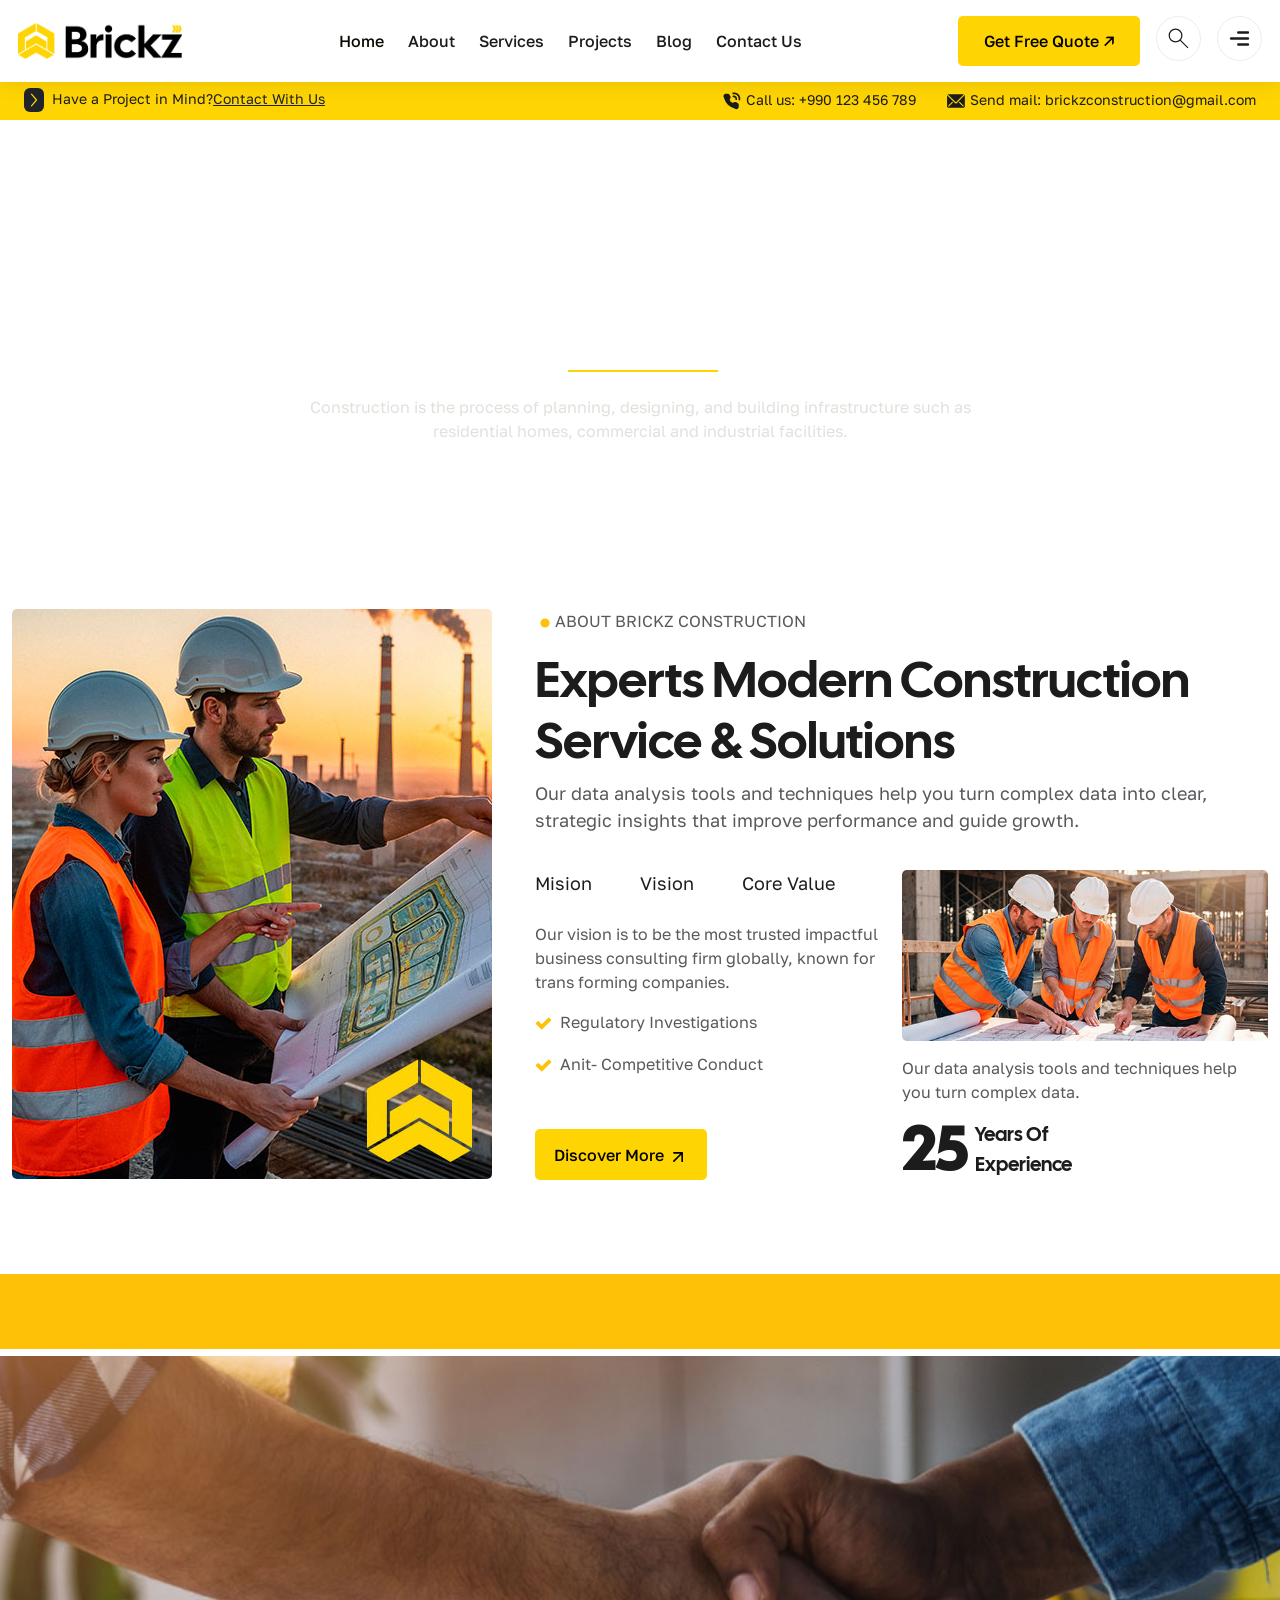
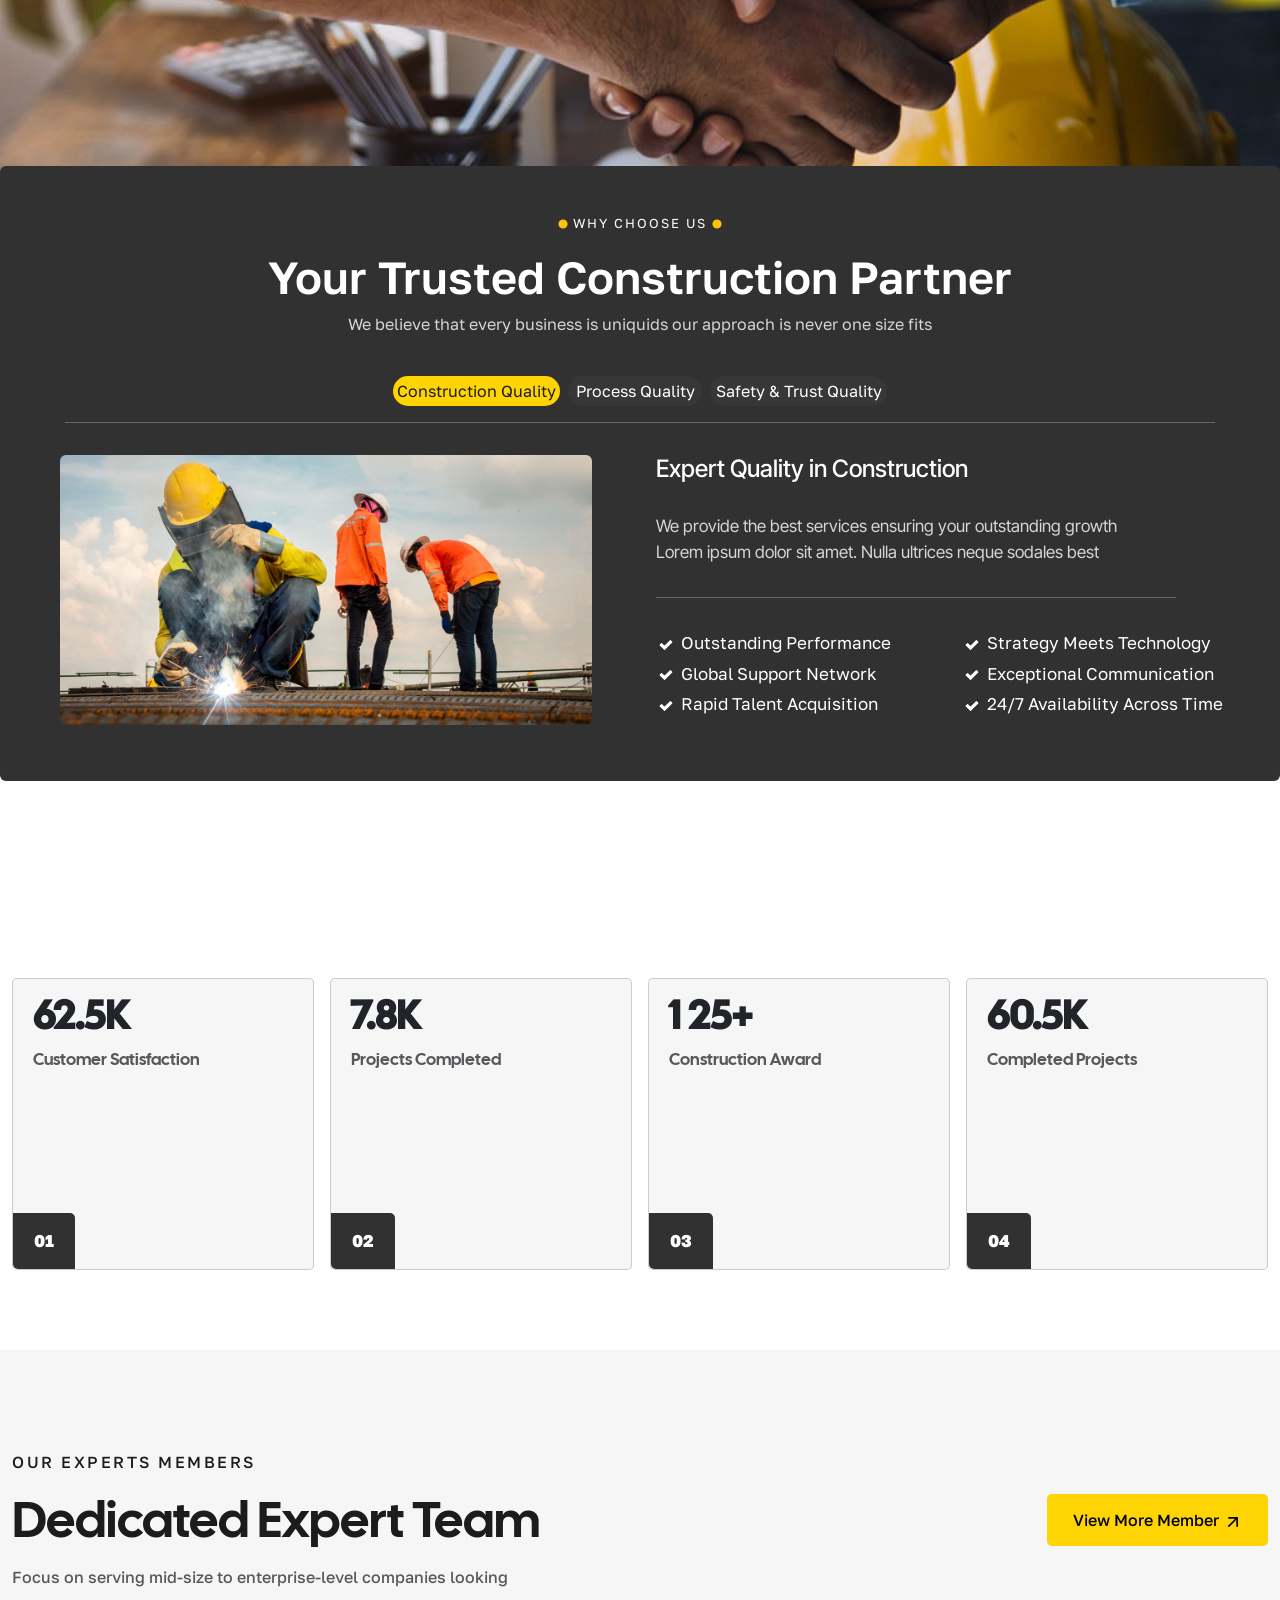
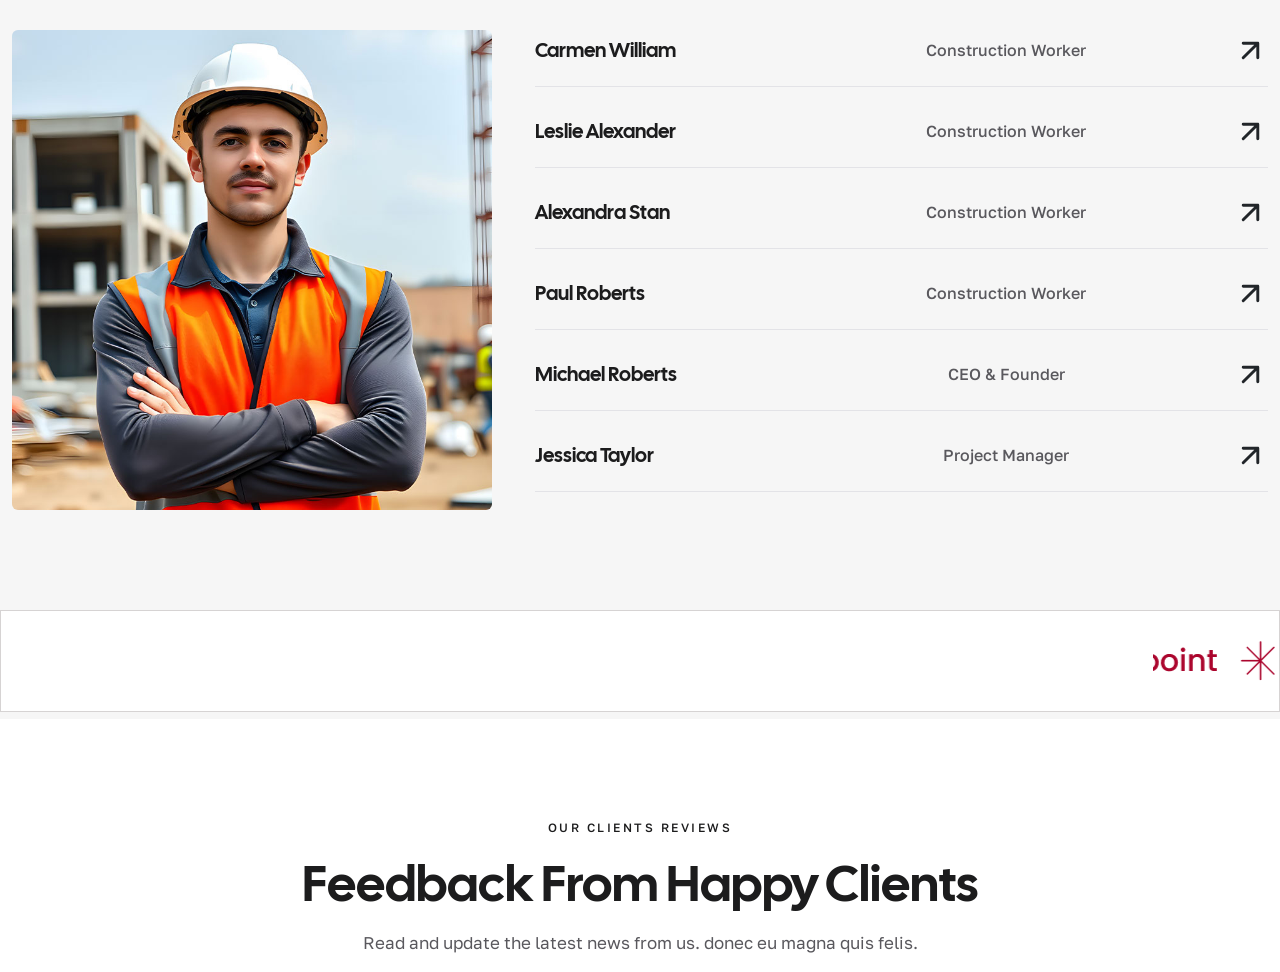
==== about.html @ 8d63d621 "vertion03" ====
<!DOCTYPE html>
<html lang="en">

<head>
    <meta charset="UTF-8">
    <meta name="viewport" content="width=device-width, initial-scale=1.0">
    <link rel="icon" type="image/webp" href="./images/icon_head.png">
    <title>About Us 02 - Brickz Construction WordPress Theme</title>
    <link rel="stylesheet" href="./about.css">
    <script src="./about.js"></script>
    <!-- Fonts -->
    <link rel="preconnect" href="https://fonts.googleapis.com">
    <link rel="preconnect" href="https://fonts.gstatic.com" crossorigin>
    <link href="https://fonts.googleapis.com/css2?family=Space+Grotesk:wght@300..700&display=swap" rel="stylesheet">
    <link rel="preconnect" href="https://fonts.googleapis.com">
    <link rel="preconnect" href="https://fonts.gstatic.com" crossorigin>
    <link
        href="https://fonts.googleapis.com/css2?family=Cal+Sans&family=Golos+Text:wght@400..900&family=Inter+Tight:ital,wght@0,100..900;1,100..900&display=swap"
        rel="stylesheet">
    <!-- bootstrap -->
    <link href="https://cdn.jsdelivr.net/npm/bootstrap@5.3.8/dist/css/bootstrap.min.css" rel="stylesheet"
        integrity="sha384-sRIl4kxILFvY47J16cr9ZwB07vP4J8+LH7qKQnuqkuIAvNWLzeN8tE5YBujZqJLB" crossorigin="anonymous">
    <script src="https://cdn.jsdelivr.net/npm/bootstrap@5.3.8/dist/js/bootstrap.bundle.min.js"
        integrity="sha384-FKyoEForCGlyvwx9Hj09JcYn3nv7wiPVlz7YYwJrWVcXK/BmnVDxM+D2scQbITxI"
        crossorigin="anonymous"></script>
    <!-- animate && wow -->
    <link rel="stylesheet" href="https://cdnjs.cloudflare.com/ajax/libs/animate.css/4.1.1/animate.min.css" />
    <script src="https://cdnjs.cloudflare.com/ajax/libs/wow/1.1.2/wow.min.js"
        integrity="sha512-Eak/29OTpb36LLo2r47IpVzPBLXnAMPAVypbSZiZ4Qkf8p/7S/XRG5xp7OKWPPYfJT6metI+IORkR5G8F900+g=="
        crossorigin="anonymous" referrerpolicy="no-referrer">
        </script>
    <script>
        new WOW().init();
    </script>
</head>

<body>
    <div style="padding-bottom: 80px;">
    </div>
    <div class="gg d-flex justify-content-between align-items-center px-4 py-2">
        <div class="gg1 col-6 d-flex d-none d-md-none d-lg-flex">
            <div class="bg-dark text-warning d-flex   justify-content-center align-items-center rounded">
                <svg xmlns="http://www.w3.org/2000/svg" width="24" height="24" viewBox="0 0 24 24">
                    <path fill="currentColor" fill-rule="evenodd"
                        d="M8.512 4.43a.75.75 0 0 1 1.057.082l6 7a.75.75 0 0 1 0 .976l-6 7a.75.75 0 0 1-1.138-.976L14.012 12L8.431 5.488a.75.75 0 0 1 .08-1.057"
                        clip-rule="evenodd" />
                </svg>
            </div>
            <p class="ps-2 mb-0">Have a Project in Mind?</p>
            <a class="text-dark" href="">Contact With Us</a>
        </div>
        <div
            class="gg2 col-12 col-md-12 col-lg-6 justify-content-center align-items-center justify-content-md-center align-items-md-center justify-content-lg-end align-items-lg-end d-flex flex-wrap  gap-4">
            <p class="mb-0 col-12 col-md-12 col-lg-4 text-center"><svg xmlns="http://www.w3.org/2000/svg" width="20"
                    height="20" viewBox="0 0 48 48">
                    <g fill="none" stroke="currentColor" stroke-linejoin="round" stroke-width="4">
                        <path stroke-linecap="round"
                            d="M41.78 20.607a13.1 13.1 0 0 0-.25-5.102a12.94 12.94 0 0 0-3.415-6.018a12.94 12.94 0 0 0-6.018-3.416a13.1 13.1 0 0 0-5.102-.249m7.195 13.982a5.99 5.99 0 0 0-1.692-5.132a5.99 5.99 0 0 0-5.132-1.692" />
                        <path fill="currentColor"
                            d="M14.376 8.794a2 2 0 0 1 1.748 1.03l2.447 4.406a2 2 0 0 1 .04 1.866l-2.357 4.713s.683 3.512 3.541 6.37c2.859 2.858 6.359 3.53 6.359 3.53l4.712-2.357a2 2 0 0 1 1.867.041l4.42 2.457a2 2 0 0 1 1.027 1.748v5.074c0 2.583-2.4 4.45-4.848 3.623c-5.028-1.696-12.832-4.927-17.78-9.873c-4.946-4.947-8.176-12.752-9.873-17.78c-.826-2.448 1.04-4.848 3.624-4.848z" />
                    </g>
                </svg> Call us: +990 123 456 789</p>
            <p class="mb-0"><svg xmlns="http://www.w3.org/2000/svg" width="20" height="20" viewBox="0 0 36 36">
                    <path fill="currentColor" d="M32.33 6a2 2 0 0 0-.41 0h-28a2 2 0 0 0-.53.08l14.45 14.39Z"
                        class="clr-i-solid clr-i-solid-path-1" />
                    <path fill="currentColor"
                        d="m33.81 7.39l-14.56 14.5a2 2 0 0 1-2.82 0L2 7.5a2 2 0 0 0-.07.5v20a2 2 0 0 0 2 2h28a2 2 0 0 0 2-2V8a2 2 0 0 0-.12-.61M5.3 28H3.91v-1.43l7.27-7.21l1.41 1.41Zm26.61 0h-1.4l-7.29-7.23l1.41-1.41l7.27 7.21Z"
                        class="clr-i-solid clr-i-solid-path-2" />
                    <path fill="none" d="M0 0h36v36H0z" />
                </svg> Send mail: brickzconstruction@gmail.com</p>
        </div>
    </div>
    <header class="fixed-top d-flex justify-content-center flex-wrap w-100">
        <div class="container">
            <div class="head d-flex justify-content-between align-items-center py-3 z-3">
                <img class="ps-3" src="./images/head.png" width="180px" alt="">
                <nav class="d-sm-none d-md-none d-lg-flex gap-4 ">
                    <a class="yell text-decoration-none " href="./index.html">Home</a>
                    <a class="text-decoration-none" href="./about.html">About</a>
                    <a class="text-decoration-none" href="">Services</a>
                    <a class="text-decoration-none" href="">Projects</a>
                    <a class="text-decoration-none" href="">Blog</a>
                    <a class="text-decoration-none" href="">Contact Us</a>
                </nav>
                <div class="d-flex gap-3 pe-3 overflow-hidden">
                    <button class="d-sm-none d-md-none d-lg-flex text-center border-0 justify-content-center
                    align-items-center">Get
                        Free Quote &#8599;</button>
                    <svg class="d-flex d-none d-md-flex d-lg-flex" xmlns="http://www.w3.org/2000/svg" width="45"
                        height="45" viewBox="0 0 24 24">
                        <path fill="currentColor"
                            d="m19.485 20.154l-6.262-6.262q-.75.639-1.725.989t-1.96.35q-2.398 0-4.064-1.666Q3.808 11.898 3.808 9.5t1.666-4.064t4.064-1.667t4.065 1.667T15.269 9.5q0 1.042-.369 2.017t-.97 1.668l6.262 6.261zM9.539 14.23q1.99 0 3.36-1.37t1.37-3.361t-1.37-3.36t-3.36-1.37t-3.361 1.37t-1.37 3.36t1.37 3.36t3.36 1.37" />
                    </svg>
                    <svg data-bs-toggle="offcanvas" data-bs-target="#offcanvasExample" aria-controls="offcanvasExample"
                        xmlns="http://www.w3.org/2000/svg" width="45" height="45" viewBox="0 0 24 24">
                        <path fill="none" stroke="currentColor" stroke-linecap="round" stroke-linejoin="round"
                            stroke-width="2" d="M11 17h8M5 12h14m-8-5h8" />
                    </svg>
                </div>
                <div class="off1 offcanvas offcanvas-end" tabindex="-1" id="offcanvasExample"
                    aria-labelledby="offcanvasExampleLabel">
                    <div class="off2 offcanvas-header d-flex col-12">
                        <h5 class="offcanvas-title" id="offcanvasExampleLabel"> <img class="ps-3 pt-5 col-10"
                                src="./images/logo_002.png" width="180px" alt=""></h5>
                        <button class="btn-close" data-bs-dismiss="offcanvas" aria-label="Close"></button>
                    </div>
                    <div class="offcanvas-body">
                        <div>
                            <div class="off3 d-flex flex-column ps-3">
                                <a class="yell text-decoration-none " href="./index.html">Home</a>
                                <a class="text-decoration-none" href="./about.html">About</a>
                                <a class="text-decoration-none" href="">Services</a>
                                <a class="text-decoration-none" href="">Projects</a>
                                <a class="text-decoration-none" href="">Blog</a>
                                <a class="text-decoration-none" href="">Contact Us</a>
                            </div>
                        </div>

                    </div>
                </div>
            </div>
        </div>
    </header>
    <!-- section '1' -->
    <section id="bg">
        <div class="container d-flex flex-column justify-content-center align-items-center text-center">
            <div class="back d-flex justify-content-center align-items-center gap-3">
                <a class="text text-decoration-none" href="./index.html">Home</a>
                <p class="p1">>></p>
                <p class="p2">About Us 02</p>
            </div>
            <h3>About Us 02</h3>
            <h2 class="title col-12"></h2>
            <p class="p3">Construction is the process of planning, designing, and building infrastructure such as
                residential
                homes, commercial and industrial facilities.</p>
        </div>
    </section>
    <section id="sec-2">
        <div class="container d-flex flex-wrap col-12">
            <!-- Left -->
            <div
                class="Left_img d-flex justify-content-center align-items-center justify-content-md-start align-items-md-start justify-content-lg-start align-items-lg-start col-12 col-md-12 col-lg-5 ">
                <img class="animate__animated animate__fadeInLeft wow" src="./images/hm_00002.jpg" alt="">
            </div>
            <!-- right -->
            <div class="all-right col-12 col-md-12 col-lg-7">
                <!-- top -->
                <div class="text-top col-12">
                    <p class="p1"><svg class="text-warning" xmlns="http://www.w3.org/2000/svg" width="20" height="20"
                            viewBox="0 0 48 48">
                            <path fill="currentColor" stroke="currentColor" stroke-width="4"
                                d="M24 33a9 9 0 1 0 0-18a9 9 0 0 0 0 18Z" />
                        </svg><span>About Brickz Construction</span></p>
                    <h2 class="animate__animated animate__zoomIn wow">Experts Modern Construction Service & Solutions
                    </h2>
                    <p class="p2">Our data analysis tools and techniques help you turn complex data into clear,
                        strategic insights
                        that improve performance and guide growth.</p>
                </div>
                <!-- bottom -->
                <div class="all-bottom d-flex flex-wrap col-12">
                    <!-- b left -->
                    <div class="b-left col-12 col-md-12 col-lg-6">
                        <!-- top -->
                        <div
                            class="text-3 d-flex flex-column flex-md-column flex-lg-row flex-wrap gap-3 gap-md-3 gap-lg-5">
                            <span>Mision</span>
                            <span>Vision</span>
                            <span>Core Value</span>
                        </div>
                        <div class="text-and-button">
                            <p class="d-none d-md-none d-lg-flex">Our vision is to be the most trusted impactful
                                business consulting firm globally, known
                                for trans forming companies.</p>
                            <p class="d-none d-md-none d-lg-flex"><span><svg class="text-warning pe-2"
                                        xmlns="http://www.w3.org/2000/svg" width="25" height="25" viewBox="0 0 48 48">
                                        <path fill="currentColor" fill-rule="evenodd" stroke="currentColor"
                                            stroke-linecap="round" stroke-linejoin="round" stroke-width="4"
                                            d="m4 24l5-5l10 10L39 9l5 5l-25 25z" clip-rule="evenodd" />
                                    </svg></span> Regulatory Investigations</p>
                            <p class="d-none d-md-none d-lg-flex"><span><svg class="text-warning pe-2"
                                        xmlns="http://www.w3.org/2000/svg" width="25" height="25" viewBox="0 0 48 48">
                                        <path fill="currentColor" fill-rule="evenodd" stroke="currentColor"
                                            stroke-linecap="round" stroke-linejoin="round" stroke-width="4"
                                            d="m4 24l5-5l10 10L39 9l5 5l-25 25z" clip-rule="evenodd" />
                                    </svg></span> Anit- Competitive Conduct</p>
                            <div class="bt"><button>Discover More <svg xmlns="http://www.w3.org/2000/svg" width="20"
                                        height="20" viewBox="0 0 24 24">
                                        <path fill="currentColor"
                                            d="M17.92 6.62a1 1 0 0 0-.54-.54A1 1 0 0 0 17 6H7a1 1 0 0 0 0 2h7.59l-8.3 8.29a1 1 0 0 0 0 1.42a1 1 0 0 0 1.42 0L16 9.41V17a1 1 0 0 0 2 0V7a1 1 0 0 0-.08-.38" />
                                    </svg></button></div>
                        </div>
                    </div>
                    <!-- b right -->
                    <div class="b-right col-12 col-md-12 col-lg-6 overflow-hidden">
                        <div
                            class="imgg d-flex justify-content-center align-items-center justify-content-md-start align-items-md-start justify-content-lg-start align-items-lg-start col-12 col-md-9 col-lg-12">
                            <img src="./images/about_tab00001.jpg" alt="">
                        </div>
                        <p>Our data analysis tools and techniques help you turn complex data.</p>
                        <!-- b right img -->
                        <div class="experience d-flex justify-content-start align-items-center gap-2">
                            <span class="sp1">25</span>
                            <span class="sp2">Years Of Experience</span>
                        </div>
                    </div>
                </div>
            </div>
        </div>
    </section>
    <section id="sec-3">
        <marquee class="bg-warning" direction="right">
            <div class="inimation d-flex justify-content-center align-items-center gap-4 py-1">
                <p>Construction</p>
                <img src="./images/astrek.png" width="25px" height="25px" alt="">
                <p>Building</p>
                <img src="./images/astrek.png" width="25px" height="25px" alt="">
                <p>Renovation</p>
                <img src="./images/astrek.png" width="25px" height="25px" alt="">
                <p>Construction</p>
                <img src="./images/astrek.png" width="25px" height="25px" alt="">
                <p>Building</p>
                <img src="./images/astrek.png" width="25px" height="25px" alt="">
                <p>Renovation</p>
                <img src="./images/astrek.png" width="25px" height="25px" alt="">
                <p>Construction</p>
                <img src="./images/astrek.png" width="25px" height="25px" alt="">
                <p>Building</p>
                <img src="./images/astrek.png" width="25px" height="25px" alt="">
                <p>Renovation</p>
                <img src="./images/astrek.png" width="25px" height="25px" alt="">
            </div>
        </marquee>
        <div class="position-relative">
            <img class="imgg d-none d-md-none d-lg-flex" src="./images/bg_sec_7.jpg" alt="">
            <div class="div_absol container pb-5 rounded position-absolute">
                <div class="text_top text-center d-flex flex-column justify-content-center align-items-center">
                    <p class="p1 pt-5 col-12"><svg class="text-warning" xmlns="http://www.w3.org/2000/svg" width="20"
                            height="20" viewBox="0 0 48 48">
                            <path fill="currentColor" stroke="currentColor" stroke-width="4"
                                d="M24 33a9 9 0 1 0 0-18a9 9 0 0 0 0 18Z" />
                        </svg><span>Why choose us</span><svg class="text-warning" xmlns="http://www.w3.org/2000/svg"
                            width="20" height="20" viewBox="0 0 48 48">
                            <path fill="currentColor" stroke="currentColor" stroke-width="4"
                                d="M24 33a9 9 0 1 0 0-18a9 9 0 0 0 0 18Z" />
                        </svg>
                    </p>
                    <h2 class="h2_1 h1 animate__animated animate__fadeIn wow">Your Trusted Construction Partner</h2>
                    <p class="p2">We believe that every business is uniquids our approach is never one size fits</p>
                </div>
                <div class="butt d-flex justify-content-center align-items-center pt-4 gap-2">
                    <button class="but1 justify-content-center align-items-center border-0">Construction
                        Quality</button>
                    <button
                        class="but2 d-none d-md-none d-lg-flex justify-content-center align-items-center border-0">Process
                        Quality</button>
                    <button
                        class="but3 d-none d-md-none d-lg-flex justify-content-center align-items-center border-0">Safety
                        &
                        Trust Quality</button>
                </div>
                <span class="d-none d-md-none d-lg-flex justify-content-center align-items-center pb-3">
                    <hr>
                </span>
                <div class="div_bottom d-flex flex-column flex-md-column flex-lg-row col-12 pb-2">
                    <div class="div_imgg col-12 col-md-12 col-lg-6 d-flex align-items-center justify-content-center">
                        <img class="rounded" src="./images/img_absolute.jpg" alt="">
                    </div>
                    <div class="div_text col-12 col-md-12 col-lg-6 ps-lg-3">
                        <h5>Expert Quality in Construction</h5>
                        <p class="p_parent">We provide the best services ensuring your outstanding growth Lorem ipsum
                            dolor
                            sit amet. Nulla
                            ultrices neque sodales best</p>
                        <span class="d-flex pb-3">
                            <hr>
                        </span>
                        <div class="d-flex flex-wrap col-12">
                            <p class="col-12 col-md-4 col-lg-6"><svg xmlns="http://www.w3.org/2000/svg" width="48"
                                    height="48" viewBox="0 0 48 48">
                                    <path fill="currentColor" fill-rule="evenodd" stroke="currentColor"
                                        stroke-linecap="round" stroke-linejoin="round" stroke-width="4"
                                        d="m4 24l5-5l10 10L39 9l5 5l-25 25z" clip-rule="evenodd" />
                                </svg><span>Outstanding Performance</span></p>
                            <p class="col-12 col-md-4 col-lg-6"><svg xmlns="http://www.w3.org/2000/svg" width="48"
                                    height="48" viewBox="0 0 48 48">
                                    <path fill="currentColor" fill-rule="evenodd" stroke="currentColor"
                                        stroke-linecap="round" stroke-linejoin="round" stroke-width="4"
                                        d="m4 24l5-5l10 10L39 9l5 5l-25 25z" clip-rule="evenodd" />
                                </svg><span>Strategy Meets Technology</span></p>
                            <p class="col-12 col-md-4 col-lg-6"><svg xmlns="http://www.w3.org/2000/svg" width="48"
                                    height="48" viewBox="0 0 48 48">
                                    <path fill="currentColor" fill-rule="evenodd" stroke="currentColor"
                                        stroke-linecap="round" stroke-linejoin="round" stroke-width="4"
                                        d="m4 24l5-5l10 10L39 9l5 5l-25 25z" clip-rule="evenodd" />
                                </svg><span>Global Support Network</span></p>
                            <p class="col-12 col-md-4 col-lg-6"><svg xmlns="http://www.w3.org/2000/svg" width="48"
                                    height="48" viewBox="0 0 48 48">
                                    <path fill="currentColor" fill-rule="evenodd" stroke="currentColor"
                                        stroke-linecap="round" stroke-linejoin="round" stroke-width="4"
                                        d="m4 24l5-5l10 10L39 9l5 5l-25 25z" clip-rule="evenodd" />
                                </svg><span>Exceptional Communication</span></p>
                            <p class="col-12 col-md-4 col-lg-6"><svg xmlns="http://www.w3.org/2000/svg" width="48"
                                    height="48" viewBox="0 0 48 48">
                                    <path fill="currentColor" fill-rule="evenodd" stroke="currentColor"
                                        stroke-linecap="round" stroke-linejoin="round" stroke-width="4"
                                        d="m4 24l5-5l10 10L39 9l5 5l-25 25z" clip-rule="evenodd" />
                                </svg><span>Rapid Talent Acquisition</span></p>
                            <p class="col-12 col-md-4 col-lg-6"><svg xmlns="http://www.w3.org/2000/svg" width="48"
                                    height="48" viewBox="0 0 48 48">
                                    <path fill="currentColor" fill-rule="evenodd" stroke="currentColor"
                                        stroke-linecap="round" stroke-linejoin="round" stroke-width="4"
                                        d="m4 24l5-5l10 10L39 9l5 5l-25 25z" clip-rule="evenodd" />
                                </svg><span>24/7 Availability Across Time</span></p>
                        </div>
                        <div class="butt d-flex d-md-flex d-lg-none flex-column gap-3">
                            <button class="justify-content-center align-items-center border-0">Process Quality</button>
                            <button class="justify-content-center align-items-center border-0">Safety & Trust
                                Quality</button>
                        </div>
                    </div>
                </div>
            </div>
        </div>
    </section>
    <section id="sec-4">
        <div class="container">
            <div class="row g-3">
                <div class="col-12 col-md-6 col-lg-3">
                    <div class="card position-relative">
                        <h3>62.5K</h3>
                        <p>Customer Satisfaction</p>
                        <div class="position-absolute">
                            <p>01</p>
                        </div>
                    </div>
                </div>
                <div class="col-12 col-md-6 col-lg-3">
                    <div class="card position-relative">
                        <h3>7.8K</h3>
                        <p>Projects Completed</p>
                        <div class="position-absolute">
                            <p>02</p>
                        </div>
                    </div>
                </div>
                <div class="col-12 col-md-6 col-lg-3">
                    <div class="card position-relative">
                        <h3>1 25+</h3>
                        <p>Construction Award</p>
                        <div class="position-absolute">
                            <p>03</p>
                        </div>
                    </div>
                </div>
                <div class="col-12 col-md-6 col-lg-3">
                    <div class="card position-relative">
                        <h3>60.5K</h3>
                        <p>Completed Projects</p>
                        <div class="position-absolute">
                            <p>04</p>
                        </div>
                    </div>
                </div>
            </div>
        </div>
    </section>
    <section id="sec-5">
        <div class="container">
            <header class="d-flex flex-wrap col-12 justify-content-between align-items-center">
                <div
                    class="div1 col-12 col-md-6 col-lg-6 d-flex flex-column align-items-center align-items-md-start align-items-lg-start">
                    <span>Our Experts Members</span>
                    <h2 class="text-center text-md-start text-lg-start">Dedicated Expert Team</h2>
                    <p class="text-center text-md-start text-lg-start">Focus on serving mid-size to enterprise-level
                        companies looking</p>
                </div>
                <div
                    class="div2 col-12 col-md-6 col-lg-6 d-flex justify-content-center justify-content-md-end justify-content-lg-end">
                    <button>View More Member <svg xmlns="http://www.w3.org/2000/svg" width="20" height="20"
                            viewBox="0 0 24 24">
                            <path fill="currentColor"
                                d="M17.92 6.62a1 1 0 0 0-.54-.54A1 1 0 0 0 17 6H7a1 1 0 0 0 0 2h7.59l-8.3 8.29a1 1 0 0 0 0 1.42a1 1 0 0 0 1.42 0L16 9.41V17a1 1 0 0 0 2 0V7a1 1 0 0 0-.08-.38" />
                        </svg></button>
                </div>
            </header>
            <main class="col-12 d-flex flex-wrap">
                <div class="imgg col-12 col-md-12 col-lg-5">
                    <img class="col-12 col-md-12 col-lg-11 rounded" src="./images/sec-5.jpg" alt="">
                </div>
                <div class="text col-12 col-md-12 col-lg-7 d-flex flex-column gap-2">
                    <div class="gridd d-flex flex-column flex-wrap">
                        <div class="col-12 d-flex flex-wrap justify-content-between align-items-center">
                            <h3 class="col-12 col-md-4 col-lg-4 pt-2">Carmen William</h3>
                            <p class="m-0">Construction Worker</p>
                            <svg xmlns="http://www.w3.org/2000/svg" width="35" height="35" viewBox="0 0 24 24">
                                <path fill="currentColor"
                                    d="M17.92 6.62a1 1 0 0 0-.54-.54A1 1 0 0 0 17 6H7a1 1 0 0 0 0 2h7.59l-8.3 8.29a1 1 0 0 0 0 1.42a1 1 0 0 0 1.42 0L16 9.41V17a1 1 0 0 0 2 0V7a1 1 0 0 0-.08-.38" />
                            </svg>
                        </div>
                        <span>
                            <hr>
                        </span>
                    </div>
                    <div class="gridd d-flex flex-column flex-wrap">
                        <div class="col-12 d-flex flex-wrap justify-content-between align-items-center">
                            <h3 class="col-12 col-md-4 col-lg-4 pt-2">Leslie Alexander</h3>
                            <p class="m-0">Construction Worker</p>
                            <svg xmlns="http://www.w3.org/2000/svg" width="35" height="35" viewBox="0 0 24 24">
                                <path fill="currentColor"
                                    d="M17.92 6.62a1 1 0 0 0-.54-.54A1 1 0 0 0 17 6H7a1 1 0 0 0 0 2h7.59l-8.3 8.29a1 1 0 0 0 0 1.42a1 1 0 0 0 1.42 0L16 9.41V17a1 1 0 0 0 2 0V7a1 1 0 0 0-.08-.38" />
                            </svg>
                        </div>
                        <span>
                            <hr>
                        </span>
                    </div>
                    <div class="gridd d-flex flex-column flex-wrap">
                        <div class="col-12 d-flex flex-wrap justify-content-between align-items-center">
                            <h3 class="col-12 col-md-4 col-lg-4 pt-2">Alexandra Stan</h3>
                            <p class="m-0">Construction Worker</p>
                            <svg xmlns="http://www.w3.org/2000/svg" width="35" height="35" viewBox="0 0 24 24">
                                <path fill="currentColor"
                                    d="M17.92 6.62a1 1 0 0 0-.54-.54A1 1 0 0 0 17 6H7a1 1 0 0 0 0 2h7.59l-8.3 8.29a1 1 0 0 0 0 1.42a1 1 0 0 0 1.42 0L16 9.41V17a1 1 0 0 0 2 0V7a1 1 0 0 0-.08-.38" />
                            </svg>
                        </div>
                        <span>
                            <hr>
                        </span>
                    </div>
                    <div class="gridd d-flex flex-column flex-wrap">
                        <div class="col-12 d-flex flex-wrap justify-content-between align-items-center">
                            <h3 class="col-12 col-md-4 col-lg-4 pt-2">Paul Roberts</h3>
                            <p class="m-0">Construction Worker</p>
                            <svg xmlns="http://www.w3.org/2000/svg" width="35" height="35" viewBox="0 0 24 24">
                                <path fill="currentColor"
                                    d="M17.92 6.62a1 1 0 0 0-.54-.54A1 1 0 0 0 17 6H7a1 1 0 0 0 0 2h7.59l-8.3 8.29a1 1 0 0 0 0 1.42a1 1 0 0 0 1.42 0L16 9.41V17a1 1 0 0 0 2 0V7a1 1 0 0 0-.08-.38" />
                            </svg>
                        </div>
                        <span>
                            <hr>
                        </span>
                    </div>
                    <div class="gridd d-flex flex-column flex-wrap">
                        <div class="col-12 d-flex flex-wrap justify-content-between align-items-center">
                            <h3 class="col-12 col-md-4 col-lg-4 pt-2">Michael Roberts</h3>
                            <p class="m-0">CEO & Founder</p>
                            <svg xmlns="http://www.w3.org/2000/svg" width="35" height="35" viewBox="0 0 24 24">
                                <path fill="currentColor"
                                    d="M17.92 6.62a1 1 0 0 0-.54-.54A1 1 0 0 0 17 6H7a1 1 0 0 0 0 2h7.59l-8.3 8.29a1 1 0 0 0 0 1.42a1 1 0 0 0 1.42 0L16 9.41V17a1 1 0 0 0 2 0V7a1 1 0 0 0-.08-.38" />
                            </svg>
                        </div>
                        <span>
                            <hr>
                        </span>
                    </div>
                    <div class="gridd d-flex flex-column flex-wrap">
                        <div class="col-12 d-flex flex-wrap justify-content-between align-items-center">
                            <h3 class="col-12 col-md-4 col-lg-4 pt-2">Jessica Taylor</h3>
                            <p class="m-0">Project Manager</p>
                            <svg xmlns="http://www.w3.org/2000/svg" width="35" height="35" viewBox="0 0 24 24">
                                <path fill="currentColor"
                                    d="M17.92 6.62a1 1 0 0 0-.54-.54A1 1 0 0 0 17 6H7a1 1 0 0 0 0 2h7.59l-8.3 8.29a1 1 0 0 0 0 1.42a1 1 0 0 0 1.42 0L16 9.41V17a1 1 0 0 0 2 0V7a1 1 0 0 0-.08-.38" />
                            </svg>
                        </div>
                        <span>
                            <hr>
                        </span>
                    </div>
                </div>
            </main>
        </div>
        <footer>
            <marquee direction="left">
                <div class="inimation d-flex overflow-auto justify-content-center align-items-center gap-4 py-1">
                    <img src="./images/ptnr-b-icons1 (1).png" alt="">
                    <img src="./images/ptnr-b-icons1.png" alt="">
                    <img src="./images/ptnr-b-icons10.png" alt="">
                    <img src="./images/ptnr-b-icons11.png" alt="">
                    <img src="./images/ptnr-b-icons12.png" alt="">
                    <img src="./images/ptnr-b-icons2.png" alt="">
                    <img src="/images/ptnr-b-icons3.png" alt="">
                    <img src="./images/ptnr-b-icons4.png" alt="">
                    <img src="./images/ptnr-b-icons4.png" alt="">
                    <img src="./images/ptnr-b-icons6.png" alt="">
                    <img src="./images/ptnr-b-icons7.png" alt="">
                    <img src="./images/ptnr-b-icons9.png" alt="">
                </div>
            </marquee>
        </footer>
    </section>
    <section id="sec-6">
        <div class="container">
        <header class="text-center d-flex flex-column gap-3">
            <span>Our Clients Reviews</span>
            <h2 class="m-0">Feedback From Happy Clients</h2>
            <p>Read and update the latest news from us. donec eu magna quis felis.</p>
        </header>
        <aside></aside>
        </div>
    </section>
</body>

</html>
---- about.css ----
/*   font-family: "Golos Text", sans-serif; */
/*   font-family: "Inter Tight", sans-serif; */
/*   font-family: "Cal Sans", sans-serif; */
/*   font-family: "Space Grotesk", sans-serif; */
* {
  padding: 0%;
  margin: 0%;
  box-sizing: border-box;
}
.gg {
  background-color: #fed403;
  .gg1 {
    div {
      width: 20px;
      height: 24px;
      svg {
        color: #fed403;
      }
    }
    p {
      font-size: 14px;
      font-family: "Golos Text", sans-serif;
      font-weight: 400;
      color: rgb(28 28 29);
    }
    a {
      font-size: 14px;
      font-family: "Golos Text", sans-serif;
      font-weight: 400;
      color: rgb(28 28 29);
    }
  }
  .gg2 {
    p {
      cursor: pointer;
      font-size: 14px;
      font-family: "Golos Text", sans-serif;
      font-weight: 400;
      color: rgb(28 28 29);
    }
  }
}
header {
  transition: all 0.4s ease-in-out;
  padding: 0;
  border-radius: 0;
  .container {
    padding: 0 !important;
    max-width: 2560px !important;

    .head {
      width: 100%;
      box-shadow: 0px 0px 20px rgba(0, 0, 0, 0.1);
      background-color: #ffffff;
      transition: all 0.4s ease-in-out;
      padding: 0 2px;
      border-radius: 0;
      nav {
        font-family: "Golos Text", sans-serif;
        .yell {
          color: #0b0900;
        }
        a {
          color: #1c1c1d;
          font-weight: 500;
          font-size: 16px;
          transition: 400ms;
          &:hover {
            color: #fed403;
            transform: scale(1.2);
          }
        }
        @media (max-width: 1024px) {
          display: none !important;
        }
      }
      svg {
        color: #1c1c1d;
        cursor: pointer;
        border-radius: 100%;
        padding: 7px;
        border: 1px solid #ebebeb;
        &:hover {
          color: #fed403 !important;
        }
      }
      button {
        width: 182px;
        height: 50px;
        font-size: 16px;
        font-weight: 500;
        font-family: "Golos Text", sans-serif;
        background-color: #fed403;
        border-radius: 5px;
        transition: 300ms;
        &:hover {
          color: #ffffff;
          transform: scale(1.05);
        }
        @media (max-width: 1024px) {
          display: none !important;
        }
      }
      .off1 {
        width: 300px;
        background-color: #313131;
        .off3 {
          a {
            padding-bottom: 15px;
            padding-top: 15px;
            color: #ffffff;
            font-size: 17px;
            font-family: "Golos Text", sans-serif;
            font-weight: 400;
            border-bottom: 1px solid #3c3e3f;
            transition: 300ms;
            &:hover {
              color: #fed403;
              transform: translateX(10px);
            }
          }
        }
      }
    }
  }
}
#bg {
  @media (min-width: 1025px) {
    padding: 70px 0px;
  }
  background-image:
    linear-gradient(rgba(26, 23, 23, 0.712)), url(./images/bg-about.jpg);
  background-position: center;
  background-size: cover;
  background-repeat: no-repeat;
  width: 100%;
  .container {
    .back {
      padding-top: 60px;
      a {
        font-size: 15px;
        font-family: "Golos Text", sans-serif;
        font-weight: 500;
        color: #ffffff;
        transition: 300ms;
        &:hover {
          color: #fed403;
        }
      }
      .p1 {
        font-size: 25px;
        font-family: "Golos Text", sans-serif;
        font-weight: 500;
        color: #ffffff;
        margin: 0;
      }
      .p2 {
        font-size: 15px;
        font-family: "Golos Text", sans-serif;
        font-weight: 500;
        color: #ffffff90;
        margin: 0;
      }
    }
    h3 {
      font-size: clamp(34px, 4vw, 54px);
      font-family: "Cal Sans", sans-serif;
      font-weight: 400;
      color: #ffffff;
    }
    .title {
        color: white;
        position: relative;
        padding-bottom: 15px;
      }
      .title::after {
        content: "";
        position: absolute;
        bottom: 0;
        /* left: 50%; */
        right: 43%;
        width: 150px;
        height: 2px;
        background-color: #fed403;
        @media (min-width: 768px) and (max-width: 1024px) {
          right: 40%;
        }
      }
    .p3 {
      @media (min-width: 1024px) {
        width: 60%;
      }
      padding-top: 15px;
      font-size: 16px;
      font-family: "Golos Text", sans-serif;
      font-weight: 400;
      color: rgb(227 224 220);
    }
  }
}
#sec-2 {
  padding: 80px 0px;
  .container {
    @media (min-width: 1025px) {
      max-width: 1300px !important;
    }
    @media (min-width: 768px) and (max-width: 1024px) {
      max-width: 800px;
    }
    /* Left */
    .Left_img {
      overflow: hidden;
      @media (max-width: 1024px) {
        padding-bottom: 20px;
        width: 100%;
      }
      img {
        animation-duration: 2s;
        border-radius: 5px;
        @media (max-width: 767px) {
          width: 95%;
        }
      }
    }
    /* Right */
    .all-right {
      /* Top */
      @media (min-width: 768px) and (max-width: 1024px) {
        width: 100%;
      }
      .text-top {
        .p1 {
          font-size: clamp(14px, 3vw, 16px);
          text-transform: uppercase;
          font-family: "Golos Text", sans-serif;
          font-weight: 400;
          color: #59585d;
          @media (max-width: 1024px) {
            padding-top: 10px;
          }
        }
        h2 {
          font-size: clamp(32px, 4vw, 52px);
          font-family: "Cal Sans", sans-serif;
          font-weight: 500;
          color: rgb(28 28 29);
          animation-duration: 2s;
        }
        .p2 {
          font-size: clamp(16px, 2vw, 18px);
          font-family: "Golos Text", sans-serif;
          font-weight: 200;
          color: #59585d;
          @media (max-width: 767px) {
            padding-top: 15px;
            width: 75%;
          }
          @media (min-width: 767px) and (max-width: 1024px) {
            padding-top: 15px;
            width: 80%;
          }
        }
      }
      /* bottom */
      .all-bottom {
        @media (min-width: 1025px) {
          padding-top: 20px;
        }
        /* Left */
        .b-left {
          @media (max-width: 1024px) {
            padding-bottom: 20px;
            width: 100%;
          }
          .text-3 {
            @media (max-width: 1024px) {
              padding-bottom: 30px;
            }
            @media (min-width: 1025px) {
              padding-bottom: 25px;
            }
            span {
              @media (max-width: 1024px) {
                padding-bottom: 20px;
                width: 100%;
              }
              font-size: clamp(16px, 3vw, 18px);
              font-family: "Golos Text", sans-serif;
              font-weight: 400;
              color: rgb(28 28 29);
              cursor: pointer;
              transition: 300ms;
              &:hover {
                color: #fed403;
              }
            }
          }
          .text-and-button {
            p {
              font-size: 16px;
              color: #59585d;
              font-family: "Golos Text", sans-serif;
              font-weight: 400;
            }
            .bt {
              @media (min-width: 1025px) {
                padding-top: 35px;
              }
              button {
                width: 172px;
                height: 51px;
                font-size: 16px;
                font-weight: 500;
                font-family: "Golos Text", sans-serif;
                background-color: #fed403;
                border-radius: 5px;
                border: 0;
                transition: 400ms;
                &:hover {
                  background-color: #333335;
                  color: #ffffff;
                }
              }
            }
          }
        }
        .b-right {
          @media (min-width: 768px) and (max-width: 1024px) {
            width: 70%;
          }
          .imgg {
            @media (max-width: 1024px) {
              padding-top: 30px;
            }
            img {
              width: 100%;
              object-fit: cover;
              border-radius: 5px;
            }
          }
          p {
            @media (min-width: 1025px) {
              padding-top: 15px;
              margin: 0;
            }
            font-size: 16px;
            color: #59585d;
            font-family: "Golos Text", sans-serif;
            font-weight: 400;
          }
          .experience {
            width: 65%;
            .sp1 {
              font-size: 60px;
              color: rgb(28 28 29);
              font-family: "Cal Sans", sans-serif;
              font-weight: 700;
            }
            .sp2 {
              font-size: 20px;
              color: rgb(28 28 29);
              font-family: "Cal Sans", sans-serif;
              font-weight: 400;
            }
          }
        }
      }
    }
  }
}
#sec-3 {
  button {
    transition: 300ms;
    &:hover {
      background-color: rgb(254 212 3) !important;
      color: rgb(28 28 29) !important;
    }
  }
  .inimation {
    p {
      color: #0b0900;
      padding-top: 15px;
      font-size: 24px;
      font-family: "Cal Sans", sans-serif;
      font-weight: 500;
    }
  }
  div {
    .imgg {
      width: 100%;
      height: 70vh;
      object-fit: cover;
    }
  }
  .div_absol {
    right: 0;
    left: 0;
    top: 65%;
    background-color: rgb(49 49 49);
    @media (max-width: 767px) {
      max-width: 95%;
    }
    @media (min-width: 1025px) {
      max-width: 1300px !important;
    }
    .text_top {
      .p1 {
        font-size: 13px;
        font-family: "Golos Text", sans-serif;
        font-weight: 400;
        letter-spacing: 0.15em;
        text-transform: uppercase;
        color: #ffffff;
      }
      .h2_1 {
        font-size: 45px;
        font-family: "Golos Text", sans-serif;
        font-weight: 600;
        color: #ffffff;
        animation-duration: 3s;
        @media (min-width: 768px) and (max-width: 1024px) {
          font-size: 30px;
        }
      }
      .p2 {
        font-size: 16px;
        font-family: "Golos Text", sans-serif;
        font-weight: 400;
        color: rgb(214 214 214);
      }
    }
    .butt {
      .but1 {
        width: 167px;
        height: 30px;
        border-radius: 15px;
        font-family: "Golos Text", sans-serif;
        font-weight: 400;
        background-color: rgb(254 212 3);
        color: rgb(28 28 29);
        @media (max-width: 767px) {
          width: 100%;
          height: auto;
          font-size: 17px;
          padding: 10px 0;
          border-radius: 30px;
          font-weight: 500;
        }
        @media (min-width: 768px) and (max-width: 992px) {
          width: 100%;
          height: auto;
          font-size: 17px;
          text-align: start;
          padding-left: 30px !important;
          padding: 10px 0;
          border-radius: 30px;
          font-weight: 500;
        }
      }
      .but2 {
        width: 134px;
        height: 30px;
        border-radius: 15px;
        font-family: "Golos Text", sans-serif;
        font-weight: 400;
        background-color: rgb(55 55 55);
        color: rgb(255 255 255);
      }
      .but3 {
        width: 177px;
        height: 30px;
        border-radius: 15px;
        font-family: "Golos Text", sans-serif;
        font-weight: 400;
        background-color: rgb(55 55 55);
        color: rgb(255 255 255);
      }
    }
    hr {
      width: 1150px;
      max-width: 100%;
      color: #ffffff;
    }
    .div_bottom {
      .div_imgg {
        img {
          width: 532px;
          height: 270px;
          @media (max-width: 1024px) {
            width: 100%;
            height: auto;
            padding: 20px 0;
          }
        }
      }
      .div_text {
        h5 {
          padding-bottom: 22px;
          font-size: 24px;
          font-family: "Inter Tight", sans-serif;
          font-weight: 500;
          color: #ffffff;
        }
        .p_parent {
          width: 500px;
          font-size: 17px;
          font-family: "Inter Tight", sans-serif;
          font-weight: 400;
          color: rgb(214 214 214);
          @media (max-width: 767px) {
            width: 250px;
          }
          @media (min-width: 768px) and (max-width: 992px) {
            width: 650px;
          }
        }
        hr {
          width: 520px;
        }
        div {
          p {
            margin: 0;
            padding-bottom: 5px;
            font-size: 17px;
            font-family: "Golos Text", sans-serif;
            font-weight: 200;
            color: #ffffff;
            @media (min-width: 768px) and (max-width: 992px) {
              font-size: 14px;
            }
            span {
              padding: 5px;
            }
            svg {
              padding: 3px;
              width: 20px;
              height: 20px;
              color: white;
              @media (max-width: 992px) {
                border: 1px solid #d6d3d2;
                border-radius: 50%;
              }
            }
          }
        }
        .butt {
          padding-top: 20px;
          button {
            width: 167px;
            height: 30px;
            border-radius: 15px;
            font-family: "Golos Text", sans-serif;
            font-weight: 400;
            background-color: rgb(55 55 55);
            color: rgb(255 255 255);
            @media (max-width: 992px) {
              width: 100%;
              height: auto;
              font-size: 17px;
              text-align: start;
              padding-left: 30px !important;
              padding: 10px 0;
              border-radius: 30px;
              font-weight: 500;
            }
          }
        }
      }
    }
  }
  @media (max-width: 767px) {
    padding-bottom: 82rem;
  }
  @media (min-width: 768px) and (max-width: 992px) {
    padding-bottom: 70rem;
  }
  @media (min-width: 993px) {
    padding-bottom: 32rem;
  }
}
#sec-4 {
  padding: 80px 0px;
  .container {
    @media (min-width: 1025px) {
      max-width: 1300px !important;
    }

    .card {
      background-color: #f6f6f6;
      border-radius: 5px;
      padding: 12px 15px 180px 20px;
      transition: 300ms;
      h3 {
        font-size: 40px;
        font-family: "Cal Sans", sans-serif;
        font-weight: 800;
      }
      p {
        font-size: 17px;
        font-family: "Cal Sans", sans-serif;
        font-weight: 400;
        color: rgb(89 88 93);
      }
      div {
        margin: 0;
        bottom: 0;
        left: 0;
        p {
          margin: 0;
          padding: 15px 21px;
          border-radius: 0 5px 0 5px;
          background-color: rgb(49 49 49);
          color: rgb(255 255 255);
          font-family: "Golos Text", sans-serif;
          font-weight: 800;
        }
      }
      &:hover {
        background-color: #fed403 !important;
      }
    }
  }
}
#sec-5 {
  background-color: #f6f6f6;
  .container {
    @media (min-width: 1025px) {
      max-width: 1300px !important;
    }
    header {
      padding-top: 100px;
      padding-bottom: 25px;
      .div1 {
        span {
          font-size: clamp(12px, 2vw, 16px);
          font-family: "Golos Text", sans-serif;
          font-weight: 500;
          text-transform: uppercase;
          letter-spacing: 2.5px;
          color: rgb(28 28 29);
        }
        h2 {
          padding: 15px 0px;
          margin: 0;
          font-size: clamp(30px, 4vw, 52px);
          font-family: "Cal Sans", sans-serif;
          font-weight: 400;
          color: rgb(28 28 29);
        }
        p {
          font-size: 16px;
          font-family: "Golos Text", sans-serif;
          font-weight: 500;
          color: #59585d;
        }
      }
      .div2 {
        padding-bottom: 15px;
        button {
          width: 221px;
          height: 52px;
          font-size: 16px;
          font-weight: 500;
          font-family: "Golos Text", sans-serif;
          background-color: #fed403;
          border-radius: 5px;
          border: 0;
          transition: 300ms;
          &:hover {
            color: #ffffff;
            background-color: #1c1c1d;
          }
        }
      }
    }
    main {
      padding-bottom: 100px;
      .text {
        @media (max-width: 992px) {
          padding-top: 30px;
        }
        .gridd {
          div {
            h3 {
              cursor: pointer;
              font-size: 20px;
              font-family: "Cal Sans", sans-serif;
              font-weight: 400;
              color: #1c1c1d;

              transition: 300ms;
              &:hover {
                color: #fed403;
                svg {
                  color: #fed403;
                }
              }
            }
            p {
              font-size: 16px;
              font-family: "Golos Text", sans-serif;
              font-weight: 500;
              color: #59585d;
            }
            svg {
              transition: 300ms;
              &:hover {
                color: #fed403;
              }
            }
          }
          span {
            hr {
              color: #a6a6b6;
            }
          }
        }
      }
    }
  }
  footer {
    marquee {
      cursor: pointer;
      background-color: white;
      border: 1px solid rgb(214, 211, 211);
      .inimation {
        scrollbar-width: none;
        height: 100px;
      }
    }
  }
}
#sec-6{
  padding-top: 100px;
  .container{
    header{
      span{
         font-size: 12px;
          font-family: "Golos Text", sans-serif;
          font-weight: 500;
          text-transform: uppercase;
          letter-spacing: 2.5px;
          color: rgb(28 28 29);
      }
      h2{
        font-size: clamp(30px, 4vw, 52px);
          font-family: "Cal Sans", sans-serif;
          font-weight: 400;
          color: rgb(28 28 29);
      }
      p{
        font-size: 17px;
          font-family: "Golos Text", sans-serif;
          font-weight: 300;
          color: #59585d;
      }
    }
  }
}
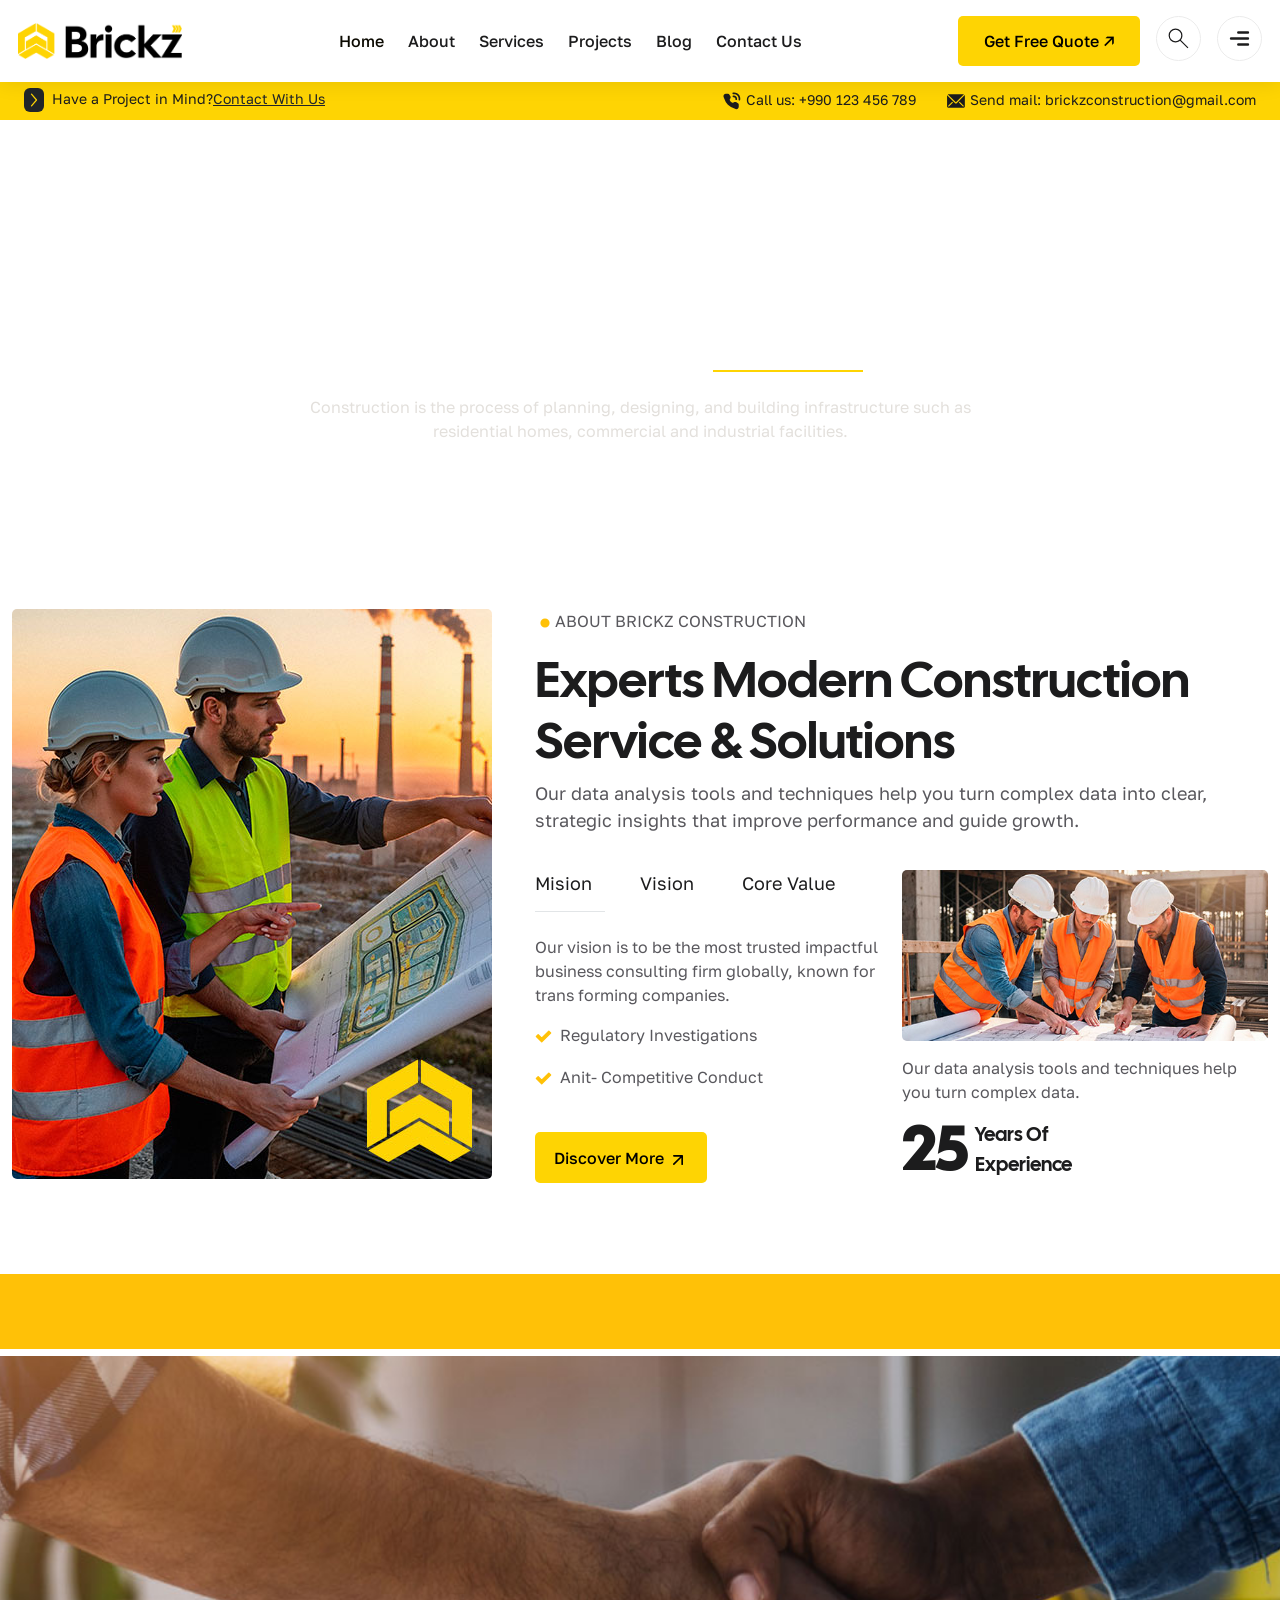
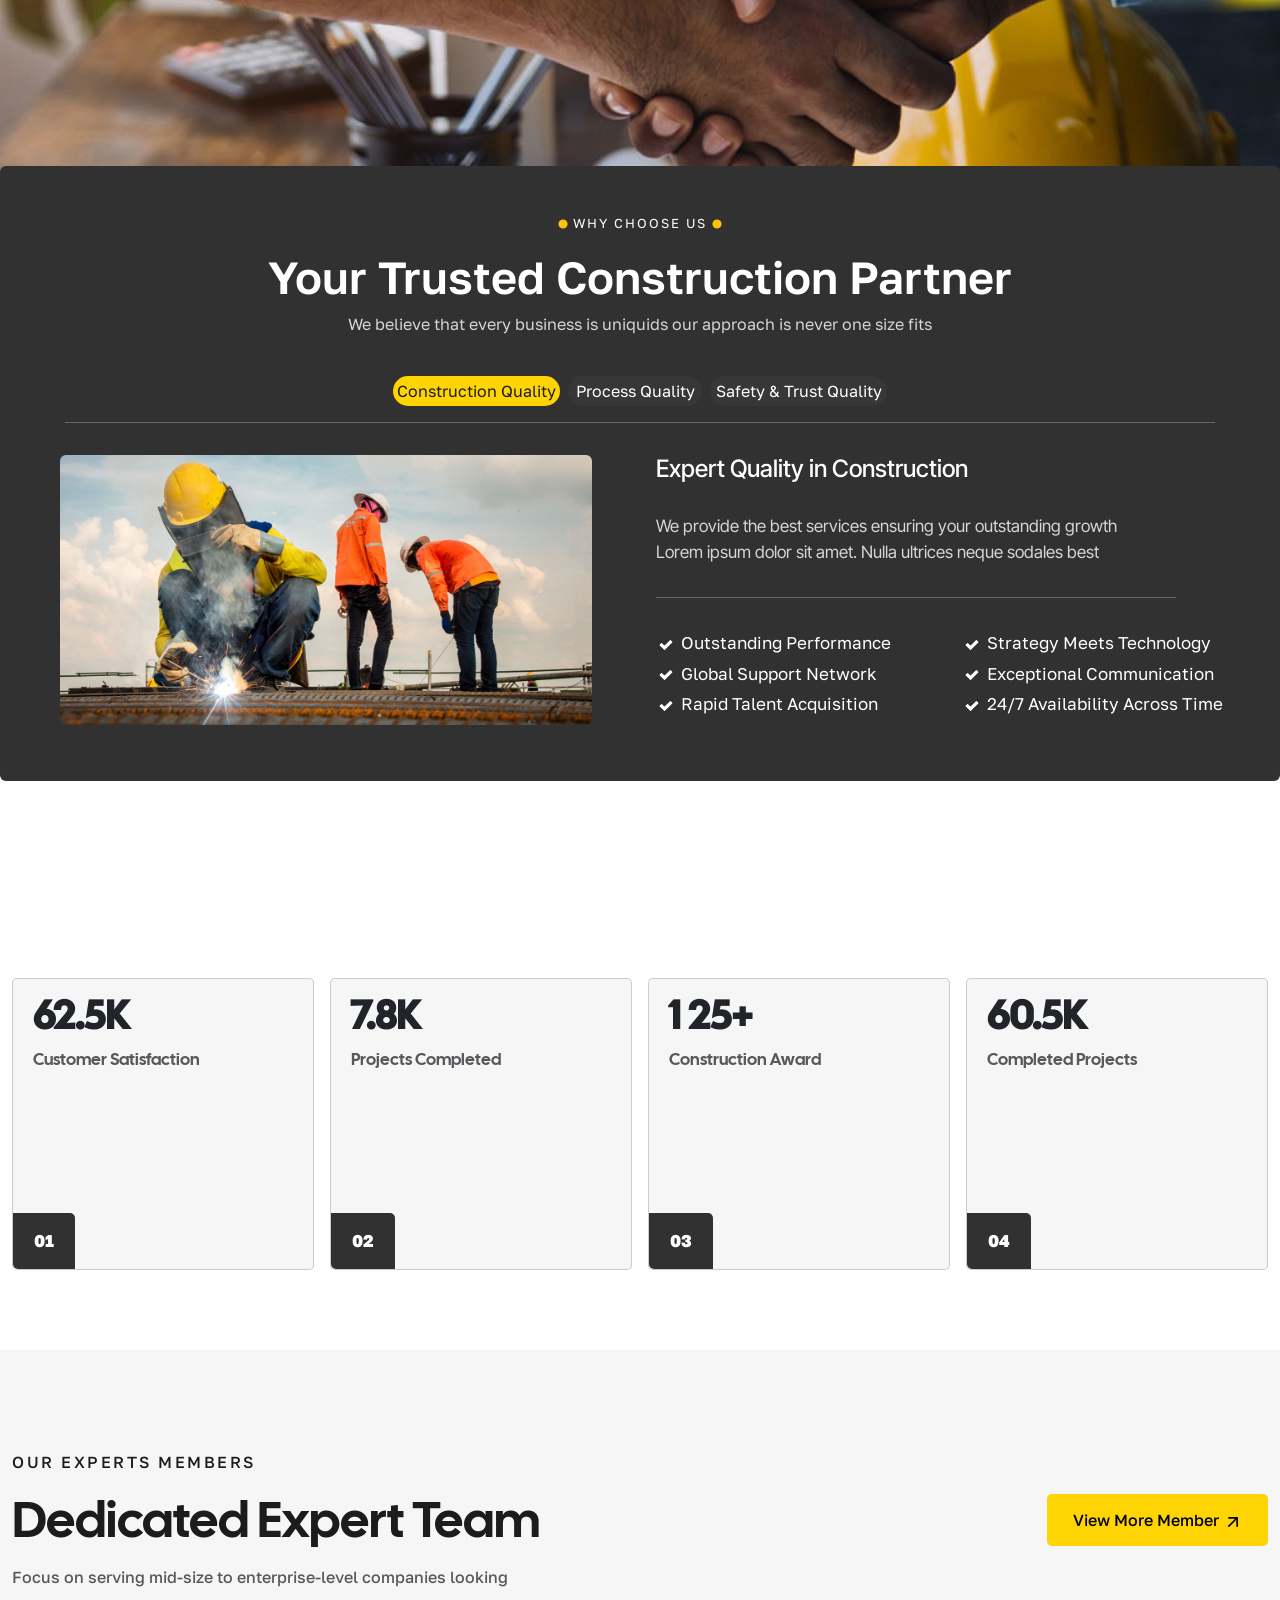
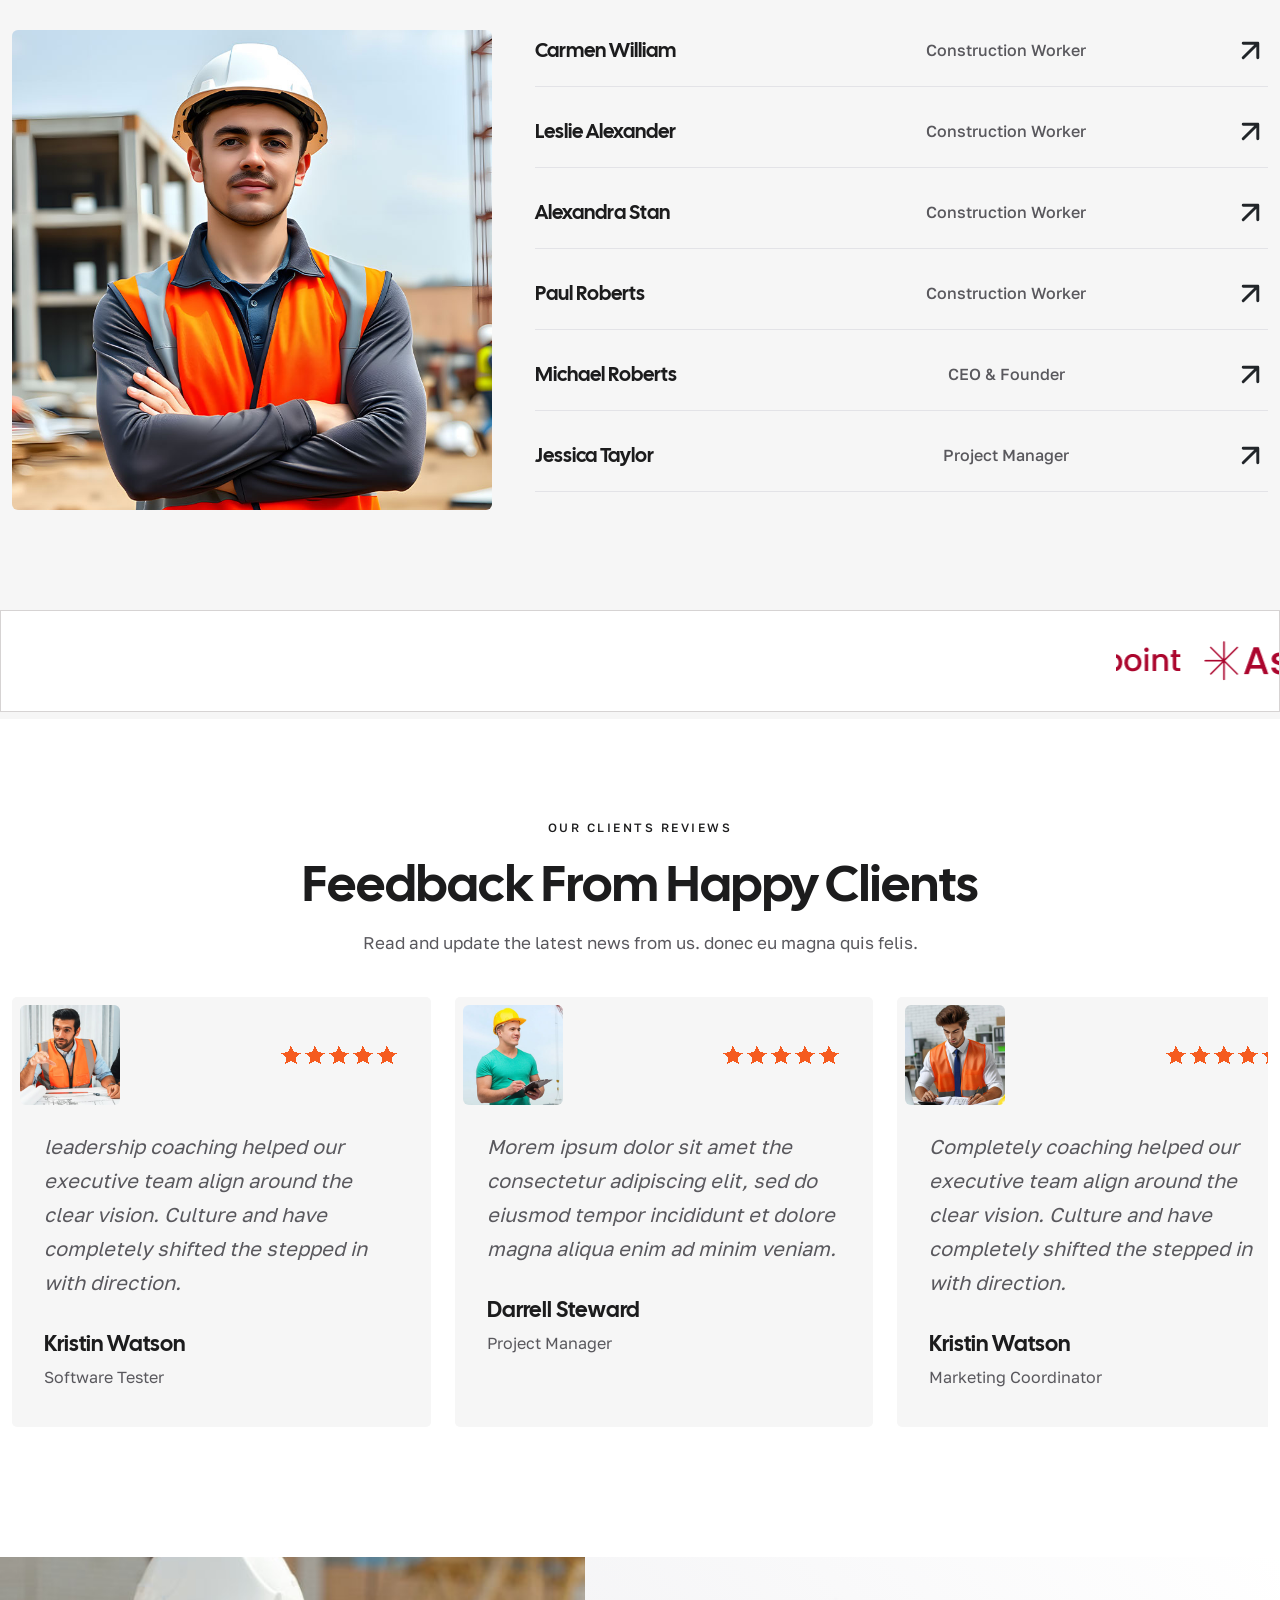
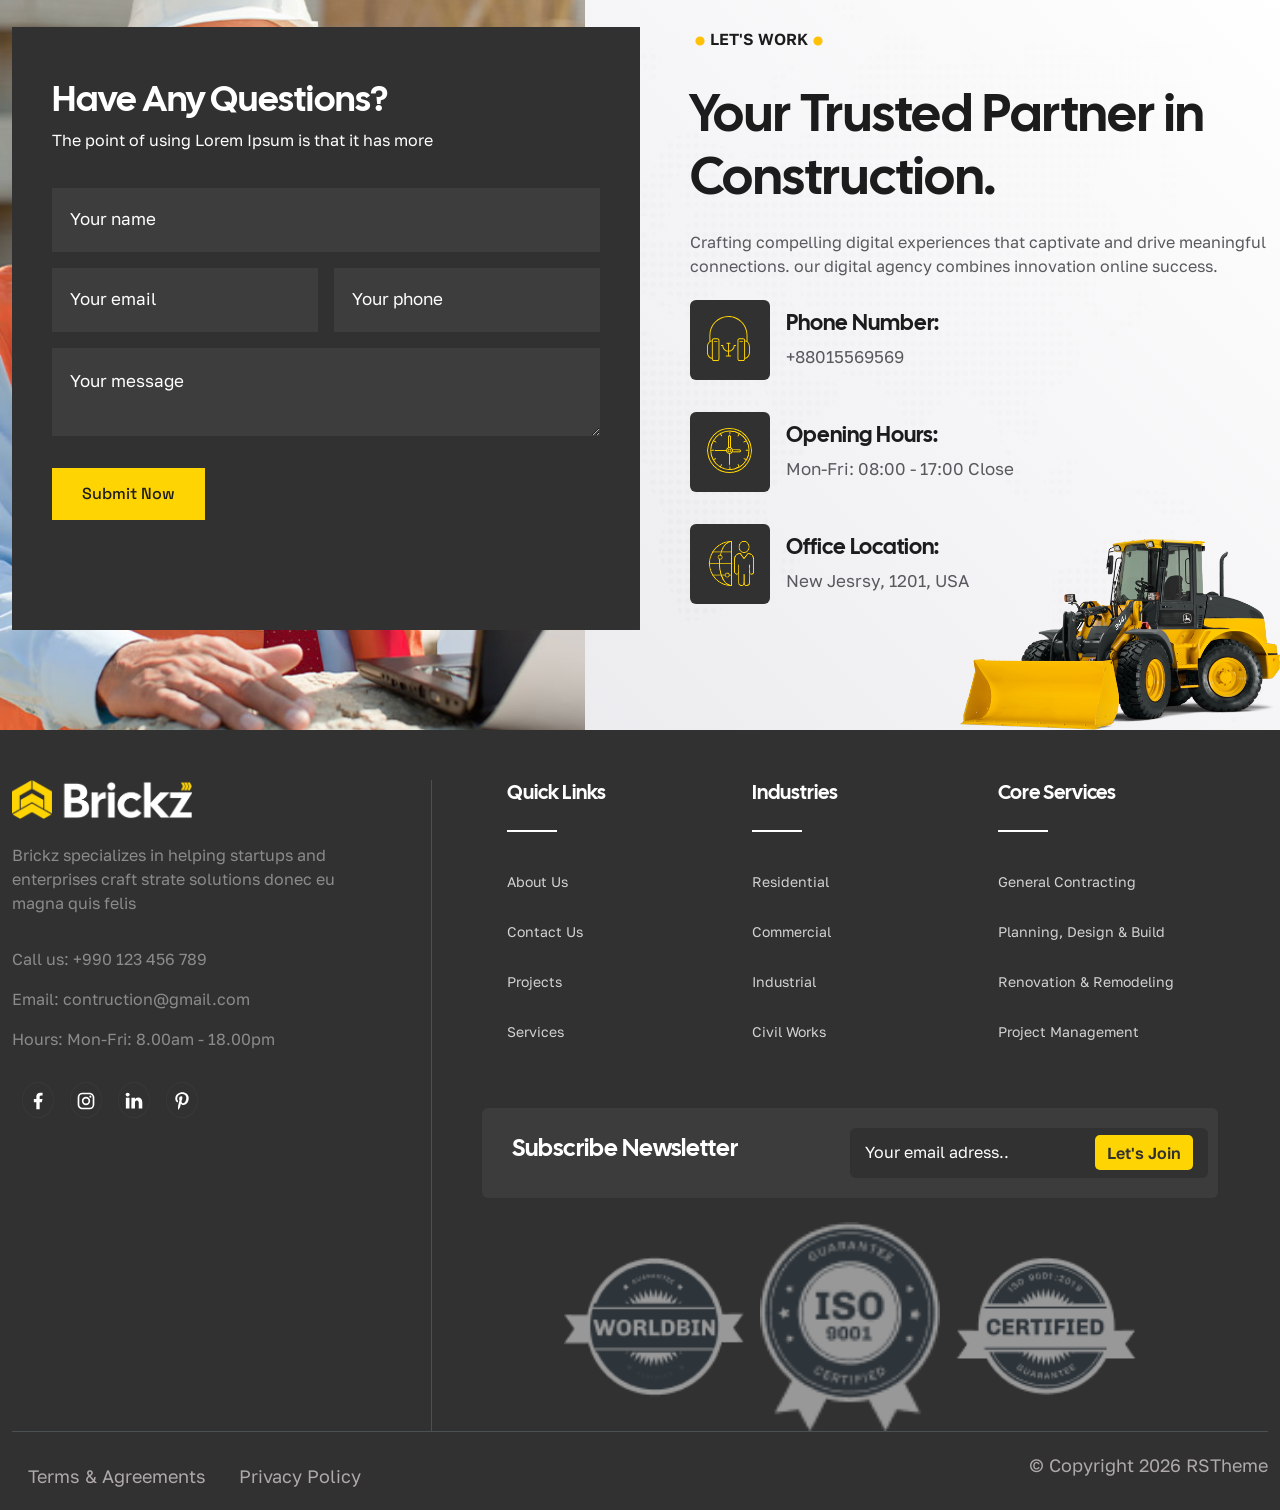
==== commit fb59434f: "vertion04" ====
--- a/about.html
+++ b/about.html
@@ -164,11 +164,15 @@
                     <div class="b-left col-12 col-md-12 col-lg-6">
                         <!-- top -->
                         <div
-                            class="text-3 d-flex flex-column flex-md-column flex-lg-row flex-wrap gap-3 gap-md-3 gap-lg-5">
+                            class="text-3 d-flex flex-column flex-md-column flex-lg-row flex-wrap gap-0 gap-md-0 gap-lg-5">
                             <span>Mision</span>
+                            <h2 class="title col-12 d-flex d-md-flex d-lg-none"></h2>
                             <span>Vision</span>
+                            <h2 class="title col-12 d-flex d-md-flex d-lg-none"></h2>
                             <span>Core Value</span>
-                        </div>
+                            <h2 class="title col-12 d-flex d-md-flex d-lg-none"></h2>
+                        </div>
+                        <h2 class="title col-12 d-none d-md-none d-lg-flex"></h2>
                         <div class="text-and-button">
                             <p class="d-none d-md-none d-lg-flex">Our vision is to be the most trusted impactful
                                 business consulting firm globally, known
@@ -492,14 +496,261 @@
     </section>
     <section id="sec-6">
         <div class="container">
-        <header class="text-center d-flex flex-column gap-3">
-            <span>Our Clients Reviews</span>
-            <h2 class="m-0">Feedback From Happy Clients</h2>
-            <p>Read and update the latest news from us. donec eu magna quis felis.</p>
-        </header>
-        <aside></aside>
+            <header class="text-center d-flex flex-column gap-3">
+                <span>Our Clients Reviews</span>
+                <h2 class="m-0">Feedback From Happy Clients</h2>
+                <p>Read and update the latest news from us. donec eu magna quis felis.</p>
+            </header>
+            <aside>
+                <div class="parent col-12 d-flex overflow-auto">
+                    <div class="card col-12 col-md-6 col-lg-4 p-2 me-4">
+                        <div class="d-flex justify-content-between align-items-center pb-4 pe-4">
+                            <img class="rounded" src="./images/client_01.jpg" width="100px" alt="">
+                            <img src="./images/stars.png" alt="">
+                        </div>
+                        <p class="px-4">leadership coaching helped our executive team align around the clear vision.
+                            Culture and have completely shifted the stepped in with direction.</p>
+                        <h5 class="ps-4">Kristin Watson</h5>
+                        <span class="ps-4">Software Tester</span>
+                    </div>
+                    <div class="card col-12 col-md-6 col-lg-4 p-2 me-4">
+                        <div class="d-flex justify-content-between align-items-center pb-4 pe-4">
+                            <img class="rounded" src="./images/client_02.jpg" width="100px" alt="">
+                            <img src="./images/stars.png" alt="">
+                        </div>
+                        <p class="px-4">Morem ipsum dolor sit amet the consectetur adipiscing elit, sed do eiusmod
+                            tempor incididunt
+                            et dolore magna aliqua enim ad minim veniam. </p>
+                        <h5 class="ps-4">Darrell Steward</h5>
+                        <span class="ps-4">Project Manager</span>
+                    </div>
+                    <div class="card col-12 col-md-6 col-lg-4 p-2 me-4">
+                        <div class="d-flex justify-content-between align-items-center pb-4 pe-4">
+                            <img class="rounded" src="./images/client_03.jpg" width="100px" alt="">
+                            <img src="./images/stars.png" alt="">
+                        </div>
+                        <p class="px-4">Completely coaching helped our executive team align around the clear vision.
+                            Culture and have completely shifted the stepped in with direction.</p>
+                        <h5 class="ps-4">Kristin Watson</h5>
+                        <span class="ps-4">Marketing Coordinator</span>
+                    </div>
+                    <div class="card col-12 col-md-6 col-lg-4 p-2 me-4">
+                        <div class="d-flex justify-content-between align-items-center pb-4 pe-4">
+                            <img class="rounded" src="./images/client_04.jpg" width="100px" alt="">
+                            <img src="./images/stars.png" alt="">
+                        </div>
+                        <p class="px-4">leadership coaching helped our executive team align around the clear vision.
+                            Culture and have completely shifted the stepped in with direction.</p>
+                        <h5 class="ps-4">Abdur Rashid</h5>
+                        <span class="ps-4">Founder & CEO</span>
+                    </div>
+                    <div class="card col-12 col-md-6 col-lg-4 p-2 me-4">
+                        <div class="d-flex justify-content-between align-items-center pb-4 pe-4">
+                            <img class="rounded" src="./images/client_05.jpg" width="100px" alt="">
+                            <img src="./images/stars.png" alt="">
+                        </div>
+                        <p class="px-4">leadership coaching helped our executive team align around the clear vision.
+                            Culture and have completely shifted the stepped in with direction.</p>
+                        <h5 class="ps-4">Brish Jhonson</h5>
+                        <span class="ps-4">Web Developer</span>
+                    </div>
+                    <div class="card col-12 col-md-6 col-lg-4 p-2 me-4">
+                        <div class="d-flex justify-content-between align-items-center pb-4 pe-4">
+                            <img class="rounded" src="./images/client_06.jpg" width="100px" alt="">
+                            <img src="./images/stars.png" alt="">
+                        </div>
+                        <p class="px-4">Morem ipsum dolor sit amet the consectetur adipiscing elit, sed do eiusmod
+                            tempor incididunt
+                            et dolore magna aliqua enim ad minim veniam. </p>
+                        <h5 class="ps-4">Marry Jaen</h5>
+                        <span class="ps-4">Web Designer</span>
+                    </div>
+                    <div class="card col-12 col-md-6 col-lg-4 p-2">
+                        <div class="d-flex justify-content-between align-items-center pb-4 pe-4">
+                            <img class="rounded" src="./images/client_07.jpg" width="100px" alt="">
+                            <img src="./images/stars.png" alt="">
+                        </div>
+                        <p class="px-4">leadership coaching helped our executive team align around the clear vision.
+                            Culture and have completely shifted the stepped in with direction.</p>
+                        <h5 class="ps-4">Alen Walker</h5>
+                        <span class="ps-4">Manager</span>
+                    </div>
+                </div>
+            </aside>
         </div>
     </section>
+    <footer id="sec_7">
+        <div class="position-relative z-3">
+            <div class="container">
+                <div class="parent d-flex flex-wrap">
+                    <div class="data col-12 col-md-12 col-lg-6">
+                        <h3>Have Any Questions?</h3>
+                        <p>The point of using Lorem Ipsum is that it has more</p>
+                        <div class="input-up col-12 d-flex flex-wrap">
+                            <div class="row g-3">
+                                <div class="col-12">
+                                    <input class="col-12" placeholder="Your name" type="name" />
+                                </div>
+                                <div class="col-12 col-md-6 col-6">
+                                    <input class="col-12" placeholder="Your email" type="email">
+                                </div>
+                                <div class="col-12 col-md-6 col-6">
+                                    <input class="col-12" placeholder="Your phone" type="number">
+                                </div>
+                                <div class="col-12">
+                                    <textarea class="col-12" placeholder="Your message" name="" id=""></textarea>
+                                </div>
+                            </div>
+                        </div>
+                        <button>Submit Now</button>
+                    </div>
+                    <div class="communication-1 col-12 col-md-12 col-lg-6">
+                        <p class="p1"><svg class="text-warning" xmlns="http://www.w3.org/2000/svg" width="20"
+                                height="20" viewBox="0 0 48 48">
+                                <path fill="currentColor" stroke="currentColor" stroke-width="4"
+                                    d="M24 33a9 9 0 1 0 0-18a9 9 0 0 0 0 18Z" />
+                            </svg><span>Let's Work</span><svg class="text-warning" xmlns="http://www.w3.org/2000/svg"
+                                width="20" height="20" viewBox="0 0 48 48">
+                                <path fill="currentColor" stroke="currentColor" stroke-width="4"
+                                    d="M24 33a9 9 0 1 0 0-18a9 9 0 0 0 0 18Z" />
+                            </svg>
+                        </p>
+                        <h2 class="animate__animated animate__fadeIn wow">Your Trusted Partner in Construction.</h2>
+                        <p class="p2">Crafting compelling digital experiences that captivate and drive meaningful
+                            connections. our
+                            digital agency combines innovation online success.</p>
+
+                        <div class="communication-2 col-12 d-flex align-items-center gap-3">
+                            <div class="img-up d-flex justify-content-center align-items-center rounded"><img
+                                    class="animate__animated animate__rubberBand" src="./images/con_11.png" alt="">
+                            </div>
+                            <div class="contact d-flex flex-column pt-3">
+                                <h4>Phone Number:</h4>
+                                <p>+88015569569</p>
+                            </div>
+                        </div>
+                        <div class="communication-2 col-12 d-flex align-items-center gap-3">
+                            <div class="img-up d-flex justify-content-center align-items-center rounded"><img
+                                    class="animate__animated animate__rubberBand" src="./images/con22.png" alt=""></div>
+                            <div class="contact d-flex flex-column pt-3">
+                                <h4>Opening Hours:</h4>
+                                <p>Mon-Fri: 08:00 - 17:00 Close</p>
+                            </div>
+                        </div>
+                        <div class="communication-2 col-12 d-flex align-items-center gap-3">
+                            <div class="img-up d-flex justify-content-center align-items-center rounded"><img
+                                    class="animate__animated animate__rubberBand" src="./images/con_33.png" alt="">
+                            </div>
+                            <div class="contact d-flex flex-column pt-3">
+                                <h4>Office Location:</h4>
+                                <p>New Jesrsy, 1201, USA</p>
+                            </div>
+                        </div>
+                    </div>
+                </div>
+            </div>
+            <div class="icon-grar position-absolute bottom-0 end-0 z-3">
+                <img class="" src="./images/grar.png" alt="">
+            </div>
+            <div class="bgb position-absolute bottom-0 start-0 d-none d-md-none d-lg-flex">
+            </div>
+        </div>
+    </footer>
+    <footer id="sec_8">
+        <div class="container_1 container d-flex align-items-center flex-wrap col-12">
+            <div class="contac d-flex flex-wrap pt-0 col-12">
+                <div class="cv col-12 col-md-12 col-lg-4 pe-5">
+                    <img class="col-12" src="./images/logo_002.png" alt="">
+                    <p class="p1 pb-3 pt-4">Brickz specializes in helping startups and enterprises craft strate
+                        solutions donec eu magna quis felis</p>
+                    <p class="p2">Call us: +990 123 456 789</p>
+                    <p class="p3">Email: contruction@gmail.com</p>
+                    <p class="p4">Hours: Mon-Fri: 8.00am - 18.00pm</p>
+                    <div class="social col-12 col-md-6 col-lg-6 d-flex  gap-3 pb-3">
+                        <a target="_blank" href="https://facebook.com"><svg xmlns="http://www.w3.org/2000/svg"
+                                width="24" height="24" viewBox="0 0 24 24">
+                                <path fill="currentColor"
+                                    d="M14 13.5h2.5l1-4H14v-2c0-1.03 0-2 2-2h1.5V2.14c-.326-.043-1.557-.14-2.857-.14C11.928 2 10 3.657 10 6.7v2.8H7v4h3V22h4z" />
+                            </svg></a>
+                        <a target="_blank" href="https://instagram.com"><svg xmlns="http://www.w3.org/2000/svg"
+                                width="24" height="24" viewBox="0 0 24 24">
+                                <path fill="currentColor"
+                                    d="M7.8 2h8.4C19.4 2 22 4.6 22 7.8v8.4a5.8 5.8 0 0 1-5.8 5.8H7.8C4.6 22 2 19.4 2 16.2V7.8A5.8 5.8 0 0 1 7.8 2m-.2 2A3.6 3.6 0 0 0 4 7.6v8.8C4 18.39 5.61 20 7.6 20h8.8a3.6 3.6 0 0 0 3.6-3.6V7.6C20 5.61 18.39 4 16.4 4zm9.65 1.5a1.25 1.25 0 0 1 1.25 1.25A1.25 1.25 0 0 1 17.25 8A1.25 1.25 0 0 1 16 6.75a1.25 1.25 0 0 1 1.25-1.25M12 7a5 5 0 0 1 5 5a5 5 0 0 1-5 5a5 5 0 0 1-5-5a5 5 0 0 1 5-5m0 2a3 3 0 0 0-3 3a3 3 0 0 0 3 3a3 3 0 0 0 3-3a3 3 0 0 0-3-3" />
+                            </svg></a>
+                        <a target="_blank" href="https://linkedin.com"><svg xmlns="http://www.w3.org/2000/svg"
+                                width="24" height="24" viewBox="-2 -2 24 24">
+                                <path fill="currentColor"
+                                    d="M19.959 11.719v7.379h-4.278v-6.885c0-1.73-.619-2.91-2.167-2.91c-1.182 0-1.886.796-2.195 1.565c-.113.275-.142.658-.142 1.043v7.187h-4.28s.058-11.66 0-12.869h4.28v1.824l-.028.042h.028v-.042c.568-.875 1.583-2.126 3.856-2.126c2.815 0 4.926 1.84 4.926 5.792M2.421.026C.958.026 0 .986 0 2.249c0 1.235.93 2.224 2.365 2.224h.028c1.493 0 2.42-.989 2.42-2.224C4.787.986 3.887.026 2.422.026zM.254 19.098h4.278V6.229H.254z" />
+                            </svg></a>
+                        <a target="_blank" href="https://twitter.com"><svg xmlns="http://www.w3.org/2000/svg" width="16"
+                                height="16" viewBox="0 0 16 16">
+                                <path fill="currentColor"
+                                    d="M8.34 1C5.46 1 2.62 2.92 2.62 6.02c0 1.97 1.11 3.1 1.78 3.1c.28 0 .44-.77.44-.99c0-.26-.66-.82-.66-1.9c0-2.26 1.72-3.85 3.94-3.85c1.91 0 3.32 1.09 3.32 3.08c0 1.49-.6 4.28-2.53 4.28c-.7 0-1.3-.5-1.3-1.23c0-1.06.74-2.09.74-3.18c0-1.86-2.63-1.52-2.63.72c0 .47.06.99.27 1.42c-.39 1.67-1.18 4.15-1.18 5.87c0 .53.08 1.05.13 1.58c.1.11.05.1.19.04c1.41-1.94 1.36-2.31 2-4.85c.35.66 1.24 1.01 1.94 1.01c2.98 0 4.32-2.9 4.32-5.52c0-2.79-2.41-4.6-5.05-4.6" />
+                            </svg></a>
+                    </div>
+                </div>
+                <div class="vc d-flex flex-wrap col-12 col-md-12 col-lg-8">
+                    <div class="cv1 col-12 col-md-4 col-lg-4">
+                        <h4>Quick Links</h4>
+                        <h2 class="title"></h2>
+                        <a class="text-decoration-none" href="./about.html">
+                            <p class="p1 pb-1 pt-4"><span>>></span> About Us</p>
+                        </a>
+                        <p class="p2 pb-1"><span>>></span> Contact Us</p>
+                        <p class="p3 pb-1"><span>>></span> Projects</p>
+                        <p class="p4 pb-1"><span>>></span> Services</p>
+                    </div>
+                    <div class="cv1 col-12 col-md-4 col-lg-4">
+                        <h4>Industries</h4>
+                        <h2 class="title"></h2>
+                        <p class="p1 pb-1 pt-4"><span>>></span> Residential</p>
+                        <p class="p2 pb-1"><span>>></span> Commercial</p>
+                        <p class="p3 pb-1"><span>>></span> Industrial</p>
+                        <p class="p4 pb-1"><span>>></span> Civil Works</p>
+                    </div>
+                    <div class="cv1 col-12 col-md-4 col-lg-4">
+                        <h4>Core Services</h4>
+                        <h2 class="title"></h2>
+                        <p class="p1 pb-1 pt-4"><span>>></span> General Contracting</p>
+                        <p class="p2 pb-1"><span>>></span> Planning, Design & Build</p>
+                        <p class="p3 pb-1"><span>>></span> Renovation & Remodeling</p>
+                        <p class="p4 pb-1 pb-5"><span>>></span> Project Management</p>
+                    </div>
+                    <div class="parent rounded col-12 d-flex flex-wrap align-items-center">
+                        <h3 class="col-12 col-md-12 col-lg-6">Subscribe Newsletter</h3>
+                        <div class="inbut col-12 col-md-12 col-lg-6 d-flex align-items-center rounded">
+                            <input placeholder="Your email adress.." type="text">
+                            <button class="d-none d-md-flex d-lg-flex justify-content-center align-items-center">Let's
+                                Join</button>
+                        </div>
+                        <div class="pt-4 pt-md-0 pt-lg-0 col-12">
+                            <button class="d-flex d-md-none d-lg-none justify-content-center align-items-center">Let's
+                                Join</button>
+                        </div>
+                    </div>
+                    <div
+                        class="imgg col-12 d-flex justify-content-center align-items-center gap-3 overflow-hidden  pt-4">
+                        <img src="./images/footer-logo.png" alt="">
+                        <img src="./images/brand-logo1-1.png" alt="">
+                        <img src="./images/brand-logo1-2.png" alt="">
+                    </div>
+                </div>
+            </div>
+        </div>
+        <div class="container_2 container d-flex flex-wrap align-items-center justify-content-center">
+            <div
+                class="text d-flex justify-content-center justify-content-md-start justify-content-lg-start col-12 col-md-6 col-lg-6">
+                <div class="d-flex flex-wrap gap-0 g-md-4 g-lg-4 col-12 text-center">
+                    <p class="col-12 col-md-6 col-lg-4 m-0 pb-2">Terms & Agreements</p>
+                    <p class="col-12 col-md-6 col-lg-3  m-0 pb-2">Privacy Policy</p>
+                </div>
+            </div>
+            <div
+                class="text col-12 col-md-6 col-lg-6 d-flex justify-content-center justify-content-md-end justify-content-lg-end align-items-end ">
+                <p>© Copyright 2026 RSTheme</p>
+            </div>
+        </div>
+    </footer>
 </body>
 
 </html>
--- a/about.css
+++ b/about.css
@@ -6,6 +6,17 @@
   padding: 0%;
   margin: 0%;
   box-sizing: border-box;
+}
+@keyframes inmy {
+  0% {
+    transform: translateX(20px);
+  }
+  50% {
+    transform: translateX(-10px);
+  }
+  100% {
+    transform: translateX(20px);
+  }
 }
 .gg {
   background-color: #fed403;
@@ -169,23 +180,26 @@
       color: #ffffff;
     }
     .title {
-        color: white;
-        position: relative;
-        padding-bottom: 15px;
-      }
-      .title::after {
-        content: "";
-        position: absolute;
-        bottom: 0;
-        /* left: 50%; */
+      color: white;
+      position: relative;
+      padding-bottom: 15px;
+    }
+    .title::after {
+      content: "";
+      position: absolute;
+      bottom: 0;
+      /* left: 50%; */
+      right: 30%;
+      width: 150px;
+      height: 2px;
+      background-color: #fed403;
+      @media (min-width: 768px) and (max-width: 1024px) {
+        right: 40%;
+      }
+      @media (min-width: 1025px) {
         right: 43%;
-        width: 150px;
-        height: 2px;
-        background-color: #fed403;
-        @media (min-width: 768px) and (max-width: 1024px) {
-          right: 40%;
-        }
-      }
+      }
+    }
     .p3 {
       @media (min-width: 1024px) {
         width: 60%;
@@ -276,12 +290,9 @@
             @media (max-width: 1024px) {
               padding-bottom: 30px;
             }
-            @media (min-width: 1025px) {
-              padding-bottom: 25px;
-            }
             span {
               @media (max-width: 1024px) {
-                padding-bottom: 20px;
+                /* padding-bottom: 20px; */
                 width: 100%;
               }
               font-size: clamp(16px, 3vw, 18px);
@@ -295,7 +306,27 @@
               }
             }
           }
+          .title {
+            color: white;
+            position: relative;
+            padding-bottom: 15px;
+          }
+          .title::after {
+            content: "";
+            position: absolute;
+            bottom: 0;
+            width: 70px;
+            height: 1px;
+            background-color: #e2e5e7;
+            @media (min-width: 993px) {
+              height: 2px;
+              background-color: #fed403;
+            }
+          }
           .text-and-button {
+            @media (min-width: 1025px) {
+              padding-top: 15px;
+            }
             p {
               font-size: 16px;
               color: #59585d;
@@ -304,7 +335,7 @@
             }
             .bt {
               @media (min-width: 1025px) {
-                padding-top: 35px;
+                padding-top: 25px;
               }
               button {
                 width: 172px;
@@ -730,30 +761,476 @@
     }
   }
 }
-#sec-6{
+#sec-6 {
   padding-top: 100px;
-  .container{
-    header{
-      span{
-         font-size: 12px;
-          font-family: "Golos Text", sans-serif;
-          font-weight: 500;
-          text-transform: uppercase;
-          letter-spacing: 2.5px;
-          color: rgb(28 28 29);
-      }
-      h2{
+  .container {
+    @media (min-width: 1025px) {
+      max-width: 1300px !important;
+    }
+    header {
+      span {
+        font-size: 12px;
+        font-family: "Golos Text", sans-serif;
+        font-weight: 500;
+        text-transform: uppercase;
+        letter-spacing: 2.5px;
+        color: rgb(28 28 29);
+      }
+      h2 {
         font-size: clamp(30px, 4vw, 52px);
+        font-family: "Cal Sans", sans-serif;
+        font-weight: 400;
+        color: rgb(28 28 29);
+      }
+      p {
+        font-size: 17px;
+        font-family: "Golos Text", sans-serif;
+        font-weight: 300;
+        color: #59585d;
+      }
+    }
+    aside {
+      padding: 25px 0px 130px 0px;
+      .parent {
+        scrollbar-width: none;
+        .card {
+          border-radius: 5px;
+          background-color: #f6f6f6;
+          border: 0;
+          p {
+            font-size: clamp(16px, 3vw, 20px);
+            line-height: 34px;
+            font-family: "Golos Text", sans-serif;
+            font-weight: 400;
+            font-style: italic;
+            color: #59585d;
+            padding-bottom: 16px;
+          }
+          h5 {
+            font-size: 22px;
+            font-family: "Cal Sans", sans-serif;
+            font-weight: 400;
+            color: #1c1c1d;
+          }
+          span {
+            font-size: 16px;
+            font-family: "Golos Text", sans-serif;
+            font-weight: 400;
+            color: #59585d;
+            padding-bottom: 30px;
+          }
+        }
+      }
+    }
+  }
+}
+#sec_7 {
+  width: 100%;
+  background-color: #f6f6f6;
+  background-image:
+    linear-gradient(45deg, #e3e3e8e9, rgb(255, 255, 255)),
+    url(./images/bg_sec_11.png);
+  background-repeat: no-repeat;
+  background-size: cover;
+  .container {
+    @media (min-width: 993px) {
+      max-width: 1300px !important;
+    }
+    .parent {
+      padding-top: 70px;
+      padding-bottom: 100px;
+      .data {
+        padding: 50px 40px;
+        background-color: #313131;
+        h3 {
+          font-size: clamp(24px, 10vw, 36px);
+          color: #ffffff;
           font-family: "Cal Sans", sans-serif;
           font-weight: 400;
+        }
+        p {
+          font-size: 16px;
+          color: #ffffff;
+          font-family: "Golos Text", sans-serif;
+          font-weight: 400;
+          padding-bottom: 20px;
+        }
+        .input-up {
+          padding-bottom: 25px;
+          input {
+            background-color: #3d3d3d;
+            padding: 20px 18px;
+            border: 0;
+            color: #f6f6f6;
+            outline: none;
+            &:focus {
+              border: 1px solid #fed403;
+            }
+            &::placeholder {
+              color: #ffffff;
+              font-size: 17px;
+              font-family: "Golos Text", sans-serif;
+              font-weight: 400;
+            }
+          }
+          textarea {
+            background-color: #3d3d3d;
+            padding: 20px 18px;
+            border: 0;
+            color: #ffffff;
+            outline: none;
+            &:focus {
+              border: 1px solid #fed403;
+            }
+            &::placeholder {
+              color: #ffffff;
+              font-size: 17px;
+              font-family: "Golos Text", sans-serif;
+              font-weight: 400;
+            }
+          }
+        }
+        button {
+          padding: 14px 30px;
+          background-color: #fed403;
+          color: #1c1c1d;
+          border: 0;
+          font-size: 16px;
+          font-family: "Space Grotesk", sans-serif;
+          font-weight: 500;
+        }
+      }
+      .communication-1 {
+        @media (min-width: 993px) {
+          padding-left: 50px;
+        }
+        .p1 {
+          text-transform: uppercase;
+          font-size: 16px;
+          font-family: "Golos Text", sans-serif;
+          font-weight: 600;
           color: rgb(28 28 29);
-      }
-      p{
-        font-size: 17px;
+          @media (max-width: 992px) {
+            padding-top: 50px;
+          }
+        }
+        h2 {
+          font-size: clamp(25px, 10vw, 52px);
+          font-family: "Cal Sans", sans-serif;
+          font-weight: 400;
+          padding: 15px 0px;
+          color: rgb(28 28 29);
+          animation-duration: 3s;
+        }
+        .p2 {
+          font-size: 16px;
           font-family: "Golos Text", sans-serif;
-          font-weight: 300;
-          color: #59585d;
-      }
-    }
-  }
-}+          font-weight: 400;
+          color: rgb(89 88 93);
+        }
+        .communication-2 {
+          padding-bottom: 20px;
+          .img-up {
+            width: 80px;
+            height: 80px;
+            background-color: #313131;
+            &:hover {
+              .animate__animated {
+                animation: animate__rubberBand !important;
+              }
+            }
+          }
+          .contact {
+            h4 {
+              font-size: 22px;
+              font-family: "Cal Sans", sans-serif;
+              font-weight: 400;
+              color: rgb(28 28 29);
+            }
+            p {
+              font-size: 17px;
+              font-family: "Golos Text", sans-serif;
+              font-weight: 400;
+              color: rgb(89 88 93);
+            }
+          }
+        }
+      }
+    }
+  }
+  .icon-grar {
+    width: 25%;
+    overflow: hidden;
+    @media (max-width: 992px) {
+      width: 50%;
+    }
+    img {
+      width: 100%;
+      animation: inmy 8s infinite;
+    }
+  }
+  .bgb {
+    background-image: url(./images/bg_sec11_2.jpg);
+    background-position: center;
+    background-size: cover;
+    background-repeat: no-repeat;
+    width: 585px;
+    height: 100%;
+    z-index: -10;
+  }
+}
+#sec_8 {
+  background-color: #313131;
+  display: flex;
+  flex-direction: column;
+  justify-content: center;
+  align-items: center;
+  .container_1 {
+    padding-bottom: 20px;
+    /* padding-top: 25px; */
+    /* margin: 0px 30px ; */
+    padding-top: 50px;
+    @media (min-width: 993px) {
+      max-width: 1300px !important;
+    }
+    img {
+      width: 180px !important;
+      @media (max-width: 992px) {
+        padding-bottom: 30px;
+      }
+    }
+    .line {
+      padding-top: clamp(30px, 10vw, 50px);
+      color: #6c757d;
+    }
+    .contac {
+      border-bottom: 1px solid #4b5053;
+      .cv {
+        .p2,
+        .p3 {
+          font-size: 16px;
+          font-family: "Golos Text", sans-serif;
+          font-weight: 400;
+          color: rgb(139 139 139);
+          padding-left: 0;
+          cursor: pointer;
+          transition: 300ms;
+          &:hover {
+            color: #fed403;
+          }
+        }
+        .p1,
+        .p4 {
+          font-size: 16px;
+          font-family: "Golos Text", sans-serif;
+          font-weight: 400;
+          color: rgb(139 139 139);
+          transition: 300ms;
+          &:hover {
+            color: rgb(139 139 139);
+          }
+        }
+        @media (max-width: 992px) {
+          /* border-top: 1px solid #3c3e3f; */
+          /* border-right: 0; */
+        }
+        .title::after {
+          content: "";
+          position: absolute;
+          bottom: 0;
+          left: 0px;
+          width: 50px;
+          height: 2px;
+          background-color: #fed403;
+        }
+        .social {
+          padding-top: 15px;
+          padding-left: 10px;
+          border-radius: 100%;
+          a {
+            justify-content: center;
+            align-items: center;
+            padding: 5px;
+            border: 1px solid rgb(56 56 56);
+            border-radius: 100%;
+            svg {
+              width: 20px;
+              height: 20px;
+              color: rgb(255 255 255);
+              transition: 300ms;
+              &:hover {
+                color: #0b0900;
+                background-color: #fed403;
+              }
+            }
+          }
+        }
+      }
+      .vc{
+        @media (min-width: 993px) {
+          padding: 0px 50px;          
+        }
+        border-left: 1px solid #4b5053;
+        @media (max-width: 992px) {
+          border: 0;          
+        }
+      .cv1 {
+        h4 {
+          font-size: 20px;
+          font-family: "Cal Sans", sans-serif;
+          font-weight: 400;
+          color: #ffffff;
+          padding-bottom: 5px;
+          /* border-top: 1px solid #3c3e3f; */
+          padding-top: 0px;
+          padding-left: 25px;
+          @media (max-width: 992px) {
+            padding-top: 25px;
+            padding-left: 0;
+            border-top: 0;
+          }
+        }
+        .title {
+          color: white;
+          position: relative;
+          padding-bottom: 15px;
+        }
+        .title::after {
+          content: "";
+          position: absolute;
+          bottom: 0;
+          left: 25px;
+          width: 50px;
+          height: 2px;
+          background-color: white;
+          @media (max-width: 992px) {
+            left: 0;
+          }
+        }
+        p {
+          cursor: pointer;
+          font-size: 16px;
+          font-family: "Golos Text", sans-serif;
+          font-weight: 400;
+          color: #d2d2d2;
+          padding-left: 10px !important;
+          @media (max-width: 992px) {
+            margin-left: -25px;
+          }
+          @media (min-width: 993px) {
+            font-size: 14px;
+          }
+          transition: 300ms;
+          &:hover {
+            color: #fed403;
+            transform: translateX(15px);
+            span {
+              opacity: 1;
+            }
+          }
+          span {
+            font-size: 20px;
+            transition: all 300ms ease;
+            opacity: 0;
+          }
+        }
+      }
+      .parent{
+        padding: 20px 10px;
+        background-color: #3c3c3c;
+        h3{
+          padding-left: clamp(0px, 3vw, 20px);
+          font-size: 24px;
+          font-family: "Cal Sans", sans-serif;
+          font-weight: 400;
+          color: #ffffff;
+        }
+     .inbut {
+      display: flex;
+      background-color: #313131;
+      padding: 0px 15px;
+      input {
+        width: 70%;
+        height: 50px;
+        color: #ffffff;
+        background-color: #313131;
+        outline: none;
+        border: 0;
+        &::placeholder {
+          color: #ffffff;
+          font-family: "Golos Text", sans-serif;
+          font-weight: 400;
+        }
+        @media (max-width: 767px) {
+          width: 100%;
+        }
+        @media (min-width: 768px) and (max-width: 993px) {
+          width: 80%;
+        }
+      }
+      button {
+        width: 30%;
+        height: 35px;
+        border: 0;
+        border-radius: 5px;
+        background-color: #fed403;
+        color: rgb(49 49 49);
+        font-family: "Golos Text", sans-serif;
+        font-weight: 600;
+        transition: 300ms;
+        &:hover {
+          background-color: #e4e4e4;
+        }
+        @media (max-width: 767px) {
+          width: 40%;
+        }
+        @media (min-width: 768px) and (max-width: 993px) {
+          width: 20%;
+        }
+      }
+    }
+    button {
+        width: 116px;
+        height: 37px;
+        border: 0;
+        border-radius: 5px;
+        background-color: #fed403;
+        color: rgb(49 49 49);
+        font-family: "Golos Text", sans-serif;
+        font-weight: 600;
+        transition: 300ms;
+        &:hover {
+          background-color: #e4e4e4;
+        }
+      }
+  }
+  .imgg{
+    img{
+      width: 150%;
+      opacity: 0.5;
+      transition: 300ms;
+      &:hover{
+        opacity: 1;
+      }
+    }
+  }
+    }
+    }
+  }
+  .container_2 {
+    @media (min-width: 993px) {
+      max-width: 1300px !important;
+    }
+    .text {
+      p {
+        font-size: 18px;
+        font-family: "Golos Text", sans-serif;
+        font-weight: 400;
+        color: #afa9a9;
+        @media (min-width: 993px) {
+          padding-bottom: 15px;
+        }
+      }
+    }
+  }
+}
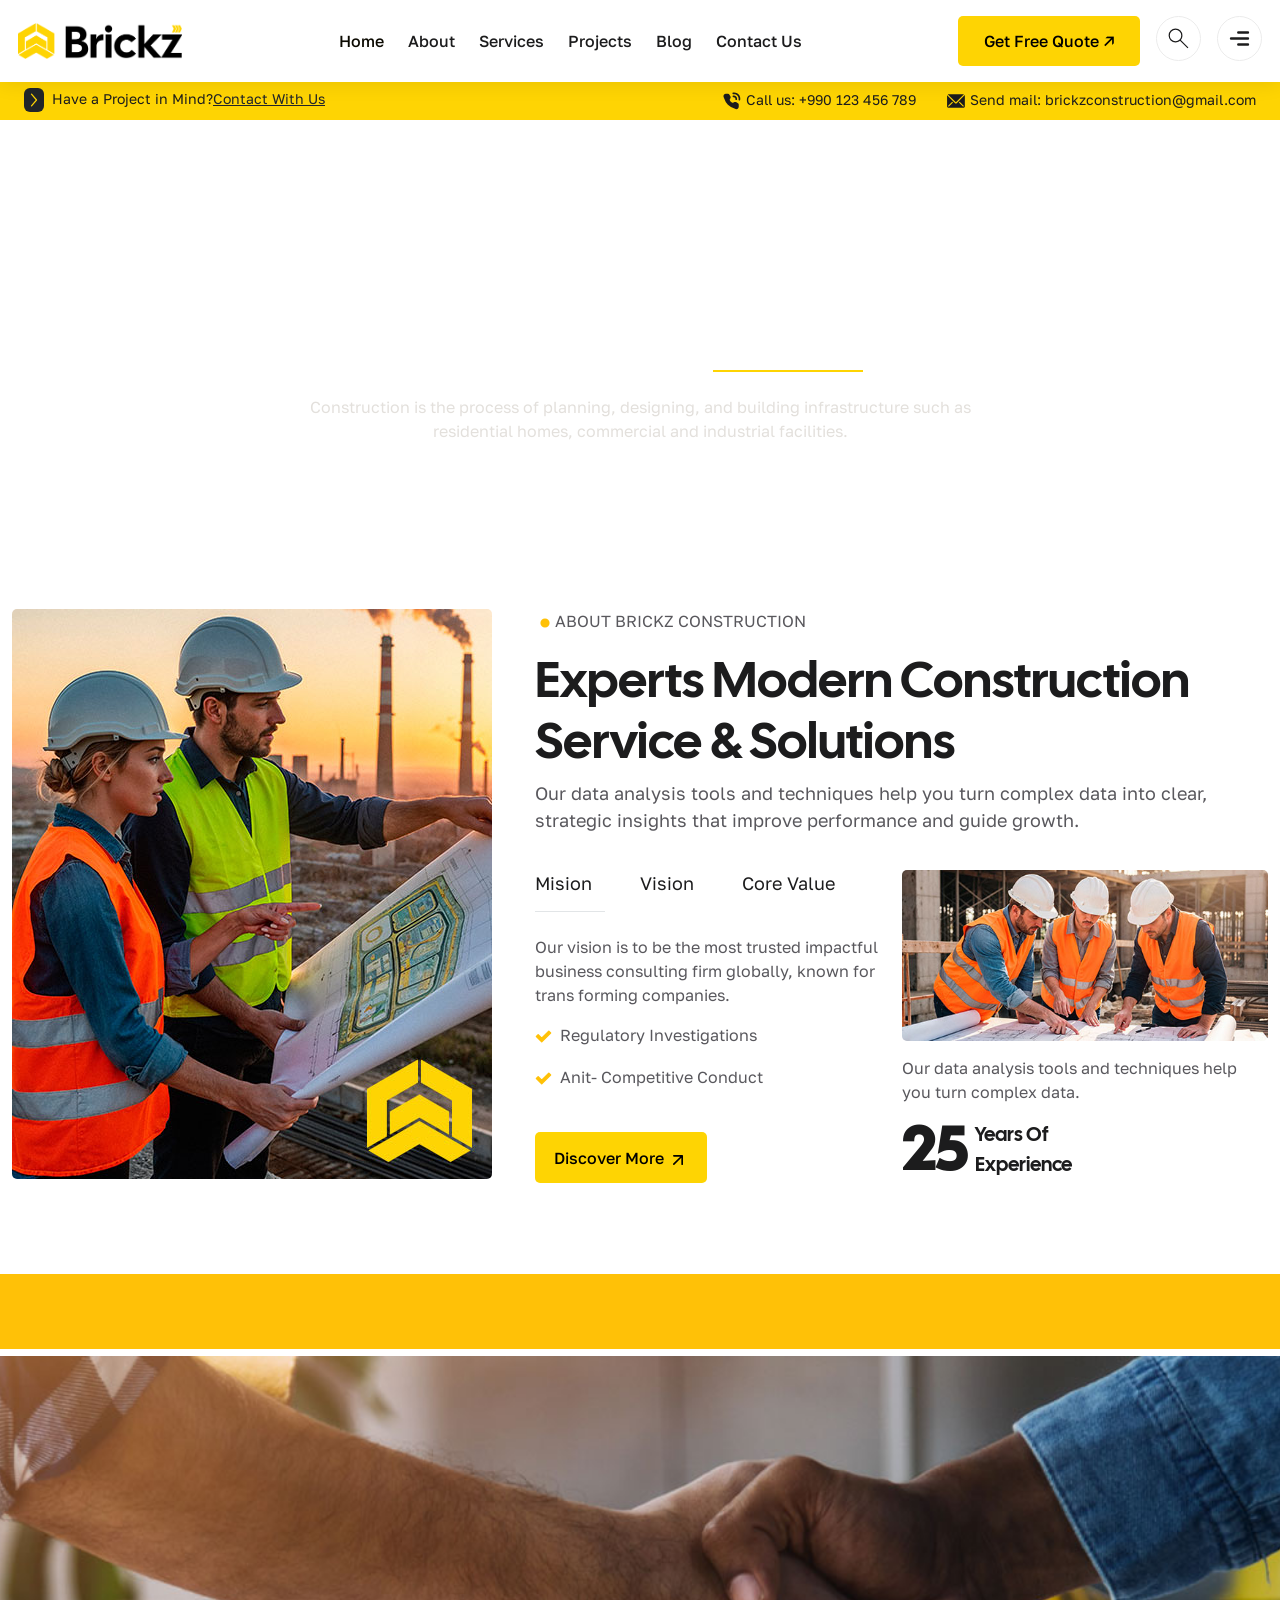
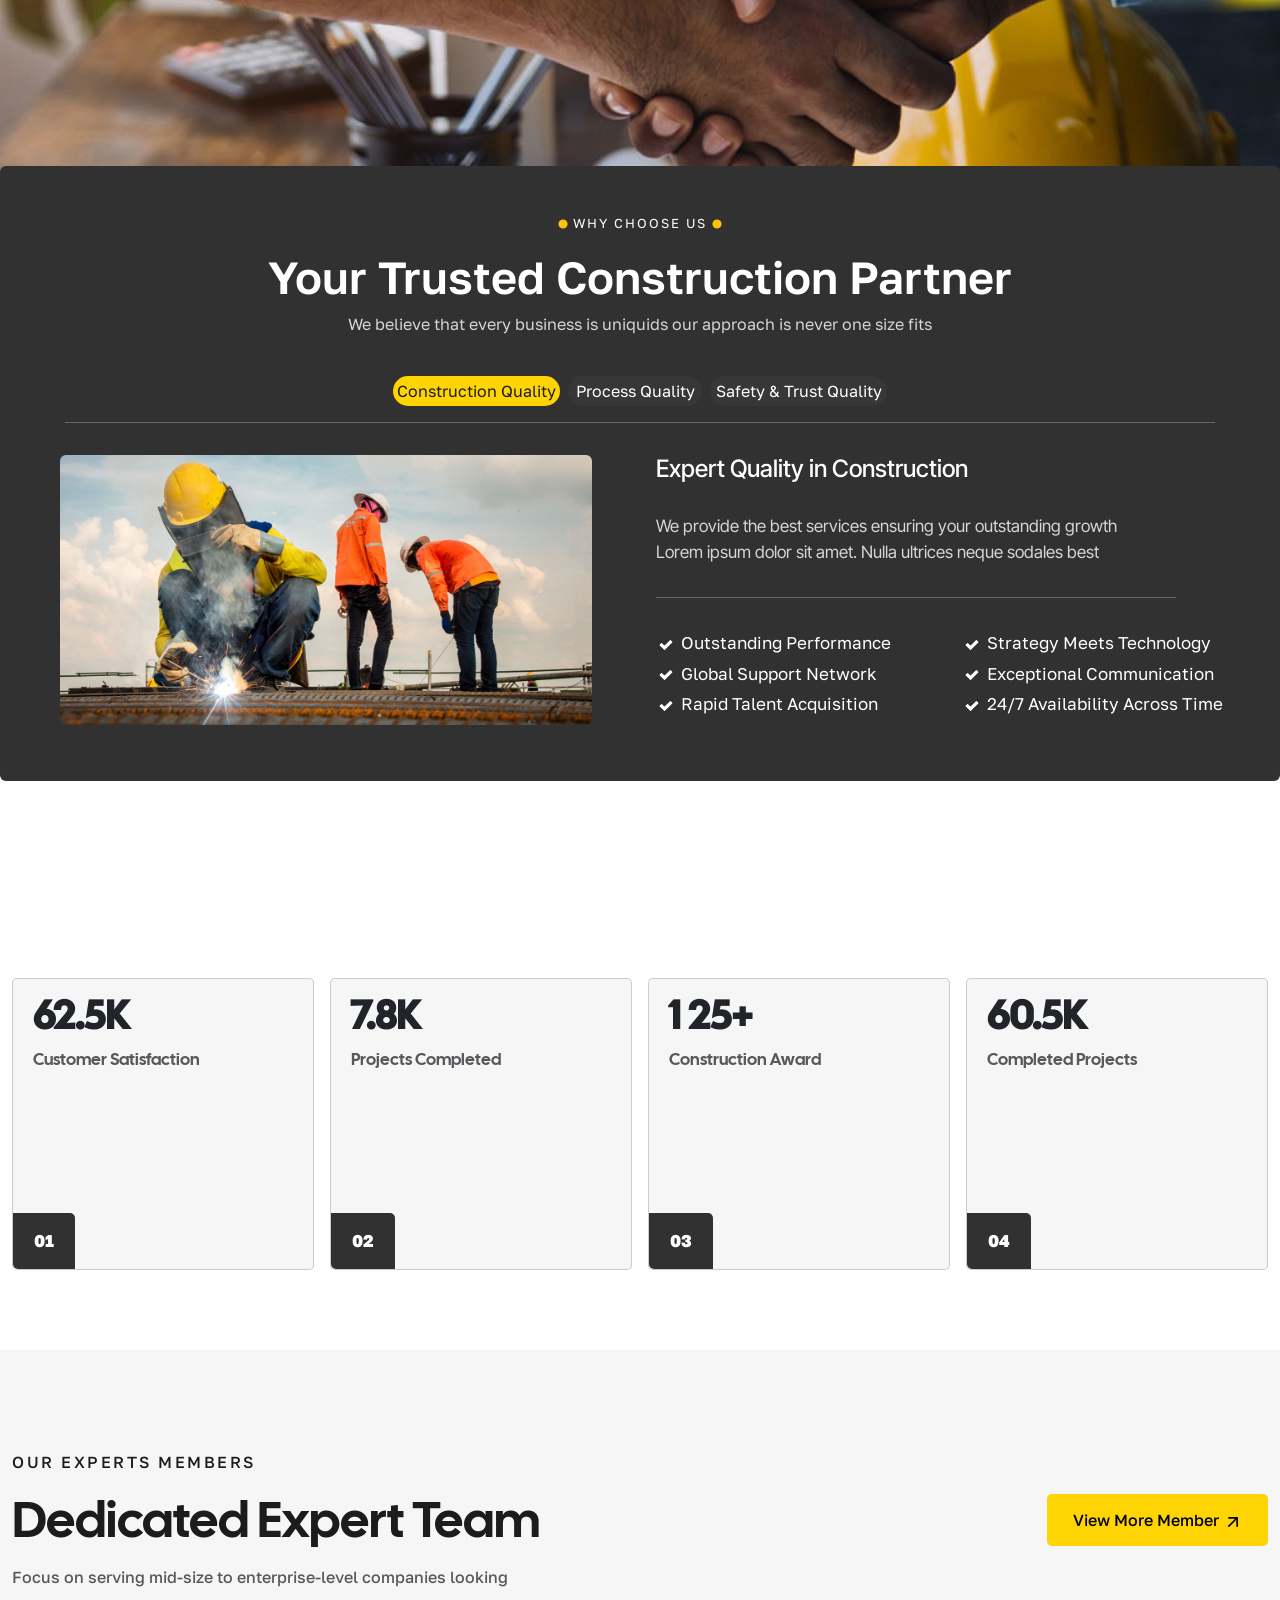
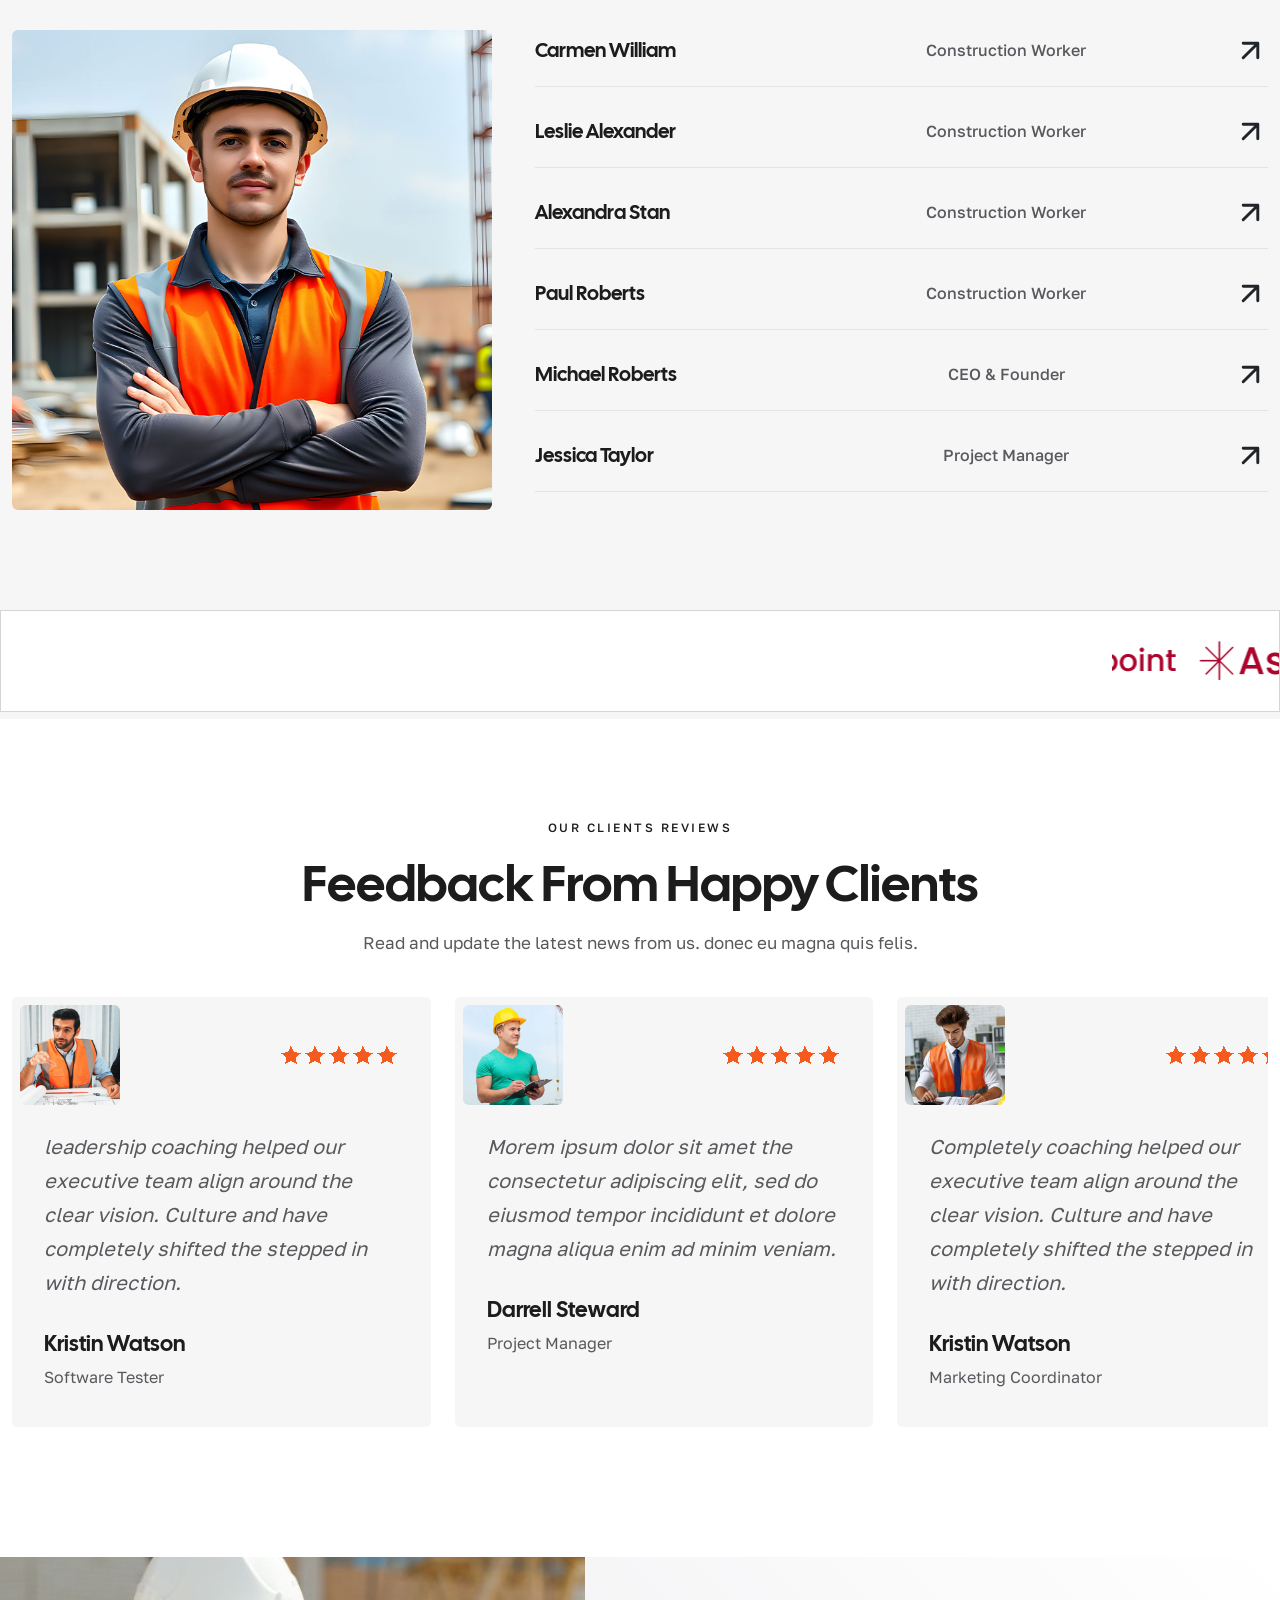
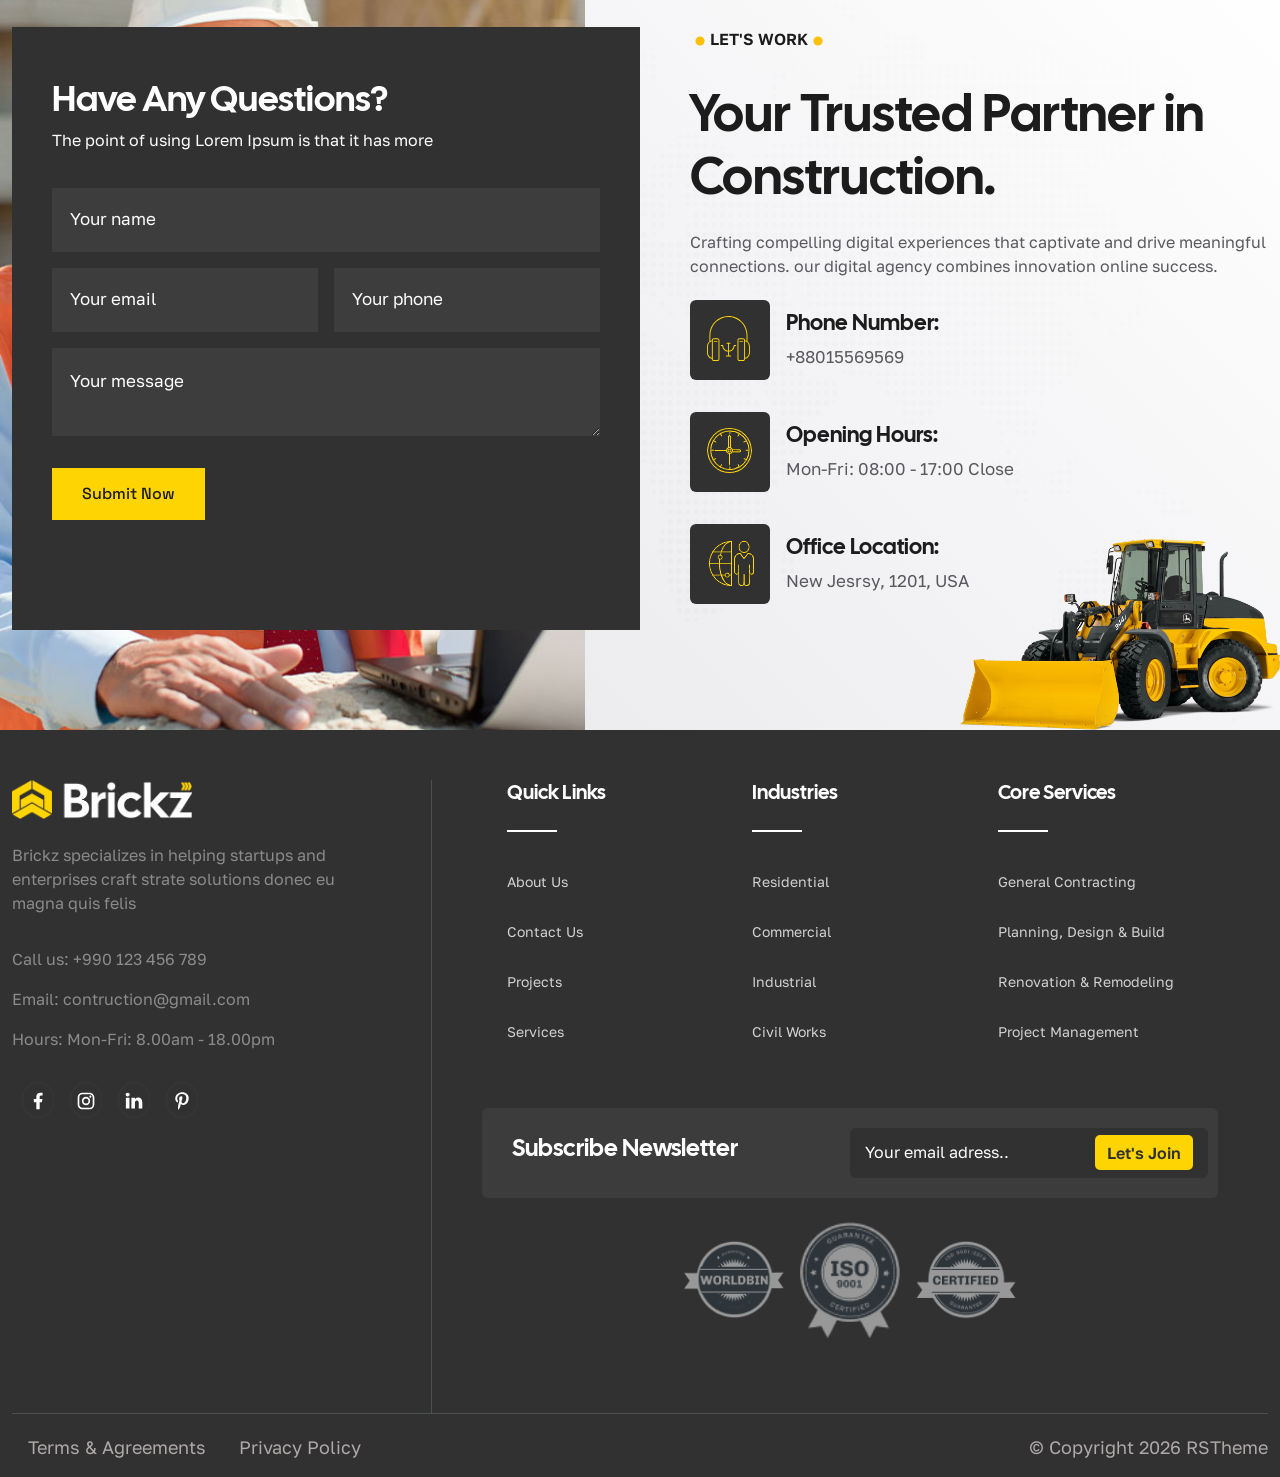
==== commit 3de7317b: "vertion05" ====
--- a/about.html
+++ b/about.html
@@ -121,7 +121,6 @@
             </div>
         </div>
     </header>
-    <!-- section '1' -->
     <section id="bg">
         <div class="container d-flex flex-column justify-content-center align-items-center text-center">
             <div class="back d-flex justify-content-center align-items-center gap-3">
@@ -376,7 +375,8 @@
                 <div
                     class="div1 col-12 col-md-6 col-lg-6 d-flex flex-column align-items-center align-items-md-start align-items-lg-start">
                     <span>Our Experts Members</span>
-                    <h2 class="text-center text-md-start text-lg-start">Dedicated Expert Team</h2>
+                    <h2 class="text-center text-md-start text-lg-start animate__animated animate__bounceInLeft wow">
+                        Dedicated Expert Team</h2>
                     <p class="text-center text-md-start text-lg-start">Focus on serving mid-size to enterprise-level
                         companies looking</p>
                 </div>
@@ -498,7 +498,7 @@
         <div class="container">
             <header class="text-center d-flex flex-column gap-3">
                 <span>Our Clients Reviews</span>
-                <h2 class="m-0">Feedback From Happy Clients</h2>
+                <h2 class="m-0 animate__animated animate__fadeIn wow">Feedback From Happy Clients</h2>
                 <p>Read and update the latest news from us. donec eu magna quis felis.</p>
             </header>
             <aside>
@@ -719,7 +719,7 @@
                     <div class="parent rounded col-12 d-flex flex-wrap align-items-center">
                         <h3 class="col-12 col-md-12 col-lg-6">Subscribe Newsletter</h3>
                         <div class="inbut col-12 col-md-12 col-lg-6 d-flex align-items-center rounded">
-                            <input placeholder="Your email adress.." type="text">
+                            <input placeholder="Your email adress.." type="email">
                             <button class="d-none d-md-flex d-lg-flex justify-content-center align-items-center">Let's
                                 Join</button>
                         </div>
@@ -741,16 +741,22 @@
             <div
                 class="text d-flex justify-content-center justify-content-md-start justify-content-lg-start col-12 col-md-6 col-lg-6">
                 <div class="d-flex flex-wrap gap-0 g-md-4 g-lg-4 col-12 text-center">
-                    <p class="col-12 col-md-6 col-lg-4 m-0 pb-2">Terms & Agreements</p>
-                    <p class="col-12 col-md-6 col-lg-3  m-0 pb-2">Privacy Policy</p>
+                    <p class="tex1 col-12 col-md-6 col-lg-4 m-0 pb-3">Terms & Agreements</p>
+                    <p class="tex1 col-12 col-md-6 col-lg-3  m-0 pb-3">Privacy Policy</p>
                 </div>
             </div>
             <div
                 class="text col-12 col-md-6 col-lg-6 d-flex justify-content-center justify-content-md-end justify-content-lg-end align-items-end ">
-                <p>© Copyright 2026 RSTheme</p>
+                <p class="m-15 m-md-0 m-lg-0">© Copyright 2026 RSTheme</p>
             </div>
         </div>
     </footer>
+    <button id="backToTop" class="back-to-top" title="Go to top">
+        <svg viewBox="0 0 24 24" xmlns="http://www.w3.org/2000/svg">
+            <path d="M12 4L12 20M12 4L5 11M12 4L19 11" stroke="currentColor" stroke-width="2" stroke-linecap="round"
+                stroke-linejoin="round" />
+        </svg>
+    </button>
 </body>
 
 </html>
--- a/about.css
+++ b/about.css
@@ -188,7 +188,6 @@
       content: "";
       position: absolute;
       bottom: 0;
-      /* left: 50%; */
       right: 30%;
       width: 150px;
       height: 2px;
@@ -221,7 +220,6 @@
     @media (min-width: 768px) and (max-width: 1024px) {
       max-width: 800px;
     }
-    /* Left */
     .Left_img {
       overflow: hidden;
       @media (max-width: 1024px) {
@@ -236,9 +234,7 @@
         }
       }
     }
-    /* Right */
     .all-right {
-      /* Top */
       @media (min-width: 768px) and (max-width: 1024px) {
         width: 100%;
       }
@@ -275,12 +271,10 @@
           }
         }
       }
-      /* bottom */
       .all-bottom {
         @media (min-width: 1025px) {
           padding-top: 20px;
         }
-        /* Left */
         .b-left {
           @media (max-width: 1024px) {
             padding-bottom: 20px;
@@ -292,7 +286,6 @@
             }
             span {
               @media (max-width: 1024px) {
-                /* padding-bottom: 20px; */
                 width: 100%;
               }
               font-size: clamp(16px, 3vw, 18px);
@@ -677,6 +670,7 @@
           font-family: "Cal Sans", sans-serif;
           font-weight: 400;
           color: rgb(28 28 29);
+          animation-duration: 3s;
         }
         p {
           font-size: 16px;
@@ -781,6 +775,7 @@
         font-family: "Cal Sans", sans-serif;
         font-weight: 400;
         color: rgb(28 28 29);
+        animation-duration: 3s;
       }
       p {
         font-size: 17px;
@@ -987,8 +982,6 @@
   align-items: center;
   .container_1 {
     padding-bottom: 20px;
-    /* padding-top: 25px; */
-    /* margin: 0px 30px ; */
     padding-top: 50px;
     @media (min-width: 993px) {
       max-width: 1300px !important;
@@ -1031,8 +1024,6 @@
           }
         }
         @media (max-width: 992px) {
-          /* border-top: 1px solid #3c3e3f; */
-          /* border-right: 0; */
         }
         .title::after {
           content: "";
@@ -1066,155 +1057,157 @@
           }
         }
       }
-      .vc{
+      .vc {
         @media (min-width: 993px) {
-          padding: 0px 50px;          
+          padding: 0px 50px;
         }
         border-left: 1px solid #4b5053;
         @media (max-width: 992px) {
-          border: 0;          
-        }
-      .cv1 {
-        h4 {
-          font-size: 20px;
-          font-family: "Cal Sans", sans-serif;
-          font-weight: 400;
-          color: #ffffff;
-          padding-bottom: 5px;
-          /* border-top: 1px solid #3c3e3f; */
-          padding-top: 0px;
-          padding-left: 25px;
-          @media (max-width: 992px) {
-            padding-top: 25px;
-            padding-left: 0;
-            border-top: 0;
-          }
-        }
-        .title {
-          color: white;
-          position: relative;
-          padding-bottom: 15px;
-        }
-        .title::after {
-          content: "";
-          position: absolute;
-          bottom: 0;
-          left: 25px;
-          width: 50px;
-          height: 2px;
-          background-color: white;
-          @media (max-width: 992px) {
-            left: 0;
-          }
-        }
-        p {
-          cursor: pointer;
-          font-size: 16px;
-          font-family: "Golos Text", sans-serif;
-          font-weight: 400;
-          color: #d2d2d2;
-          padding-left: 10px !important;
-          @media (max-width: 992px) {
-            margin-left: -25px;
-          }
-          @media (min-width: 993px) {
-            font-size: 14px;
-          }
-          transition: 300ms;
-          &:hover {
-            color: #fed403;
-            transform: translateX(15px);
+          border: 0;
+        }
+        .cv1 {
+          h4 {
+            font-size: 20px;
+            font-family: "Cal Sans", sans-serif;
+            font-weight: 400;
+            color: #ffffff;
+            padding-bottom: 5px;
+            padding-top: 0px;
+            padding-left: 25px;
+            @media (max-width: 992px) {
+              padding-top: 25px;
+              padding-left: 0;
+              border-top: 0;
+            }
+          }
+          .title {
+            color: white;
+            position: relative;
+            padding-bottom: 15px;
+          }
+          .title::after {
+            content: "";
+            position: absolute;
+            bottom: 0;
+            left: 25px;
+            width: 50px;
+            height: 2px;
+            background-color: white;
+            @media (max-width: 992px) {
+              left: 0;
+            }
+          }
+          p {
+            cursor: pointer;
+            font-size: 16px;
+            font-family: "Golos Text", sans-serif;
+            font-weight: 400;
+            color: #d2d2d2;
+            padding-left: 10px !important;
+            @media (max-width: 992px) {
+              margin-left: -25px;
+            }
+            @media (min-width: 993px) {
+              font-size: 14px;
+            }
+            transition: 300ms;
+            &:hover {
+              color: #fed403;
+              transform: translateX(15px);
+              span {
+                opacity: 1;
+              }
+            }
             span {
+              font-size: 20px;
+              transition: all 300ms ease;
+              opacity: 0;
+            }
+          }
+        }
+        .parent {
+          padding: 20px 10px;
+          background-color: #3c3c3c;
+          h3 {
+            padding-left: clamp(0px, 3vw, 20px);
+            font-size: 24px;
+            font-family: "Cal Sans", sans-serif;
+            font-weight: 400;
+            color: #ffffff;
+          }
+          .inbut {
+            display: flex;
+            background-color: #313131;
+            padding: 0px 15px;
+            input {
+              width: 70%;
+              height: 50px;
+              color: #ffffff;
+              background-color: #313131;
+              outline: none;
+              border: 0;
+              &::placeholder {
+                color: #ffffff;
+                font-family: "Golos Text", sans-serif;
+                font-weight: 400;
+              }
+              @media (max-width: 767px) {
+                width: 100%;
+              }
+              @media (min-width: 768px) and (max-width: 993px) {
+                width: 80%;
+              }
+            }
+            button {
+              width: 30%;
+              height: 35px;
+              border: 0;
+              border-radius: 5px;
+              background-color: #fed403;
+              color: rgb(49 49 49);
+              font-family: "Golos Text", sans-serif;
+              font-weight: 600;
+              transition: 300ms;
+              &:hover {
+                background-color: #e4e4e4;
+              }
+              @media (max-width: 767px) {
+                width: 40%;
+              }
+              @media (min-width: 768px) and (max-width: 993px) {
+                width: 20%;
+              }
+            }
+          }
+          button {
+            width: 116px;
+            height: 37px;
+            border: 0;
+            border-radius: 5px;
+            background-color: #fed403;
+            color: rgb(49 49 49);
+            font-family: "Golos Text", sans-serif;
+            font-weight: 600;
+            transition: 300ms;
+            &:hover {
+              background-color: #e4e4e4;
+            }
+          }
+        }
+        .imgg {
+          img {
+            width: clamp(75px, 12vw, 100px) !important;
+            opacity: 0.5;
+            transition: 300ms;
+            &:hover {
               opacity: 1;
             }
-          }
-          span {
-            font-size: 20px;
-            transition: all 300ms ease;
-            opacity: 0;
-          }
-        }
-      }
-      .parent{
-        padding: 20px 10px;
-        background-color: #3c3c3c;
-        h3{
-          padding-left: clamp(0px, 3vw, 20px);
-          font-size: 24px;
-          font-family: "Cal Sans", sans-serif;
-          font-weight: 400;
-          color: #ffffff;
-        }
-     .inbut {
-      display: flex;
-      background-color: #313131;
-      padding: 0px 15px;
-      input {
-        width: 70%;
-        height: 50px;
-        color: #ffffff;
-        background-color: #313131;
-        outline: none;
-        border: 0;
-        &::placeholder {
-          color: #ffffff;
-          font-family: "Golos Text", sans-serif;
-          font-weight: 400;
-        }
-        @media (max-width: 767px) {
-          width: 100%;
-        }
-        @media (min-width: 768px) and (max-width: 993px) {
-          width: 80%;
-        }
-      }
-      button {
-        width: 30%;
-        height: 35px;
-        border: 0;
-        border-radius: 5px;
-        background-color: #fed403;
-        color: rgb(49 49 49);
-        font-family: "Golos Text", sans-serif;
-        font-weight: 600;
-        transition: 300ms;
-        &:hover {
-          background-color: #e4e4e4;
-        }
-        @media (max-width: 767px) {
-          width: 40%;
-        }
-        @media (min-width: 768px) and (max-width: 993px) {
-          width: 20%;
-        }
-      }
-    }
-    button {
-        width: 116px;
-        height: 37px;
-        border: 0;
-        border-radius: 5px;
-        background-color: #fed403;
-        color: rgb(49 49 49);
-        font-family: "Golos Text", sans-serif;
-        font-weight: 600;
-        transition: 300ms;
-        &:hover {
-          background-color: #e4e4e4;
-        }
-      }
-  }
-  .imgg{
-    img{
-      width: 150%;
-      opacity: 0.5;
-      transition: 300ms;
-      &:hover{
-        opacity: 1;
-      }
-    }
-  }
-    }
+            @media (min-width:768px) {
+              padding-bottom: 75px;
+            }
+          }
+        }
+      }
     }
   }
   .container_2 {
@@ -1222,6 +1215,13 @@
       max-width: 1300px !important;
     }
     .text {
+      .tex1{
+        cursor: pointer;
+        transition: 300ms;
+        &:hover{
+          color: #fed403;
+        }
+      }
       p {
         font-size: 18px;
         font-family: "Golos Text", sans-serif;
@@ -1234,3 +1234,24 @@
     }
   }
 }
+.back-to-top {
+  position: fixed;
+  bottom: 2%;
+  right: 2%;
+  width: 45px;
+  height: 45px;
+  background-color: #fed403;
+  color: #313131;
+  border-radius: 50%;
+  border: none;
+  display: none;
+  align-items: center;
+  justify-content: center;
+  z-index: 9999;
+  cursor: pointer;
+  transition: all 0.3s ease;
+  svg {
+    width: 20px;
+    height: 20px;
+  }
+}
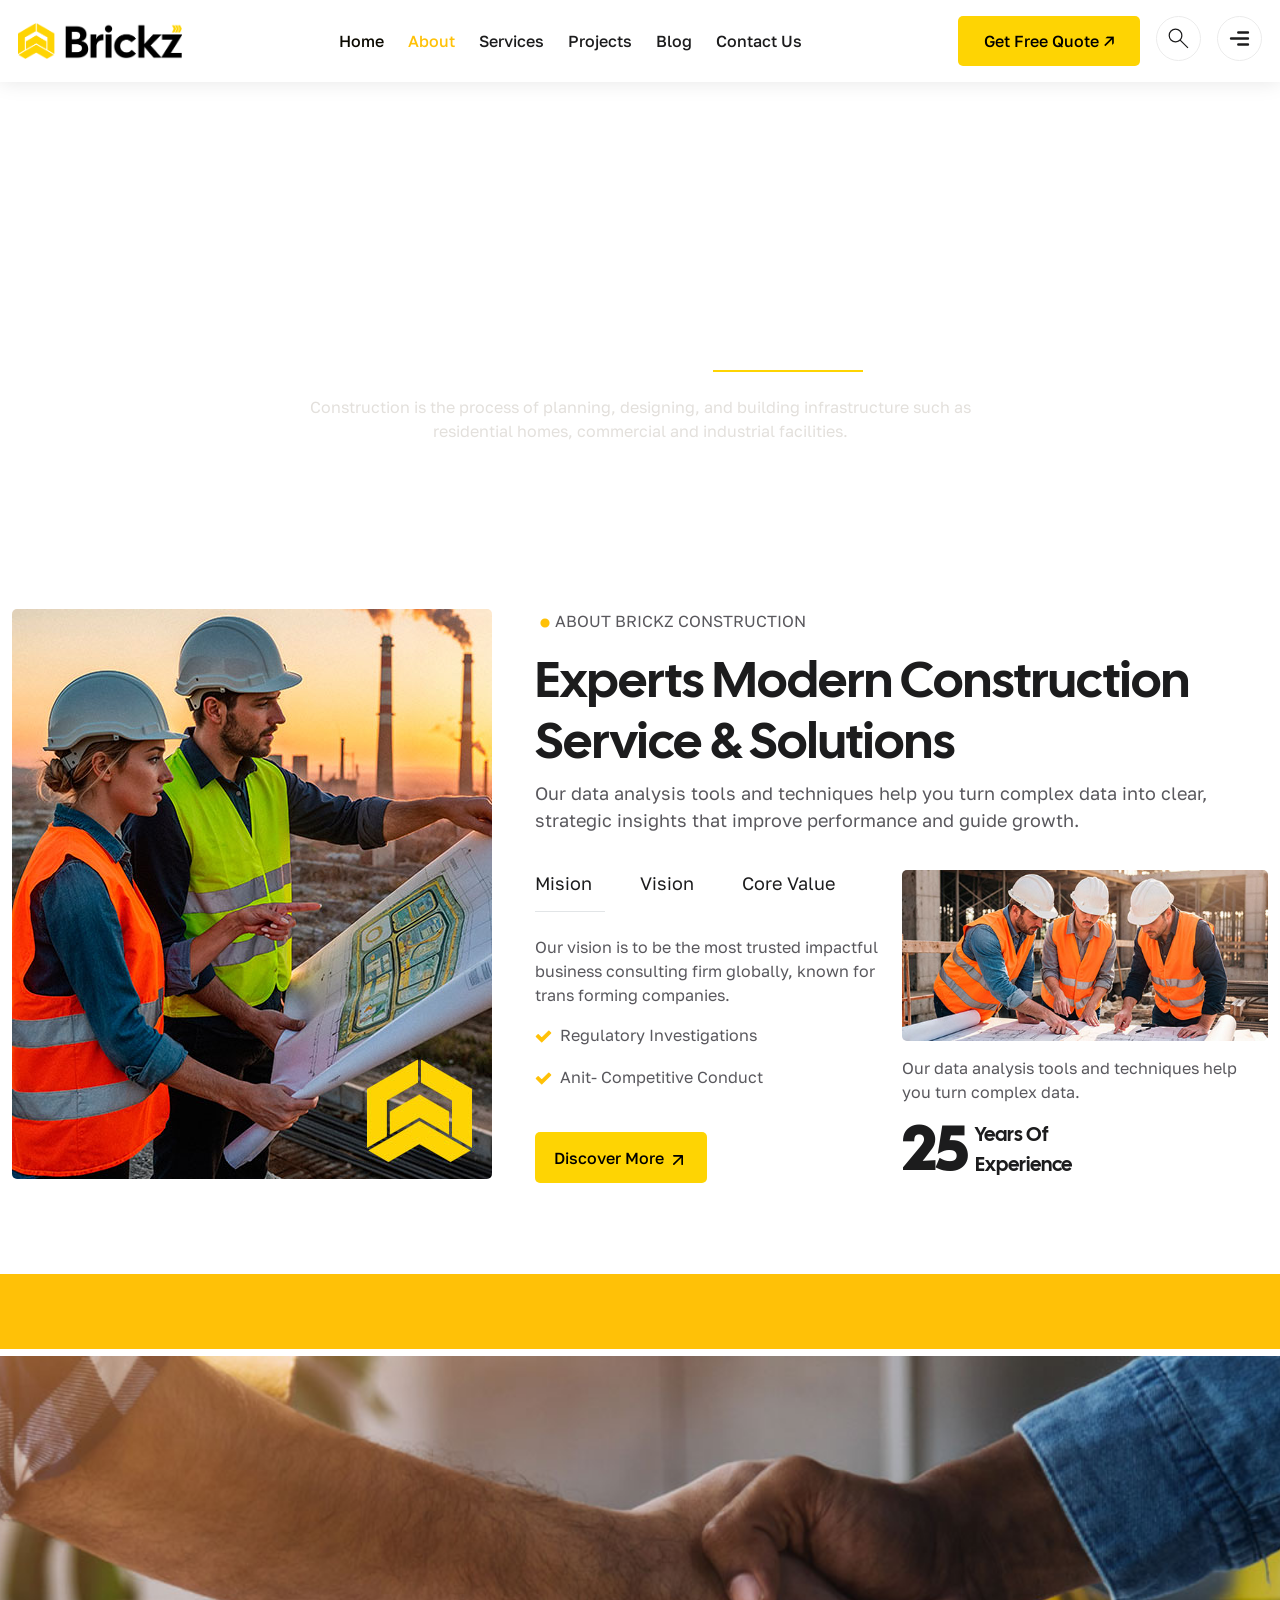
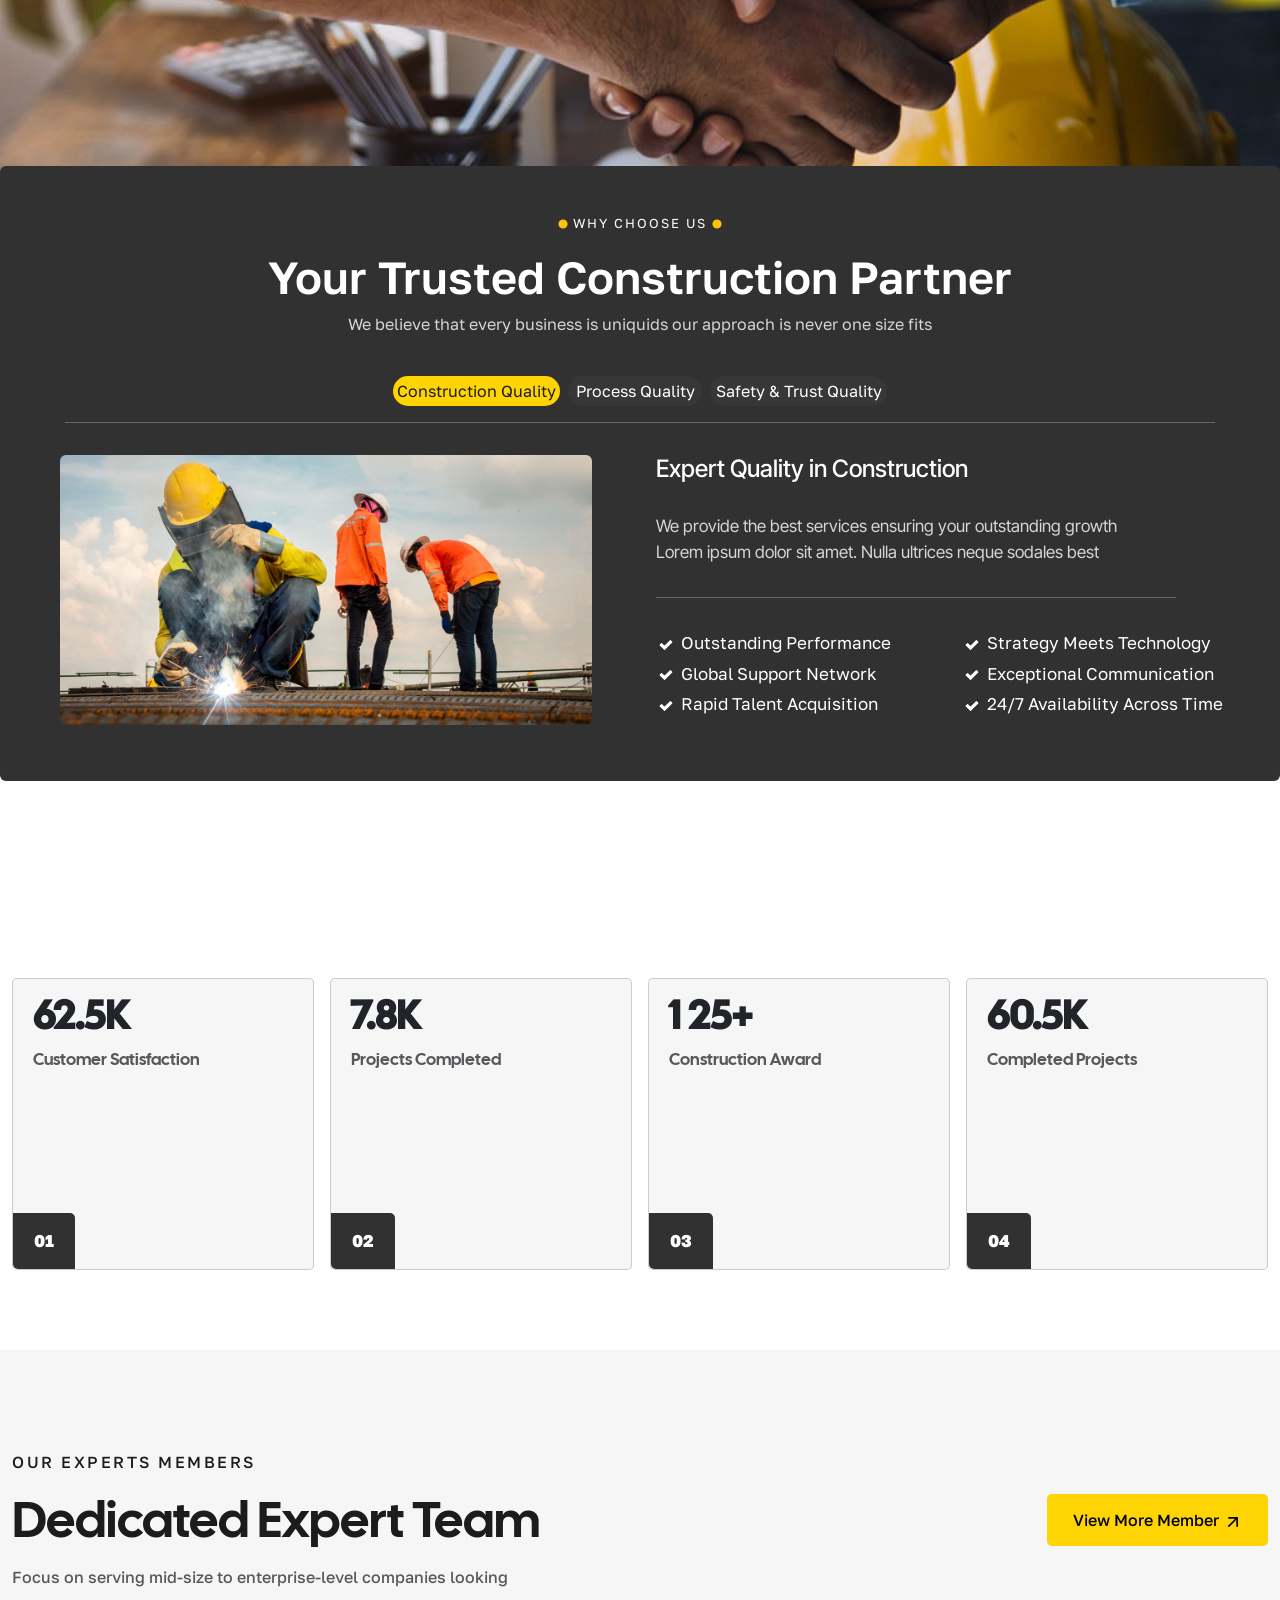
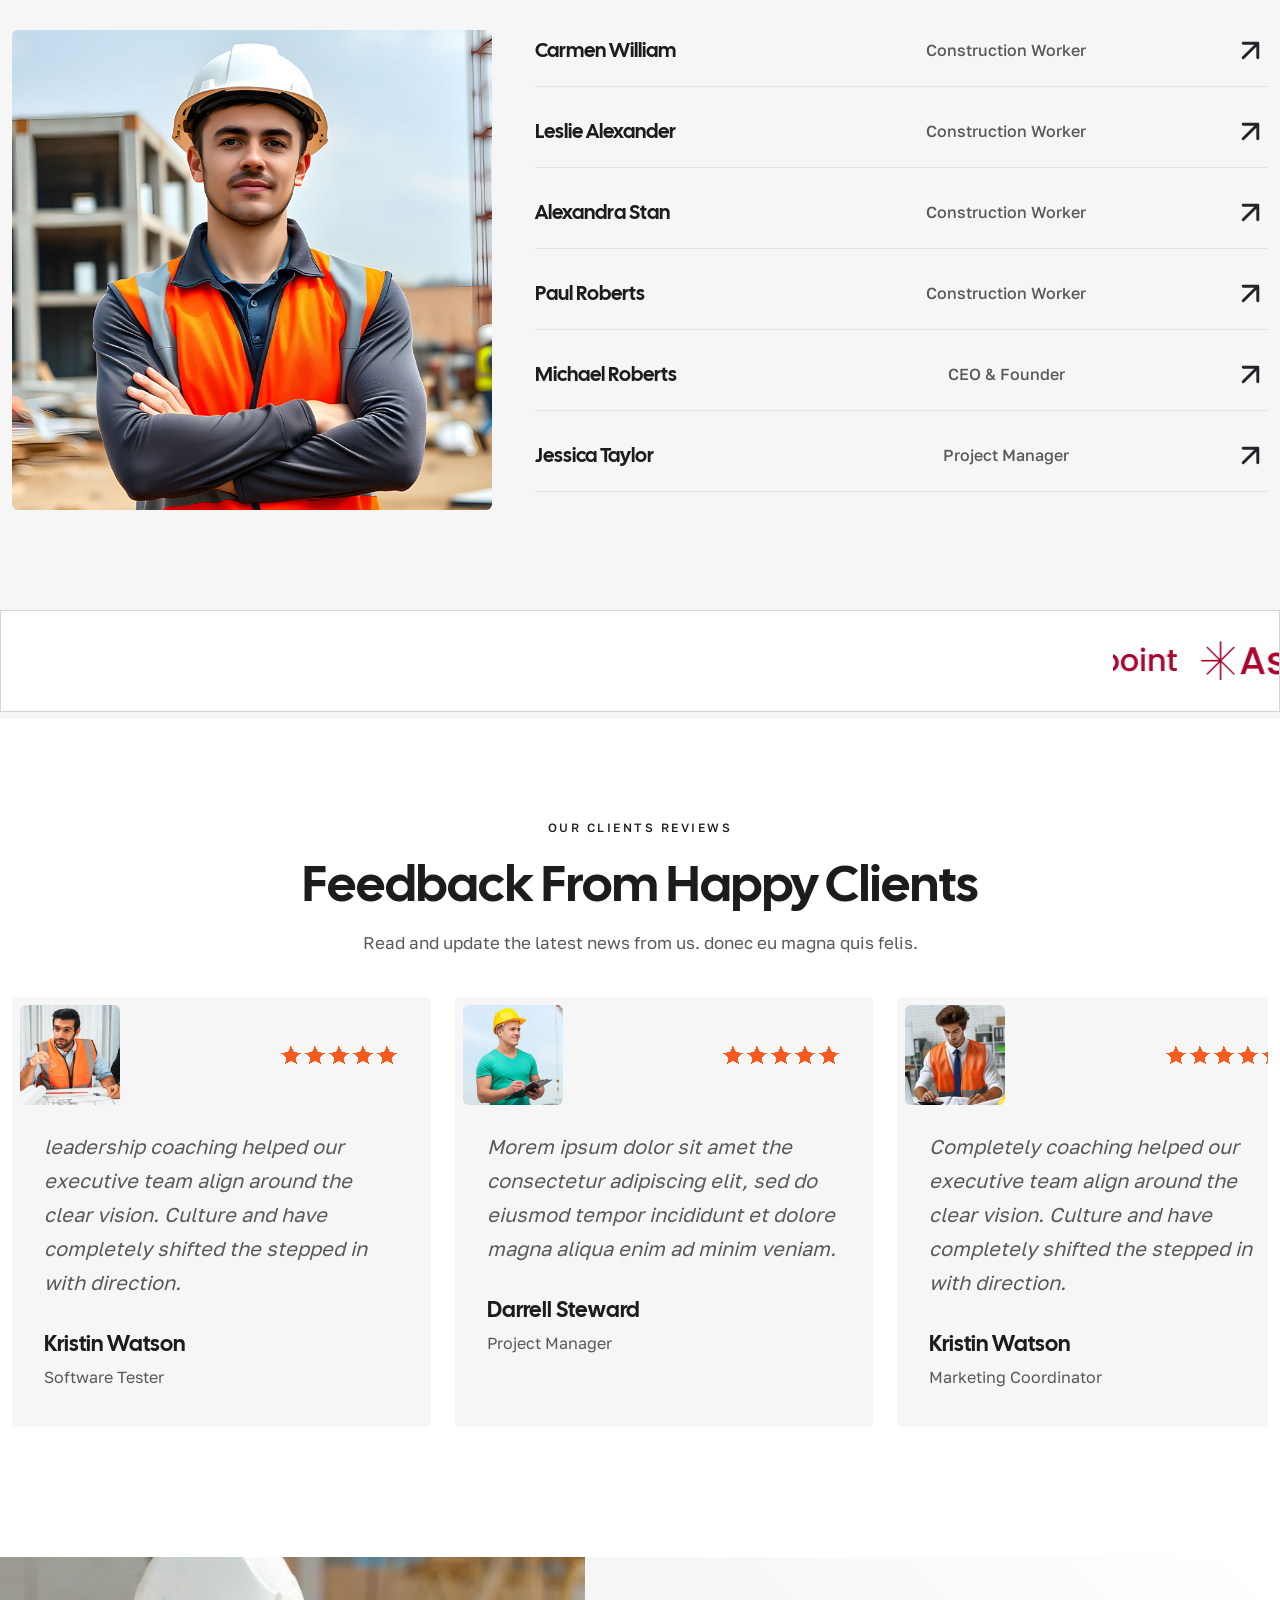
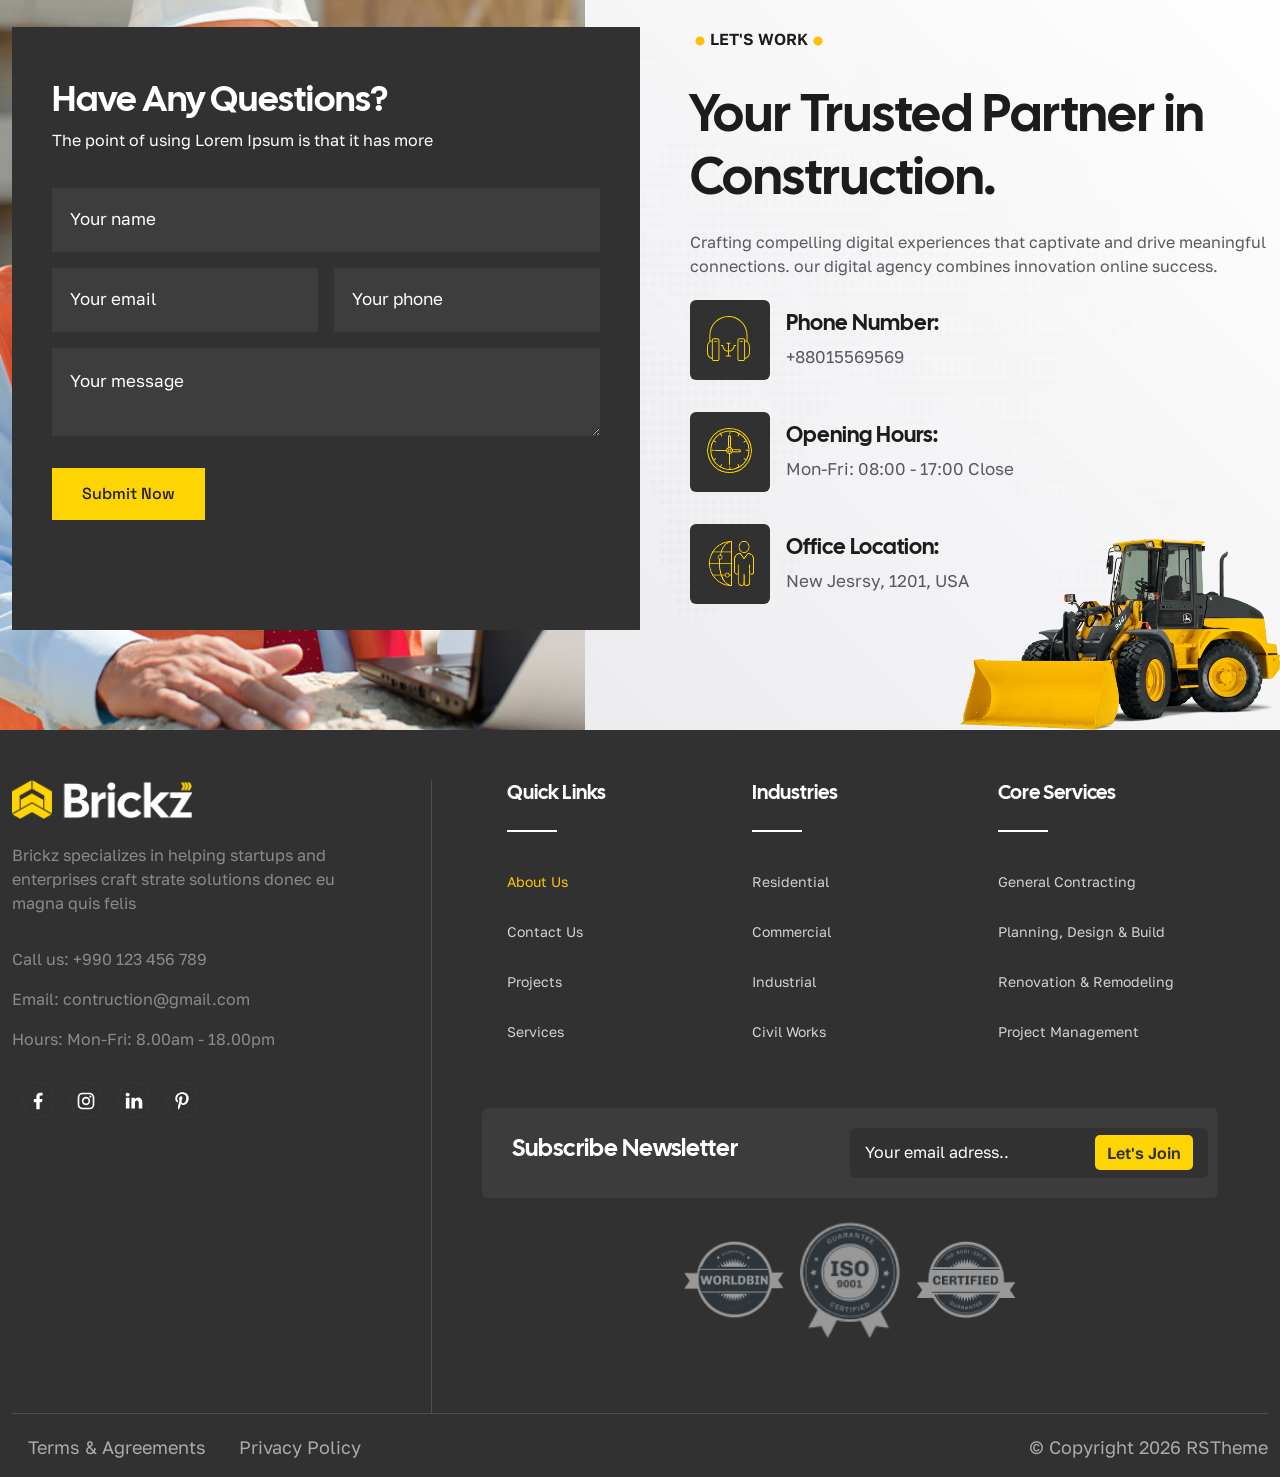
==== commit 6e41f2c3: "vertion06" ====
--- a/about.html
+++ b/about.html
@@ -35,8 +35,7 @@
 </head>
 
 <body>
-    <div style="padding-bottom: 80px;">
-    </div>
+    
     <div class="gg d-flex justify-content-between align-items-center px-4 py-2">
         <div class="gg1 col-6 d-flex d-none d-md-none d-lg-flex">
             <div class="bg-dark text-warning d-flex   justify-content-center align-items-center rounded">
@@ -70,14 +69,16 @@
                 </svg> Send mail: brickzconstruction@gmail.com</p>
         </div>
     </div>
+    <div style="padding-bottom: 80px;">
+    </div>
     <header class="fixed-top d-flex justify-content-center flex-wrap w-100">
         <div class="container">
             <div class="head d-flex justify-content-between align-items-center py-3 z-3">
                 <img class="ps-3" src="./images/head.png" width="180px" alt="">
                 <nav class="d-sm-none d-md-none d-lg-flex gap-4 ">
                     <a class="yell text-decoration-none " href="./index.html">Home</a>
-                    <a class="text-decoration-none" href="./about.html">About</a>
-                    <a class="text-decoration-none" href="">Services</a>
+                    <a class="text-decoration-none text-warning" href="./about.html">About</a>
+                    <a class="text-decoration-none" href="./services.html">Services</a>
                     <a class="text-decoration-none" href="">Projects</a>
                     <a class="text-decoration-none" href="">Blog</a>
                     <a class="text-decoration-none" href="">Contact Us</a>
@@ -108,8 +109,8 @@
                         <div>
                             <div class="off3 d-flex flex-column ps-3">
                                 <a class="yell text-decoration-none " href="./index.html">Home</a>
-                                <a class="text-decoration-none" href="./about.html">About</a>
-                                <a class="text-decoration-none" href="">Services</a>
+                                <a class="text-decoration-none text-warning" href="./about.html">About</a>
+                                <a class="text-decoration-none" href="./services.html">Services</a>
                                 <a class="text-decoration-none" href="">Projects</a>
                                 <a class="text-decoration-none" href="">Blog</a>
                                 <a class="text-decoration-none" href="">Contact Us</a>
@@ -694,11 +695,13 @@
                         <h4>Quick Links</h4>
                         <h2 class="title"></h2>
                         <a class="text-decoration-none" href="./about.html">
-                            <p class="p1 pb-1 pt-4"><span>>></span> About Us</p>
+                            <p class="p1 pb-1 pt-4 text-warning"><span>>></span> About Us</p>
                         </a>
-                        <p class="p2 pb-1"><span>>></span> Contact Us</p>
-                        <p class="p3 pb-1"><span>>></span> Projects</p>
-                        <p class="p4 pb-1"><span>>></span> Services</p>
+                        <a class="text-decoration-none" href="./contact.html"><p class="p2 pb-1"><span>>></span> Contact Us</p></a>
+                        <a class="text-decoration-none" href="./projects.html"><p class="p3 pb-1"><span>>></span> Projects</p></a>
+                        <a class="text-decoration-none" href="./services.html">
+                            <p class="p4 pb-1"><span>>></span> Services</p>
+                        </a>
                     </div>
                     <div class="cv1 col-12 col-md-4 col-lg-4">
                         <h4>Industries</h4>
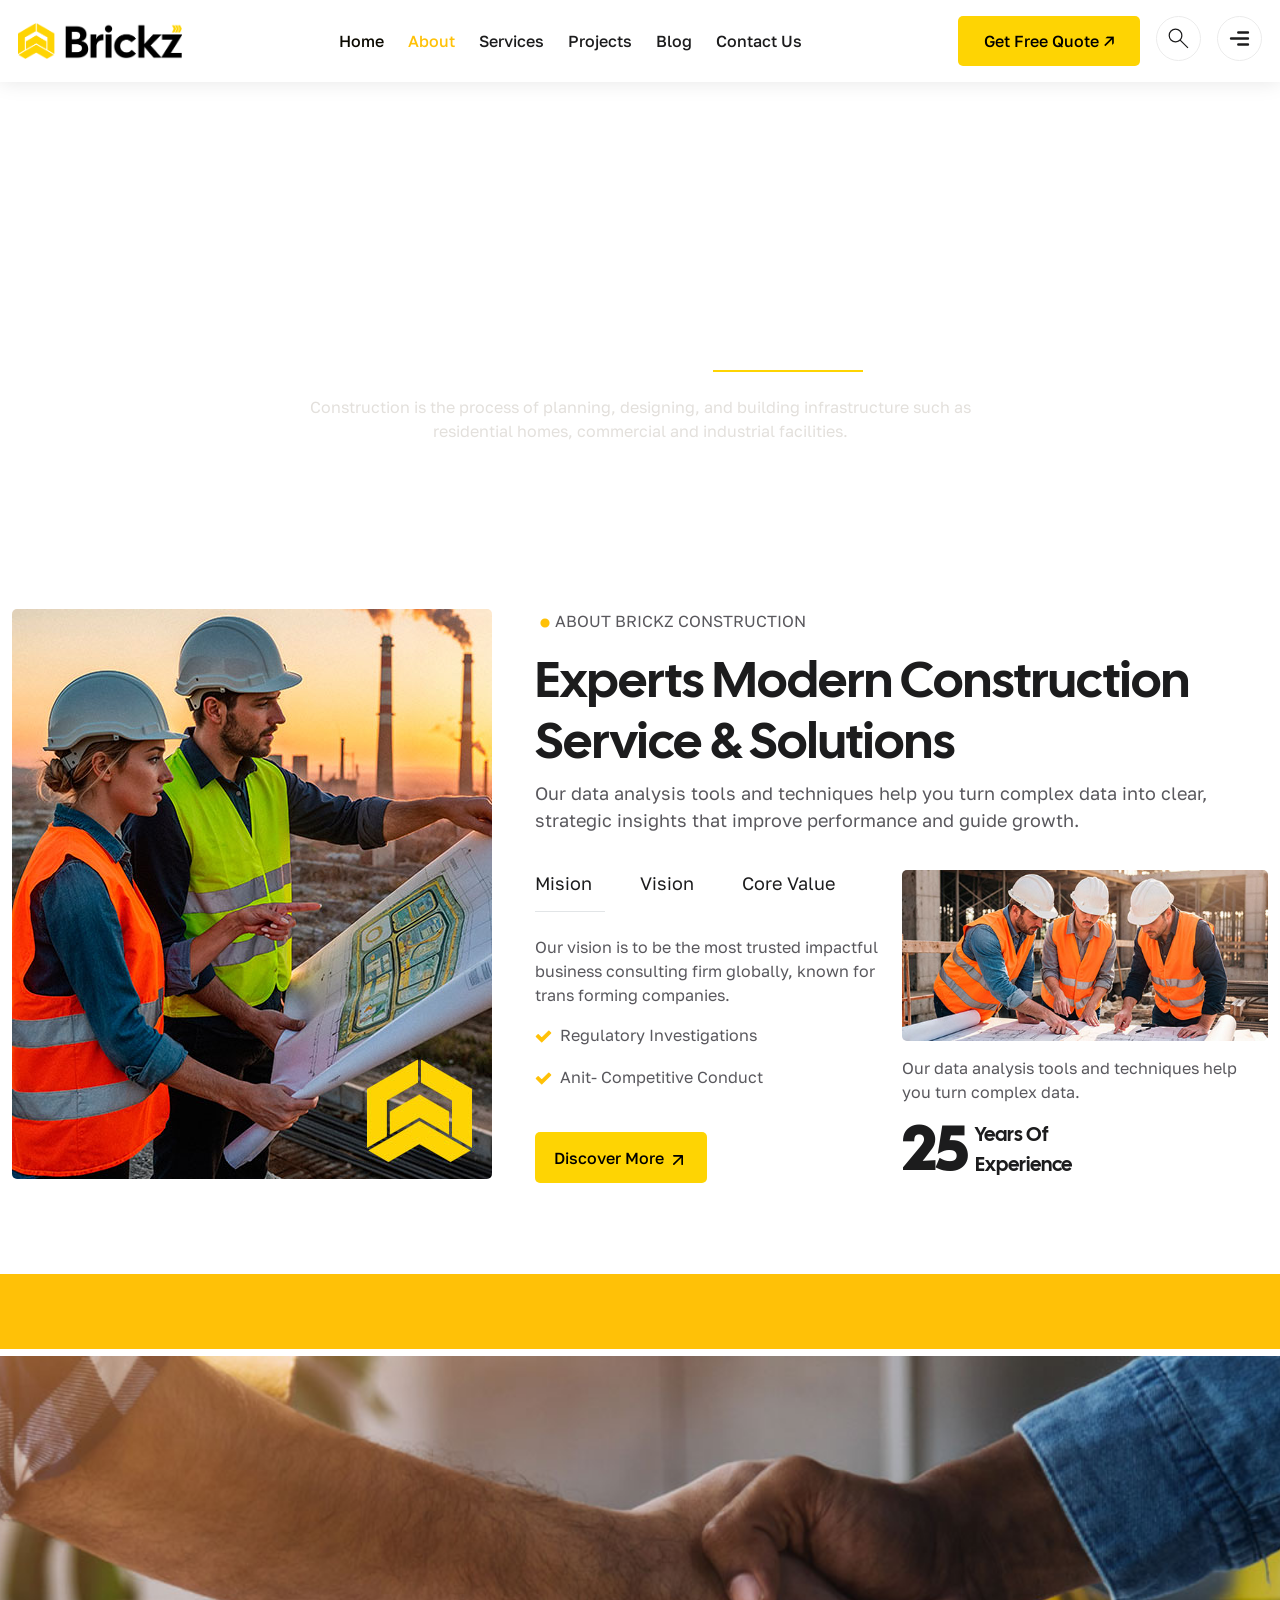
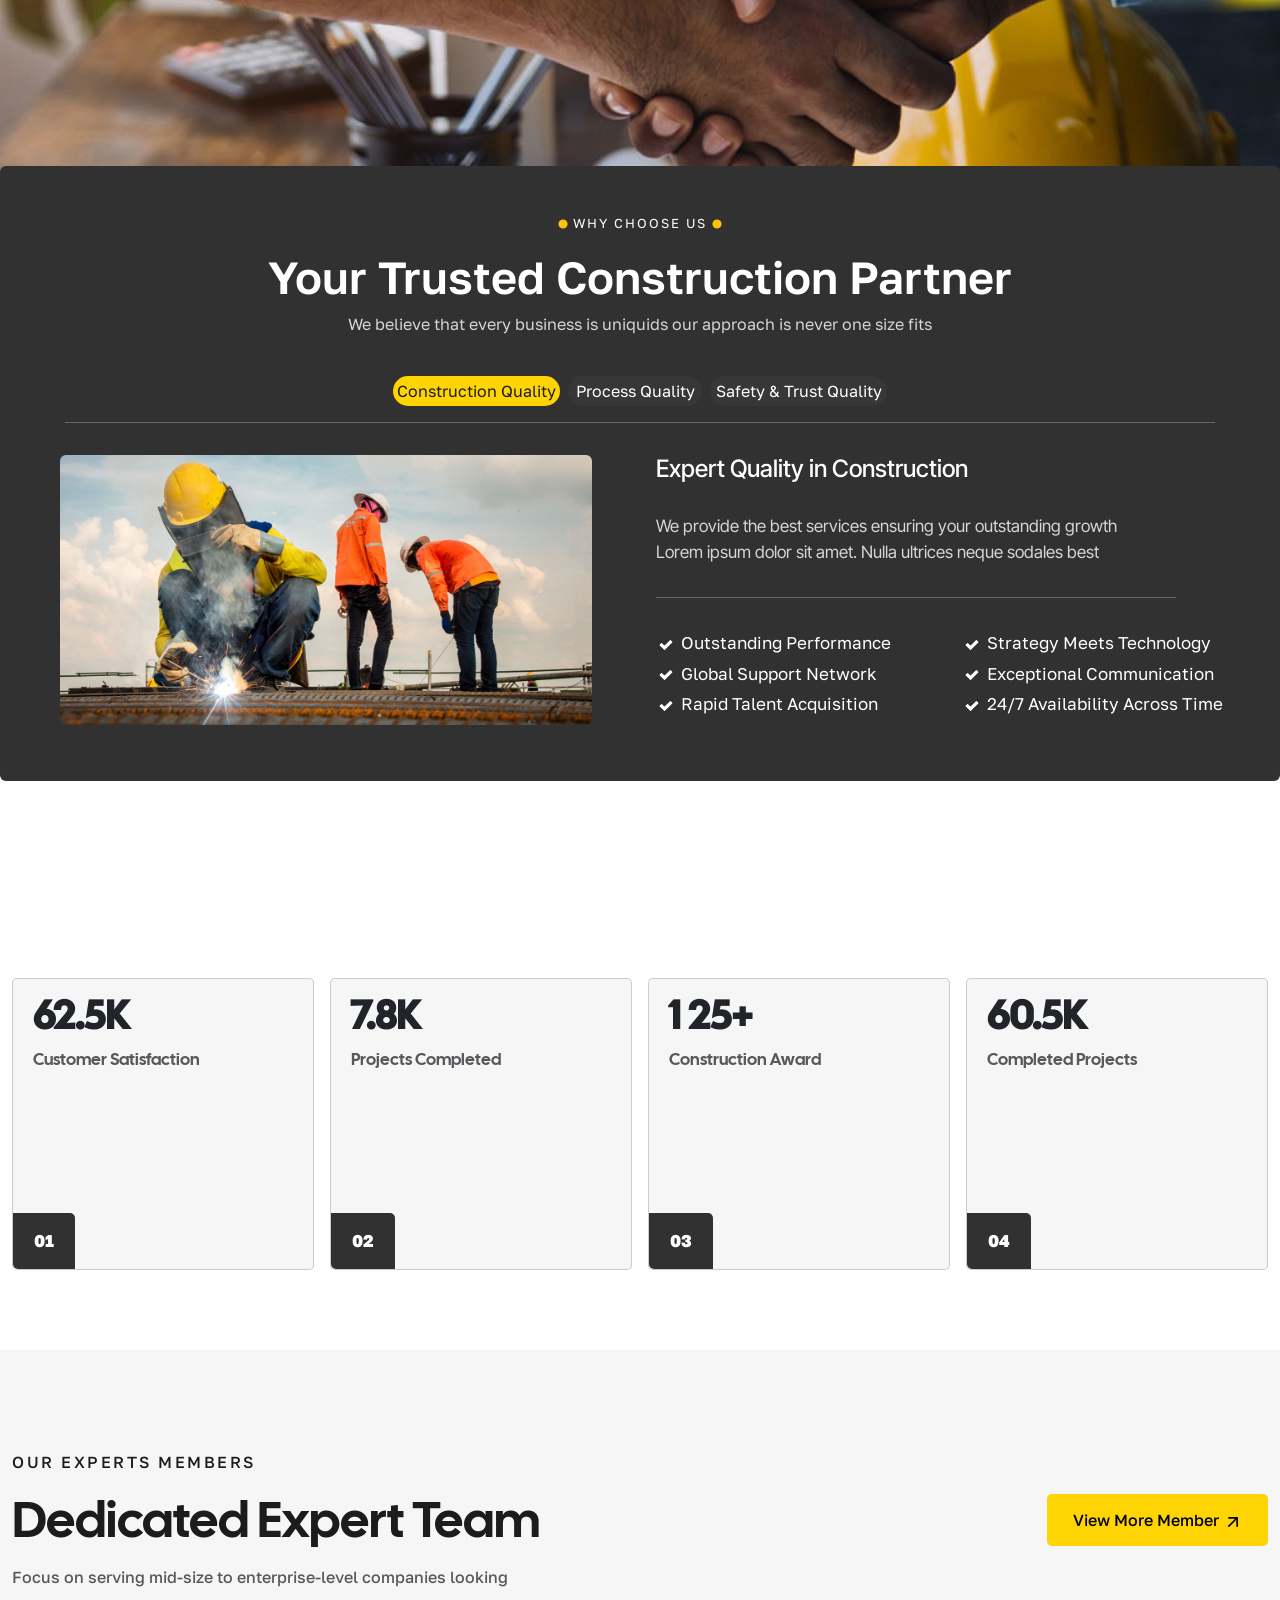
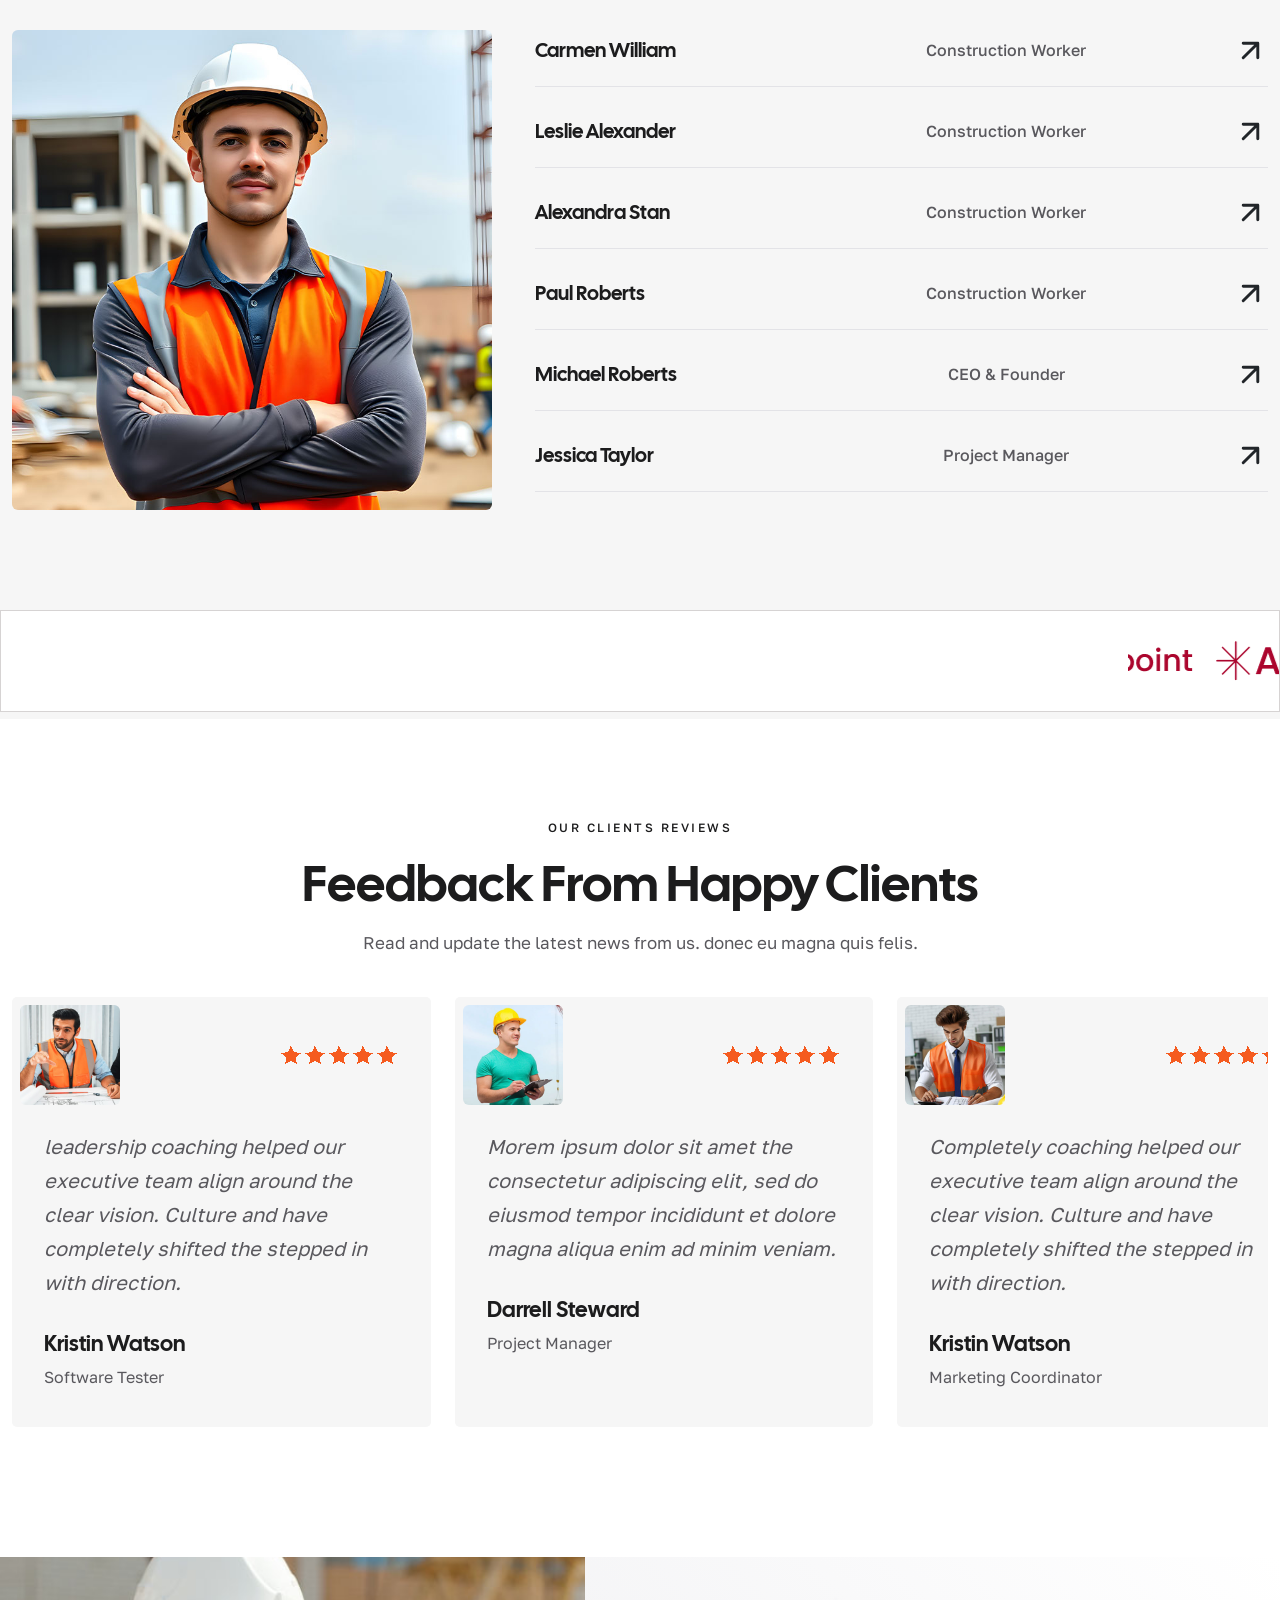
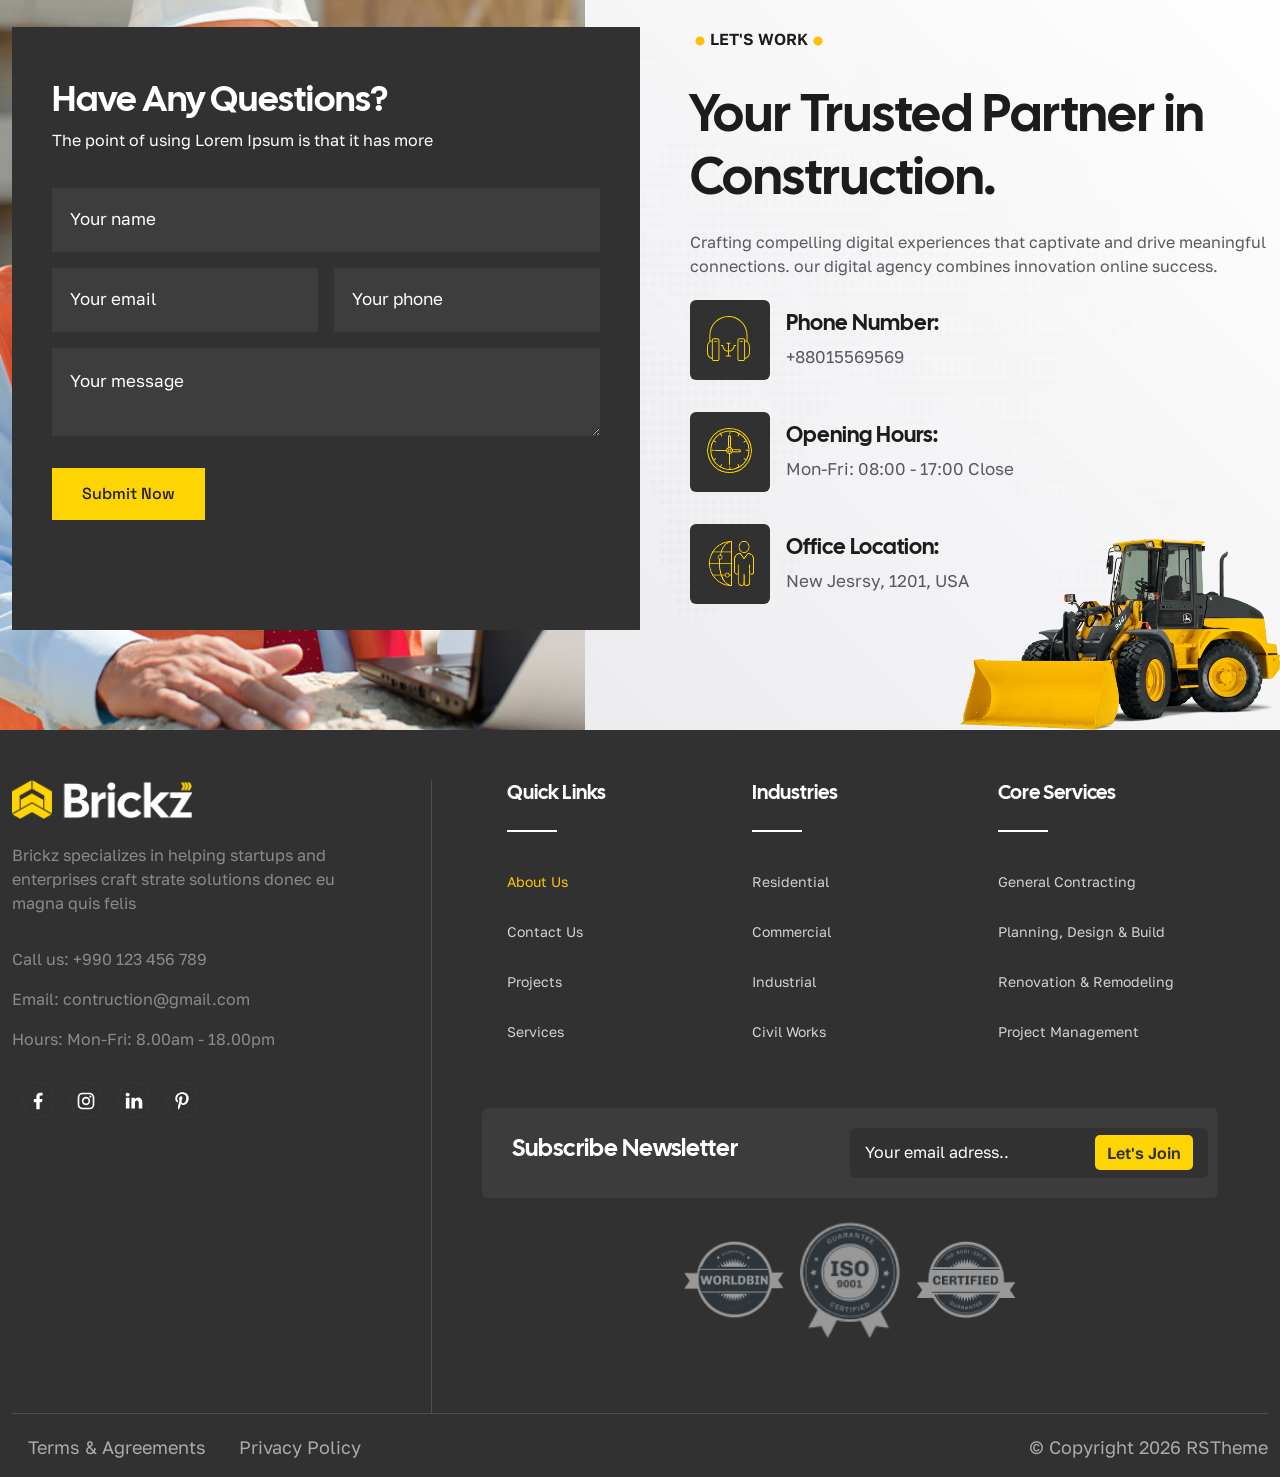
==== commit 52f1b5b5: "vertion07" ====
--- a/about.html
+++ b/about.html
@@ -79,8 +79,8 @@
                     <a class="yell text-decoration-none " href="./index.html">Home</a>
                     <a class="text-decoration-none text-warning" href="./about.html">About</a>
                     <a class="text-decoration-none" href="./services.html">Services</a>
-                    <a class="text-decoration-none" href="">Projects</a>
-                    <a class="text-decoration-none" href="">Blog</a>
+                    <a class="text-decoration-none" href="./Projects.html">Projects</a>
+                    <a class="text-decoration-none" href="./blog.html">Blog</a>
                     <a class="text-decoration-none" href="">Contact Us</a>
                 </nav>
                 <div class="d-flex gap-3 pe-3 overflow-hidden">
@@ -111,8 +111,8 @@
                                 <a class="yell text-decoration-none " href="./index.html">Home</a>
                                 <a class="text-decoration-none text-warning" href="./about.html">About</a>
                                 <a class="text-decoration-none" href="./services.html">Services</a>
-                                <a class="text-decoration-none" href="">Projects</a>
-                                <a class="text-decoration-none" href="">Blog</a>
+                                <a class="text-decoration-none" href="./Projects.html">Projects</a>
+                                <a class="text-decoration-none" href="./blog.html">Blog</a>
                                 <a class="text-decoration-none" href="">Contact Us</a>
                             </div>
                         </div>
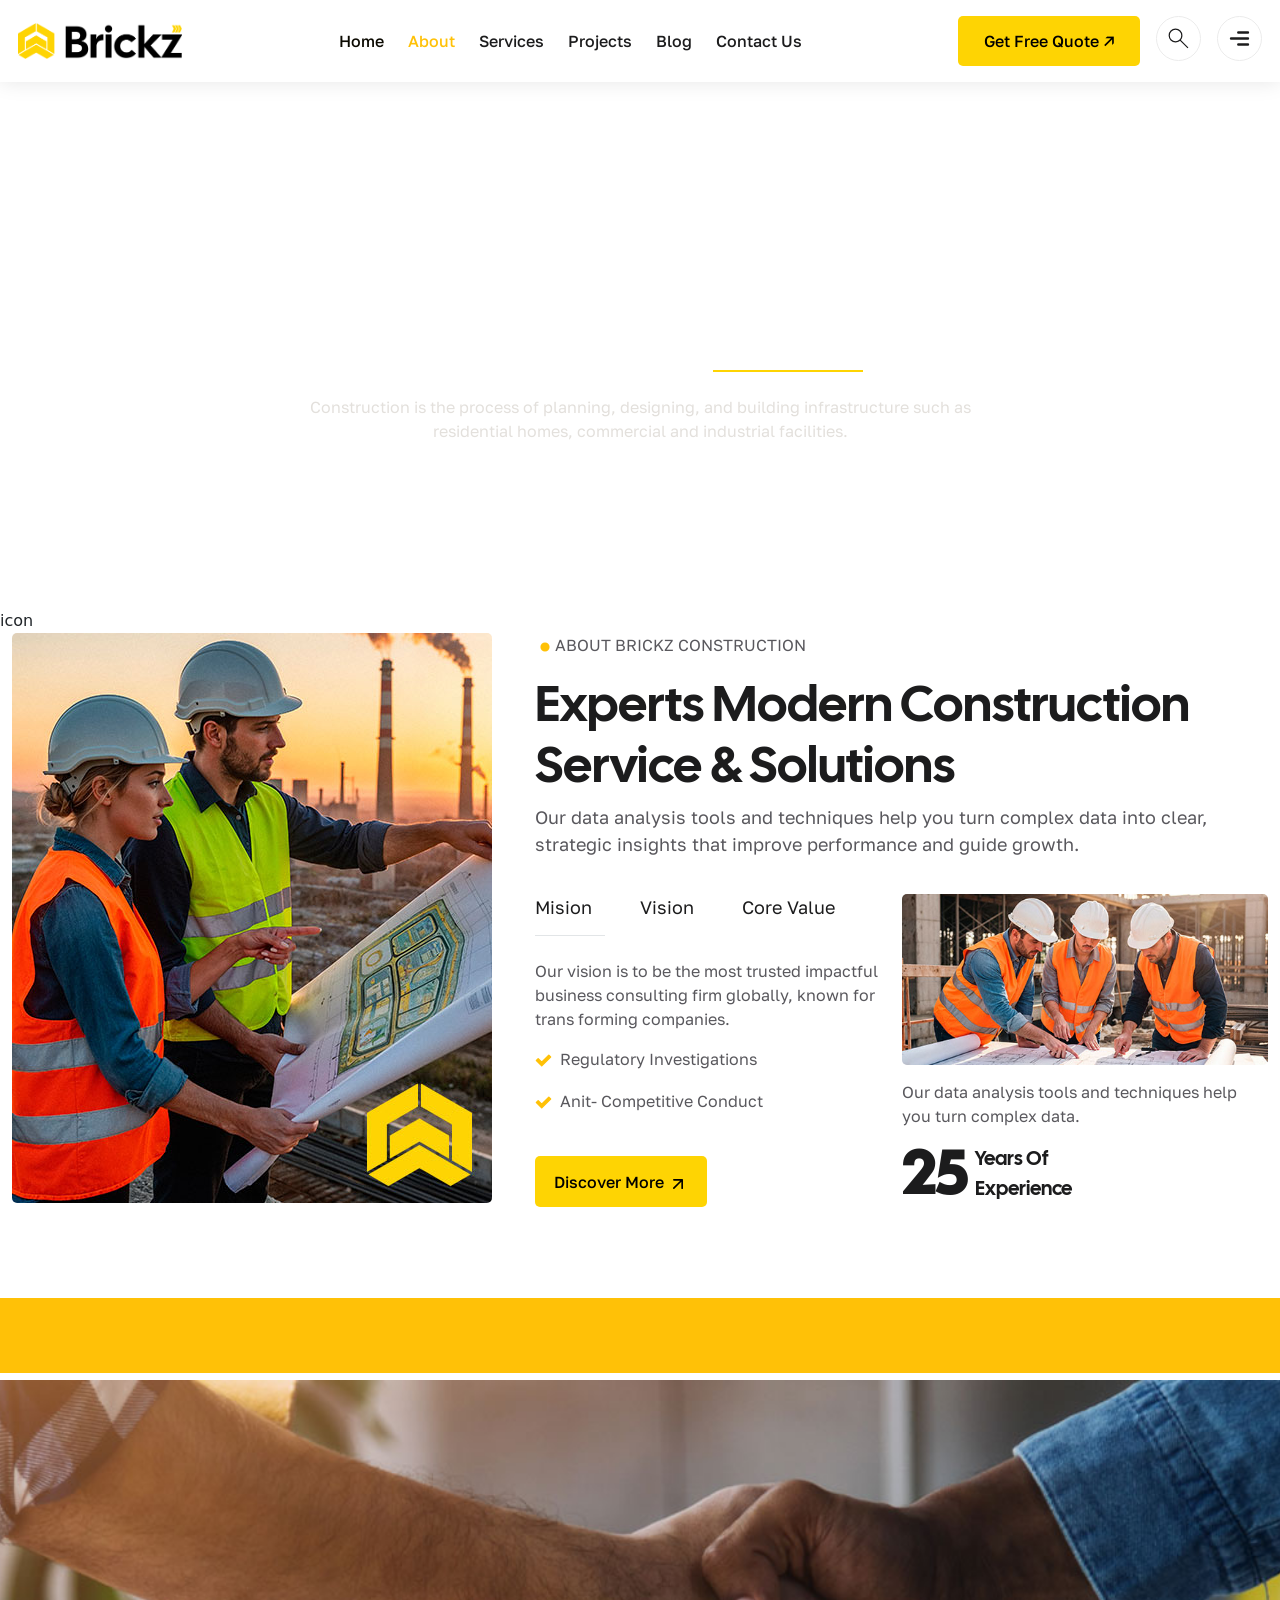
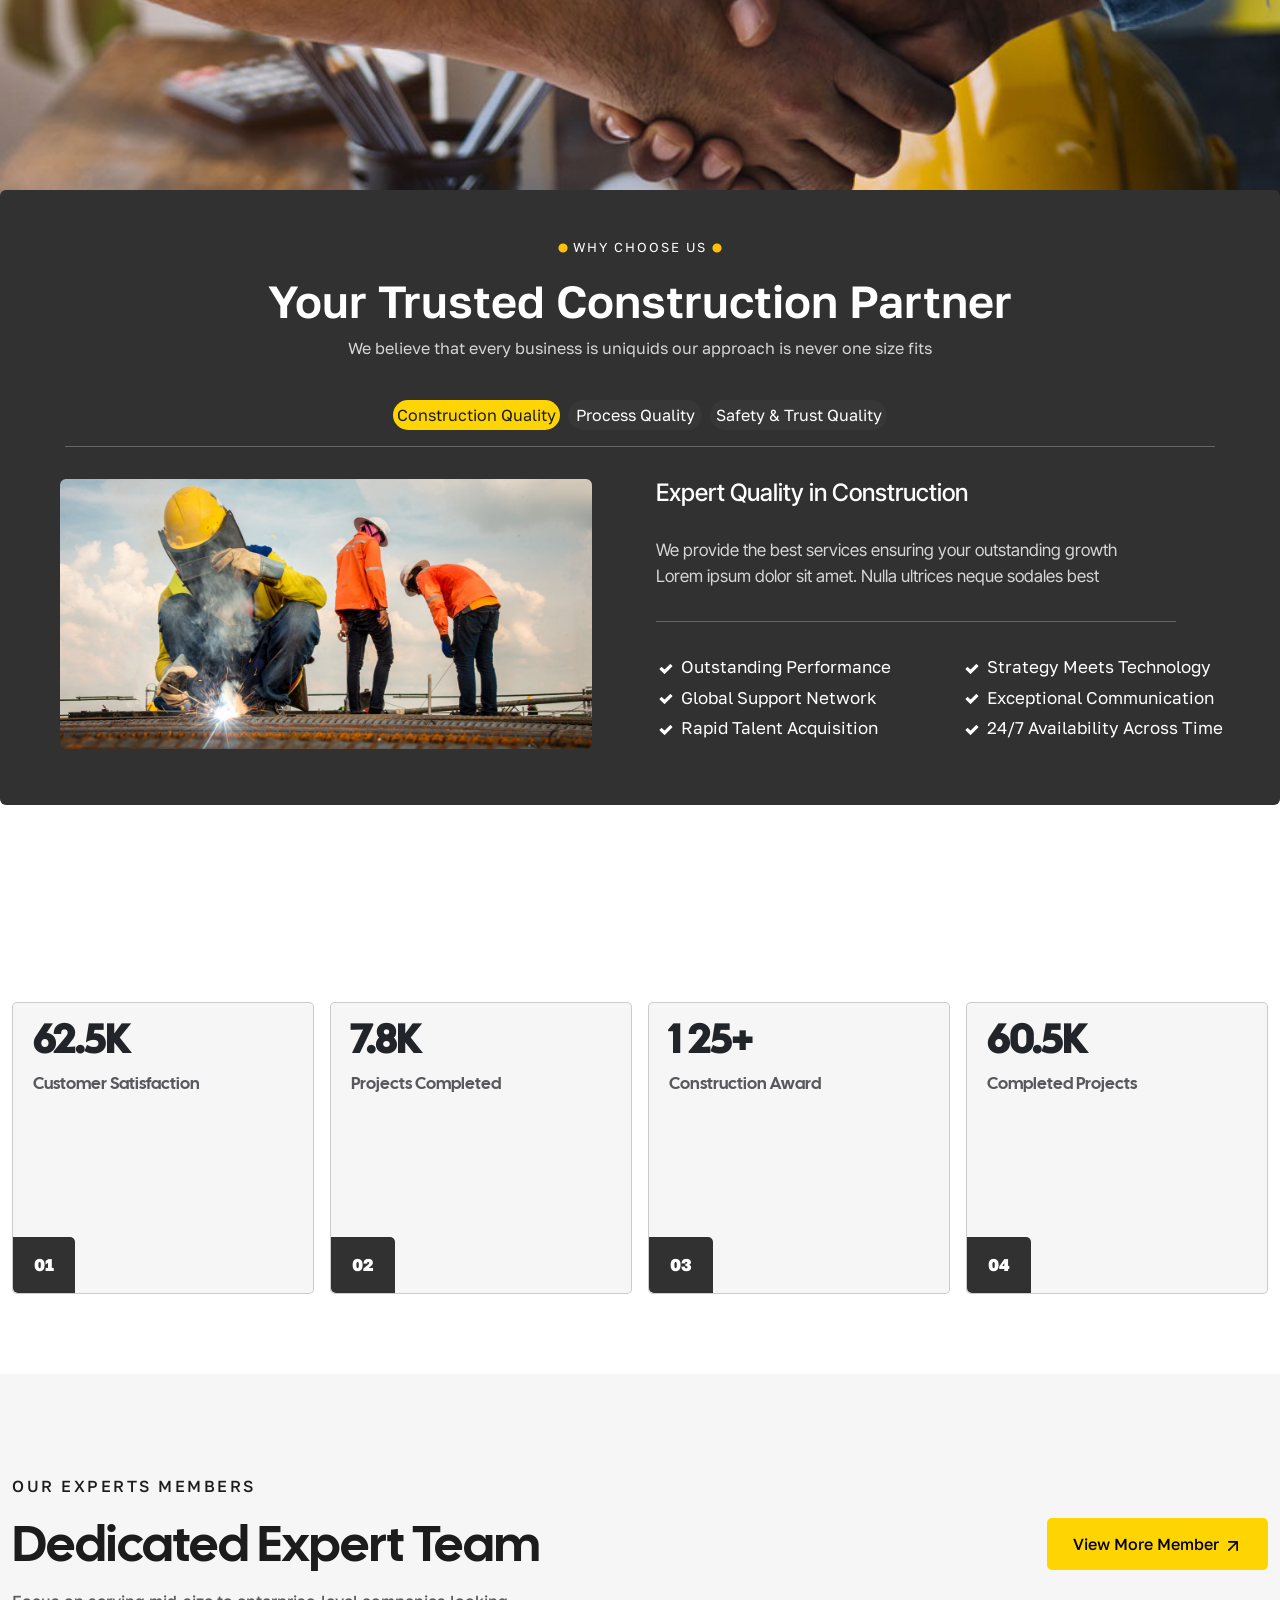
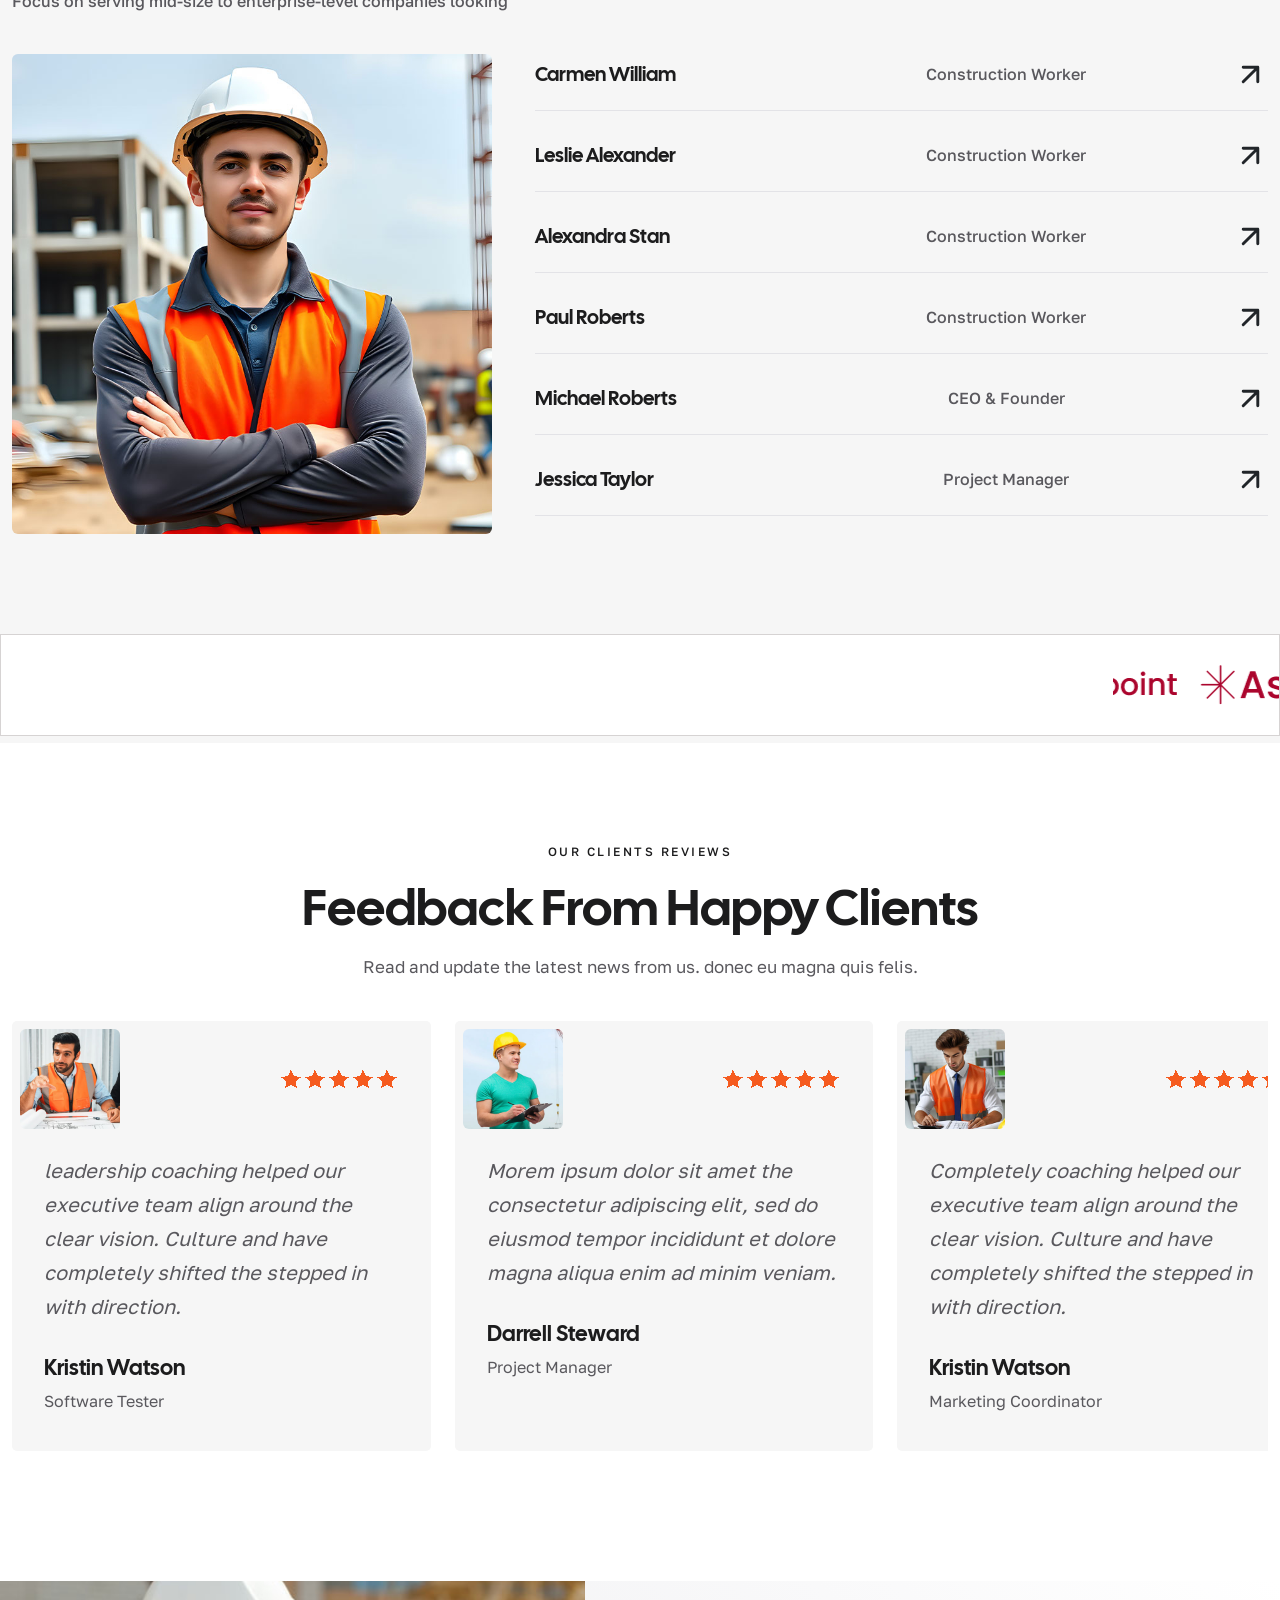
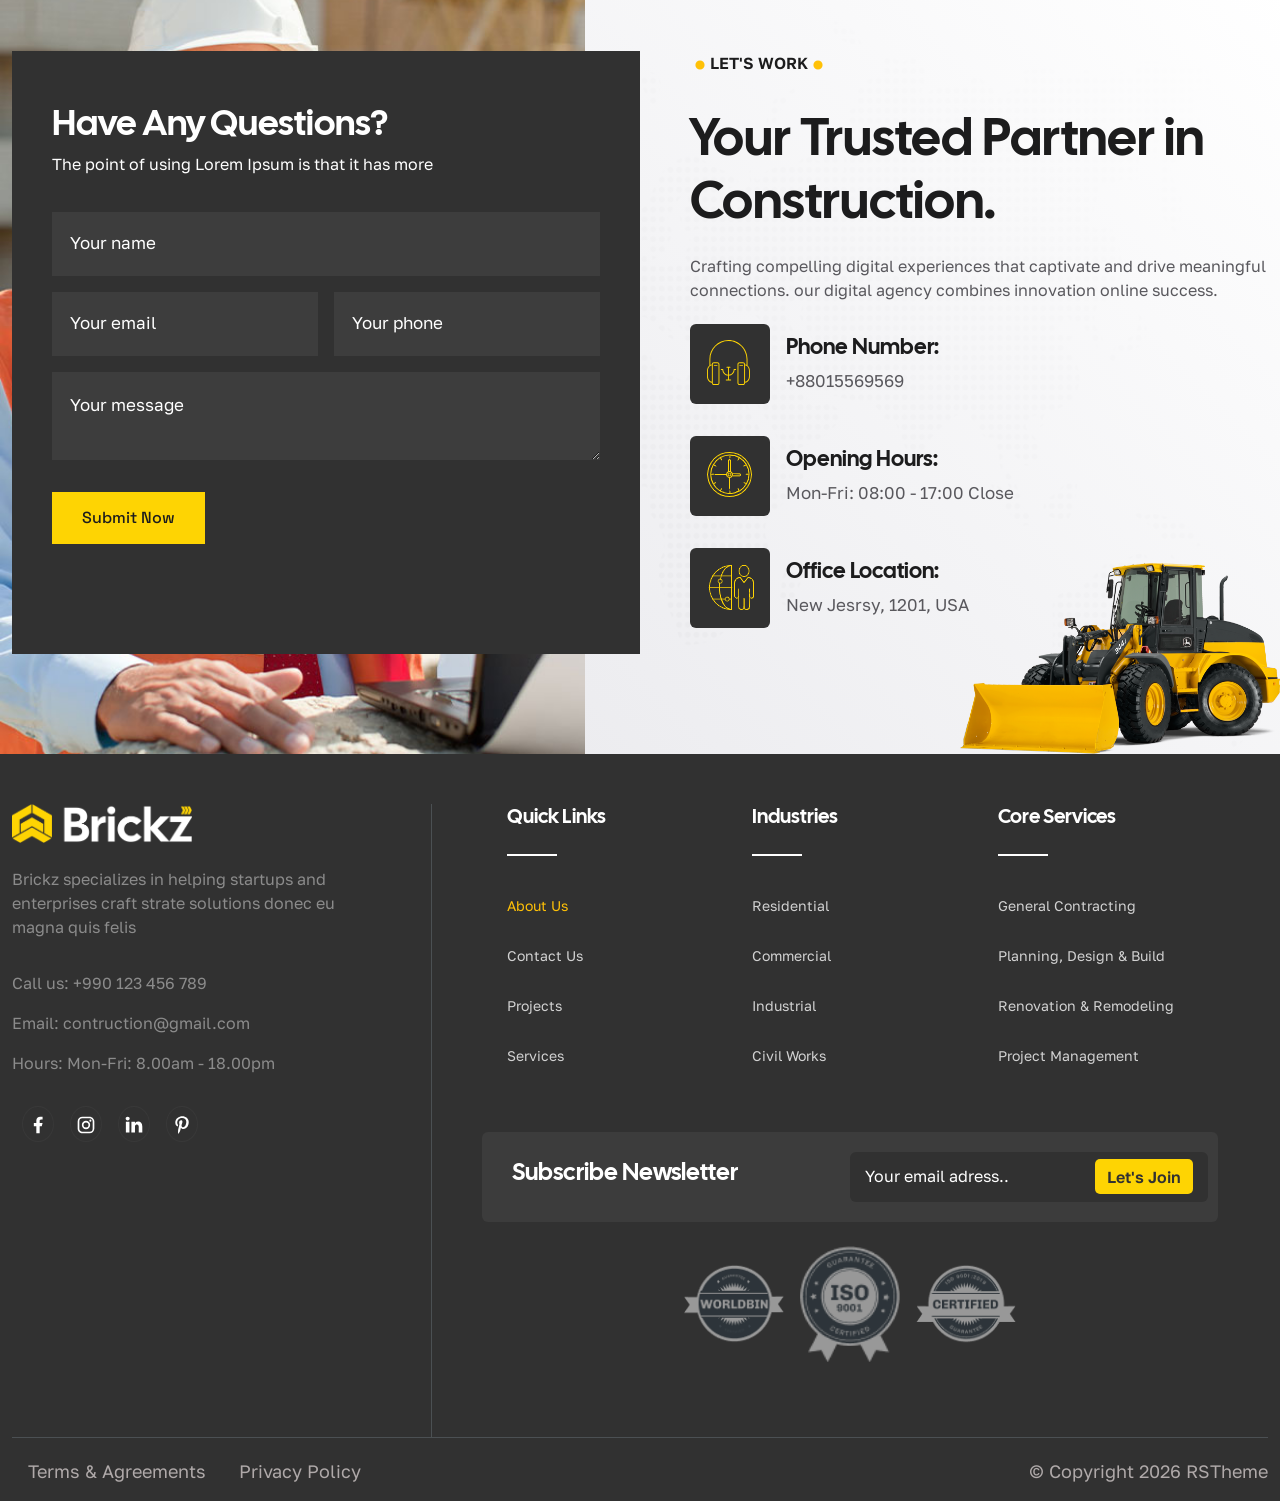
==== commit d9a2c331: "vertion09" ====
--- a/about.html
+++ b/about.html
@@ -74,7 +74,7 @@
     <header class="fixed-top d-flex justify-content-center flex-wrap w-100">
         <div class="container">
             <div class="head d-flex justify-content-between align-items-center py-3 z-3">
-                <img class="ps-3" src="./images/head.png" width="180px" alt="">
+                <img class="ps-3" src="./images/head.png" width="180px" alt="logo">
                 <nav class="d-sm-none d-md-none d-lg-flex gap-4 ">
                     <a class="yell text-decoration-none " href="./index.html">Home</a>
                     <a class="text-decoration-none text-warning" href="./about.html">About</a>
@@ -136,12 +136,12 @@
                 homes, commercial and industrial facilities.</p>
         </div>
     </section>
-    <section id="sec-2">
+    <section id="sec-2">icon
         <div class="container d-flex flex-wrap col-12">
             <!-- Left -->
             <div
                 class="Left_img d-flex justify-content-center align-items-center justify-content-md-start align-items-md-start justify-content-lg-start align-items-lg-start col-12 col-md-12 col-lg-5 ">
-                <img class="animate__animated animate__fadeInLeft wow" src="./images/hm_00002.jpg" alt="">
+                <img class="animate__animated animate__fadeInLeft wow" src="./images/hm_00002.jpg" alt="engineer">
             </div>
             <!-- right -->
             <div class="all-right col-12 col-md-12 col-lg-7">
@@ -200,7 +200,7 @@
                     <div class="b-right col-12 col-md-12 col-lg-6 overflow-hidden">
                         <div
                             class="imgg d-flex justify-content-center align-items-center justify-content-md-start align-items-md-start justify-content-lg-start align-items-lg-start col-12 col-md-9 col-lg-12">
-                            <img src="./images/about_tab00001.jpg" alt="">
+                            <img src="./images/about_tab00001.jpg" alt="engineer">
                         </div>
                         <p>Our data analysis tools and techniques help you turn complex data.</p>
                         <!-- b right img -->
@@ -217,23 +217,23 @@
         <marquee class="bg-warning" direction="right">
             <div class="inimation d-flex justify-content-center align-items-center gap-4 py-1">
                 <p>Construction</p>
-                <img src="./images/astrek.png" width="25px" height="25px" alt="">
-                <p>Building</p>
+                <img src="./images/astrek.png" width="25px" height="25px" alt="icon">
+                <p>Building</p>icon
                 <img src="./images/astrek.png" width="25px" height="25px" alt="">
                 <p>Renovation</p>
-                <img src="./images/astrek.png" width="25px" height="25px" alt="">
+                <img src="./images/astrek.png" width="25px" height="25px" alt="icon">
                 <p>Construction</p>
-                <img src="./images/astrek.png" width="25px" height="25px" alt="">
+                <img src="./images/astrek.png" width="25px" height="25px" alt="icon">
                 <p>Building</p>
-                <img src="./images/astrek.png" width="25px" height="25px" alt="">
+                <img src="./images/astrek.png" width="25px" height="25px" alt="icon">
                 <p>Renovation</p>
-                <img src="./images/astrek.png" width="25px" height="25px" alt="">
+                <img src="./images/astrek.png" width="25px" height="25px" alt="icon">
                 <p>Construction</p>
-                <img src="./images/astrek.png" width="25px" height="25px" alt="">
+                <img src="./images/astrek.png" width="25px" height="25px" alt="icon">
                 <p>Building</p>
-                <img src="./images/astrek.png" width="25px" height="25px" alt="">
+                <img src="./images/astrek.png" width="25px" height="25px" alt="icon">
                 <p>Renovation</p>
-                <img src="./images/astrek.png" width="25px" height="25px" alt="">
+                <img src="./images/astrek.png" width="25px" height="25px" alt="icon">
             </div>
         </marquee>
         <div class="position-relative">
@@ -269,7 +269,7 @@
                 </span>
                 <div class="div_bottom d-flex flex-column flex-md-column flex-lg-row col-12 pb-2">
                     <div class="div_imgg col-12 col-md-12 col-lg-6 d-flex align-items-center justify-content-center">
-                        <img class="rounded" src="./images/img_absolute.jpg" alt="">
+                        <img class="rounded" src="./images/img_absolute.jpg" alt="engineer">
                     </div>
                     <div class="div_text col-12 col-md-12 col-lg-6 ps-lg-3">
                         <h5>Expert Quality in Construction</h5>
@@ -392,7 +392,7 @@
             </header>
             <main class="col-12 d-flex flex-wrap">
                 <div class="imgg col-12 col-md-12 col-lg-5">
-                    <img class="col-12 col-md-12 col-lg-11 rounded" src="./images/sec-5.jpg" alt="">
+                    <img class="col-12 col-md-12 col-lg-11 rounded" src="./images/sec-5.jpg" alt="engineericon">
                 </div>
                 <div class="text col-12 col-md-12 col-lg-7 d-flex flex-column gap-2">
                     <div class="gridd d-flex flex-column flex-wrap">
@@ -479,18 +479,18 @@
         <footer>
             <marquee direction="left">
                 <div class="inimation d-flex overflow-auto justify-content-center align-items-center gap-4 py-1">
-                    <img src="./images/ptnr-b-icons1 (1).png" alt="">
-                    <img src="./images/ptnr-b-icons1.png" alt="">
-                    <img src="./images/ptnr-b-icons10.png" alt="">
-                    <img src="./images/ptnr-b-icons11.png" alt="">
-                    <img src="./images/ptnr-b-icons12.png" alt="">
-                    <img src="./images/ptnr-b-icons2.png" alt="">
-                    <img src="/images/ptnr-b-icons3.png" alt="">
-                    <img src="./images/ptnr-b-icons4.png" alt="">
-                    <img src="./images/ptnr-b-icons4.png" alt="">
-                    <img src="./images/ptnr-b-icons6.png" alt="">
-                    <img src="./images/ptnr-b-icons7.png" alt="">
-                    <img src="./images/ptnr-b-icons9.png" alt="">
+                    <img src="./images/ptnr-b-icons1 (1).png" alt="icon">
+                    <img src="./images/ptnr-b-icons1.png" alt="icon">
+                    <img src="./images/ptnr-b-icons10.png" alt="icon">
+                    <img src="./images/ptnr-b-icons11.png" alt="icon">
+                    <img src="./images/ptnr-b-icons12.png" alt="icon">
+                    <img src="./images/ptnr-b-icons2.png" alt="icon">
+                    <img src="/images/ptnr-b-icons3.png" alt="icon">
+                    <img src="./images/ptnr-b-icons4.png" alt="icon">
+                    <img src="./images/ptnr-b-icons4.png" alt="icon">
+                    <img src="./images/ptnr-b-icons6.png" alt="icon">
+                    <img src="./images/ptnr-b-icons7.png" alt="icon">
+                    <img src="./images/ptnr-b-icons9.png" alt="icon">
                 </div>
             </marquee>
         </footer>
@@ -506,8 +506,8 @@
                 <div class="parent col-12 d-flex overflow-auto">
                     <div class="card col-12 col-md-6 col-lg-4 p-2 me-4">
                         <div class="d-flex justify-content-between align-items-center pb-4 pe-4">
-                            <img class="rounded" src="./images/client_01.jpg" width="100px" alt="">
-                            <img src="./images/stars.png" alt="">
+                            <img class="rounded" src="./images/client_01.jpg" width="100px" alt="Client">
+                            <img src="./images/stars.png" alt="icon">
                         </div>
                         <p class="px-4">leadership coaching helped our executive team align around the clear vision.
                             Culture and have completely shifted the stepped in with direction.</p>
@@ -516,8 +516,8 @@
                     </div>
                     <div class="card col-12 col-md-6 col-lg-4 p-2 me-4">
                         <div class="d-flex justify-content-between align-items-center pb-4 pe-4">
-                            <img class="rounded" src="./images/client_02.jpg" width="100px" alt="">
-                            <img src="./images/stars.png" alt="">
+                            <img class="rounded" src="./images/client_02.jpg" width="100px" alt="Client">
+                            <img src="./images/stars.png" alt="icon">
                         </div>
                         <p class="px-4">Morem ipsum dolor sit amet the consectetur adipiscing elit, sed do eiusmod
                             tempor incididunt
@@ -527,8 +527,8 @@
                     </div>
                     <div class="card col-12 col-md-6 col-lg-4 p-2 me-4">
                         <div class="d-flex justify-content-between align-items-center pb-4 pe-4">
-                            <img class="rounded" src="./images/client_03.jpg" width="100px" alt="">
-                            <img src="./images/stars.png" alt="">
+                            <img class="rounded" src="./images/client_03.jpg" width="100px" alt="Client">
+                            <img src="./images/stars.png" alt="icon">
                         </div>
                         <p class="px-4">Completely coaching helped our executive team align around the clear vision.
                             Culture and have completely shifted the stepped in with direction.</p>
@@ -537,8 +537,8 @@
                     </div>
                     <div class="card col-12 col-md-6 col-lg-4 p-2 me-4">
                         <div class="d-flex justify-content-between align-items-center pb-4 pe-4">
-                            <img class="rounded" src="./images/client_04.jpg" width="100px" alt="">
-                            <img src="./images/stars.png" alt="">
+                            <img class="rounded" src="./images/client_04.jpg" width="100px" alt="Client">
+                            <img src="./images/stars.png" alt="icon">
                         </div>
                         <p class="px-4">leadership coaching helped our executive team align around the clear vision.
                             Culture and have completely shifted the stepped in with direction.</p>
@@ -547,8 +547,8 @@
                     </div>
                     <div class="card col-12 col-md-6 col-lg-4 p-2 me-4">
                         <div class="d-flex justify-content-between align-items-center pb-4 pe-4">
-                            <img class="rounded" src="./images/client_05.jpg" width="100px" alt="">
-                            <img src="./images/stars.png" alt="">
+                            <img class="rounded" src="./images/client_05.jpg" width="100px" alt="Client">
+                            <img src="./images/stars.png" alt="icon">
                         </div>
                         <p class="px-4">leadership coaching helped our executive team align around the clear vision.
                             Culture and have completely shifted the stepped in with direction.</p>
@@ -557,8 +557,8 @@
                     </div>
                     <div class="card col-12 col-md-6 col-lg-4 p-2 me-4">
                         <div class="d-flex justify-content-between align-items-center pb-4 pe-4">
-                            <img class="rounded" src="./images/client_06.jpg" width="100px" alt="">
-                            <img src="./images/stars.png" alt="">
+                            <img class="rounded" src="./images/client_06.jpg" width="100px" alt="Client">
+                            <img src="./images/stars.png" alt="icon">
                         </div>
                         <p class="px-4">Morem ipsum dolor sit amet the consectetur adipiscing elit, sed do eiusmod
                             tempor incididunt
@@ -569,7 +569,7 @@
                     <div class="card col-12 col-md-6 col-lg-4 p-2">
                         <div class="d-flex justify-content-between align-items-center pb-4 pe-4">
                             <img class="rounded" src="./images/client_07.jpg" width="100px" alt="">
-                            <img src="./images/stars.png" alt="">
+                            <img src="./images/stars.png" alt="icon">
                         </div>
                         <p class="px-4">leadership coaching helped our executive team align around the clear vision.
                             Culture and have completely shifted the stepped in with direction.</p>
@@ -623,7 +623,7 @@
 
                         <div class="communication-2 col-12 d-flex align-items-center gap-3">
                             <div class="img-up d-flex justify-content-center align-items-center rounded"><img
-                                    class="animate__animated animate__rubberBand" src="./images/con_11.png" alt="">
+                                    class="animate__animated animate__rubberBand" src="./images/con_11.png" alt="icon">
                             </div>
                             <div class="contact d-flex flex-column pt-3">
                                 <h4>Phone Number:</h4>
@@ -632,7 +632,7 @@
                         </div>
                         <div class="communication-2 col-12 d-flex align-items-center gap-3">
                             <div class="img-up d-flex justify-content-center align-items-center rounded"><img
-                                    class="animate__animated animate__rubberBand" src="./images/con22.png" alt=""></div>
+                                    class="animate__animated animate__rubberBand" src="./images/con22.png" alt="icon"></div>
                             <div class="contact d-flex flex-column pt-3">
                                 <h4>Opening Hours:</h4>
                                 <p>Mon-Fri: 08:00 - 17:00 Close</p>
@@ -640,7 +640,7 @@
                         </div>
                         <div class="communication-2 col-12 d-flex align-items-center gap-3">
                             <div class="img-up d-flex justify-content-center align-items-center rounded"><img
-                                    class="animate__animated animate__rubberBand" src="./images/con_33.png" alt="">
+                                    class="animate__animated animate__rubberBand" src="./images/con_33.png" alt="icon">
                             </div>
                             <div class="contact d-flex flex-column pt-3">
                                 <h4>Office Location:</h4>
@@ -651,7 +651,7 @@
                 </div>
             </div>
             <div class="icon-grar position-absolute bottom-0 end-0 z-3">
-                <img class="" src="./images/grar.png" alt="">
+                <img class="" src="./images/grar.png" alt="logo">
             </div>
             <div class="bgb position-absolute bottom-0 start-0 d-none d-md-none d-lg-flex">
             </div>
@@ -661,7 +661,7 @@
         <div class="container_1 container d-flex align-items-center flex-wrap col-12">
             <div class="contac d-flex flex-wrap pt-0 col-12">
                 <div class="cv col-12 col-md-12 col-lg-4 pe-5">
-                    <img class="col-12" src="./images/logo_002.png" alt="">
+                    <img class="col-12" src="./images/logo_002.png" alt="logo">
                     <p class="p1 pb-3 pt-4">Brickz specializes in helping startups and enterprises craft strate
                         solutions donec eu magna quis felis</p>
                     <p class="p2">Call us: +990 123 456 789</p>
@@ -733,9 +733,9 @@
                     </div>
                     <div
                         class="imgg col-12 d-flex justify-content-center align-items-center gap-3 overflow-hidden  pt-4">
-                        <img src="./images/footer-logo.png" alt="">
-                        <img src="./images/brand-logo1-1.png" alt="">
-                        <img src="./images/brand-logo1-2.png" alt="">
+                        <img src="./images/footer-logo.png" alt="logo">
+                        <img src="./images/brand-logo1-1.png" alt="logo">
+                        <img src="./images/brand-logo1-2.png" alt="logo">
                     </div>
                 </div>
             </div>
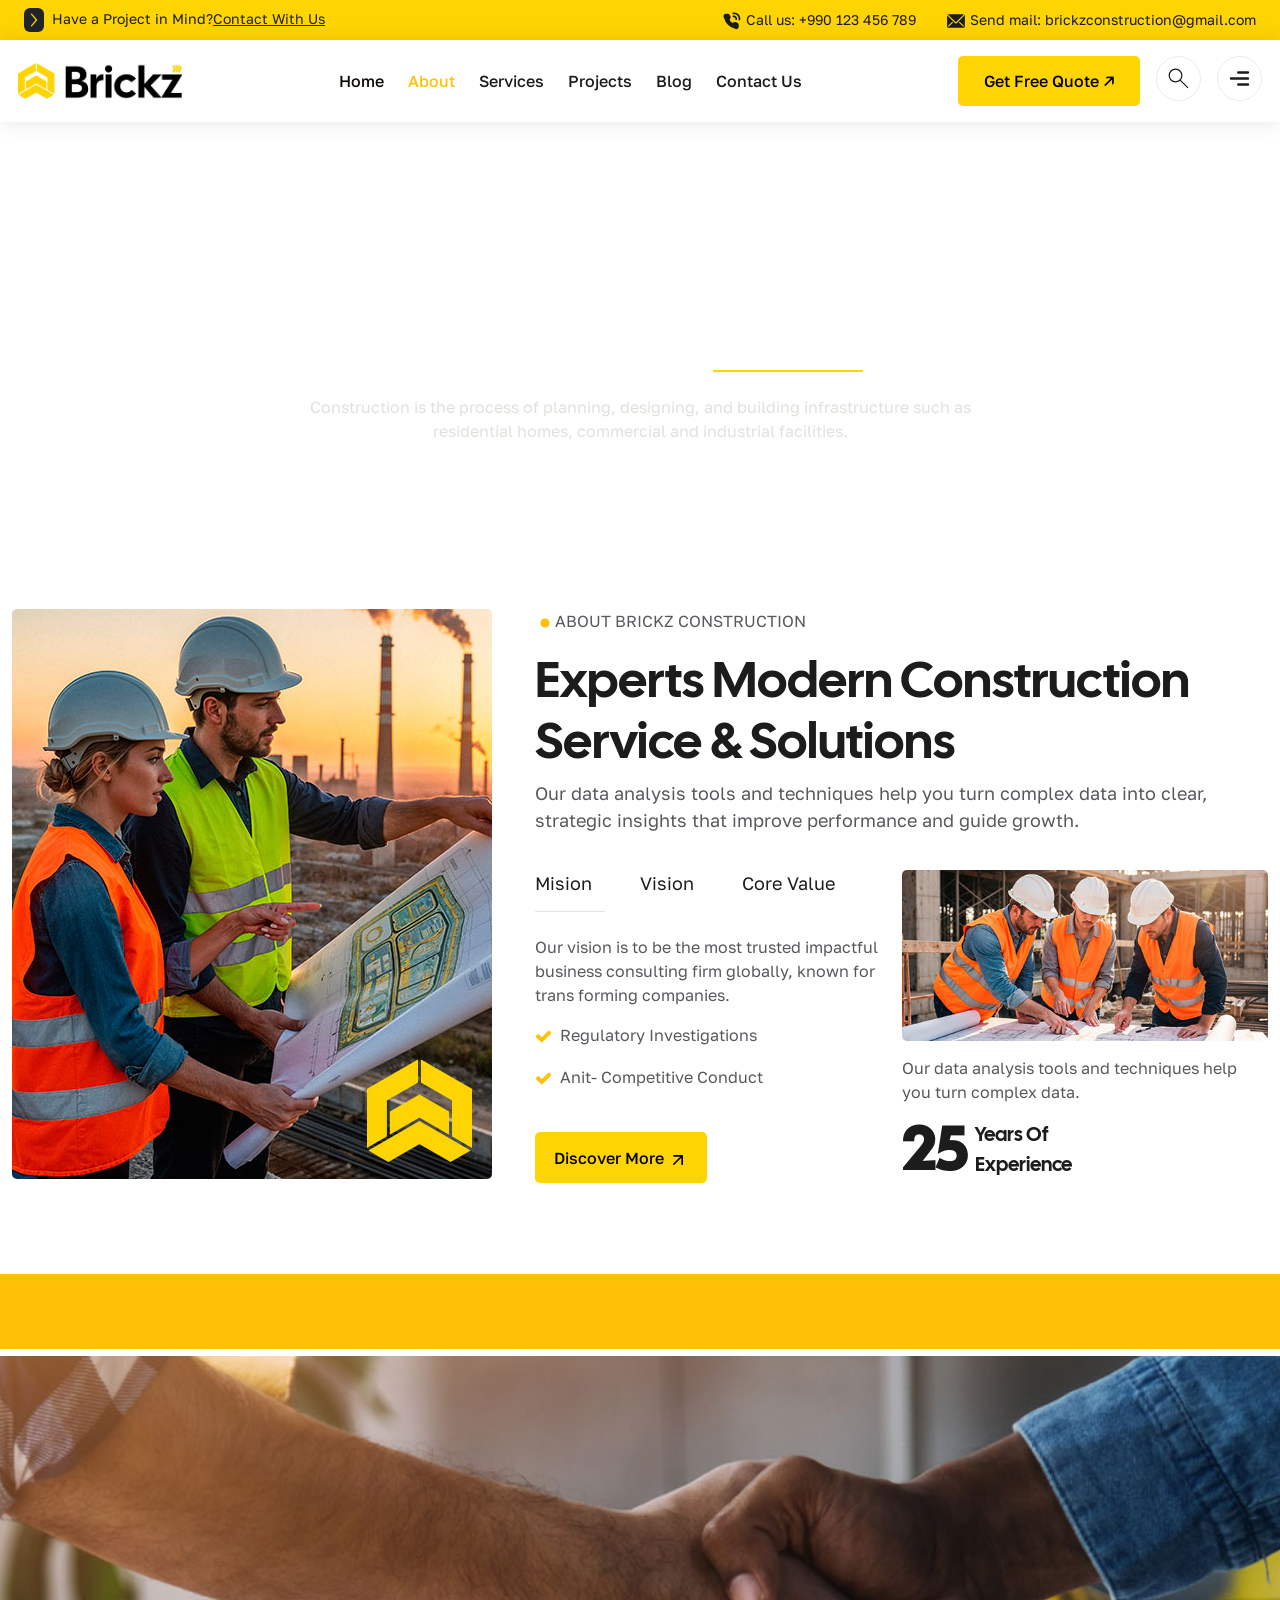
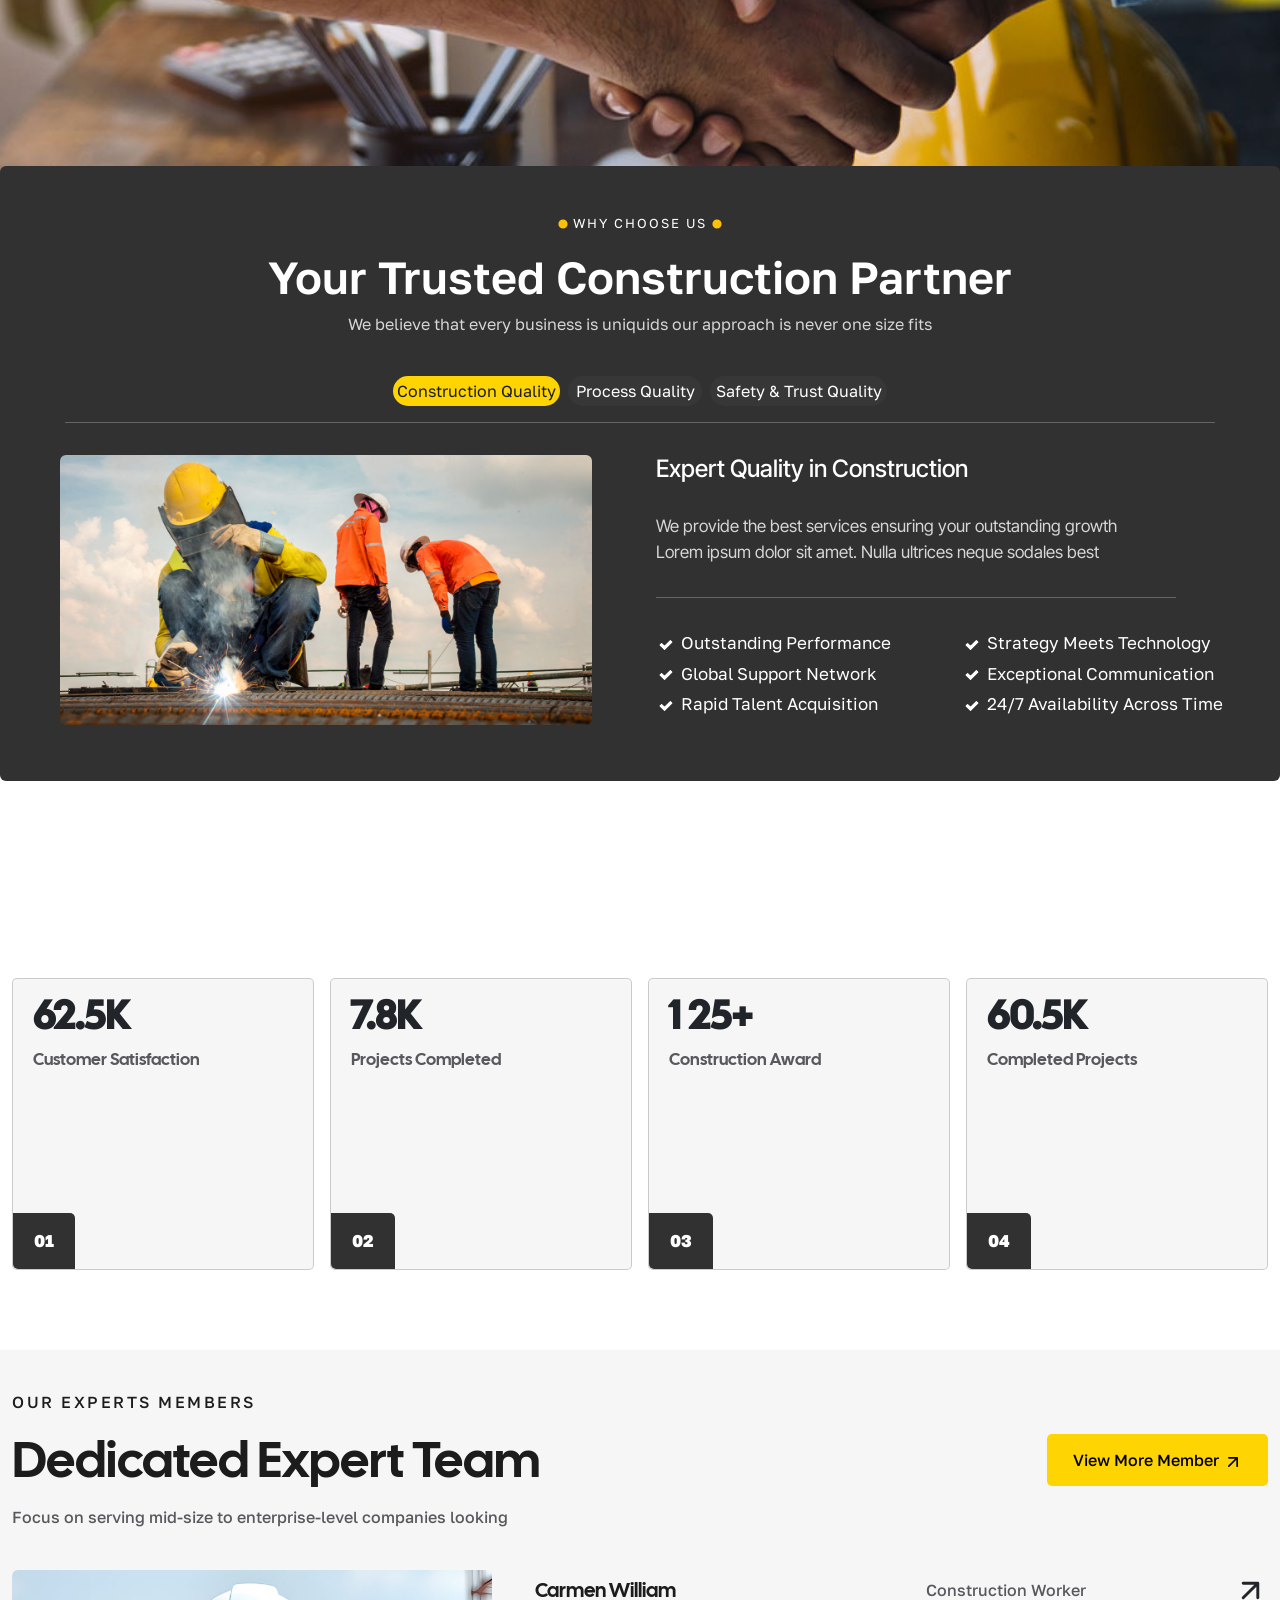
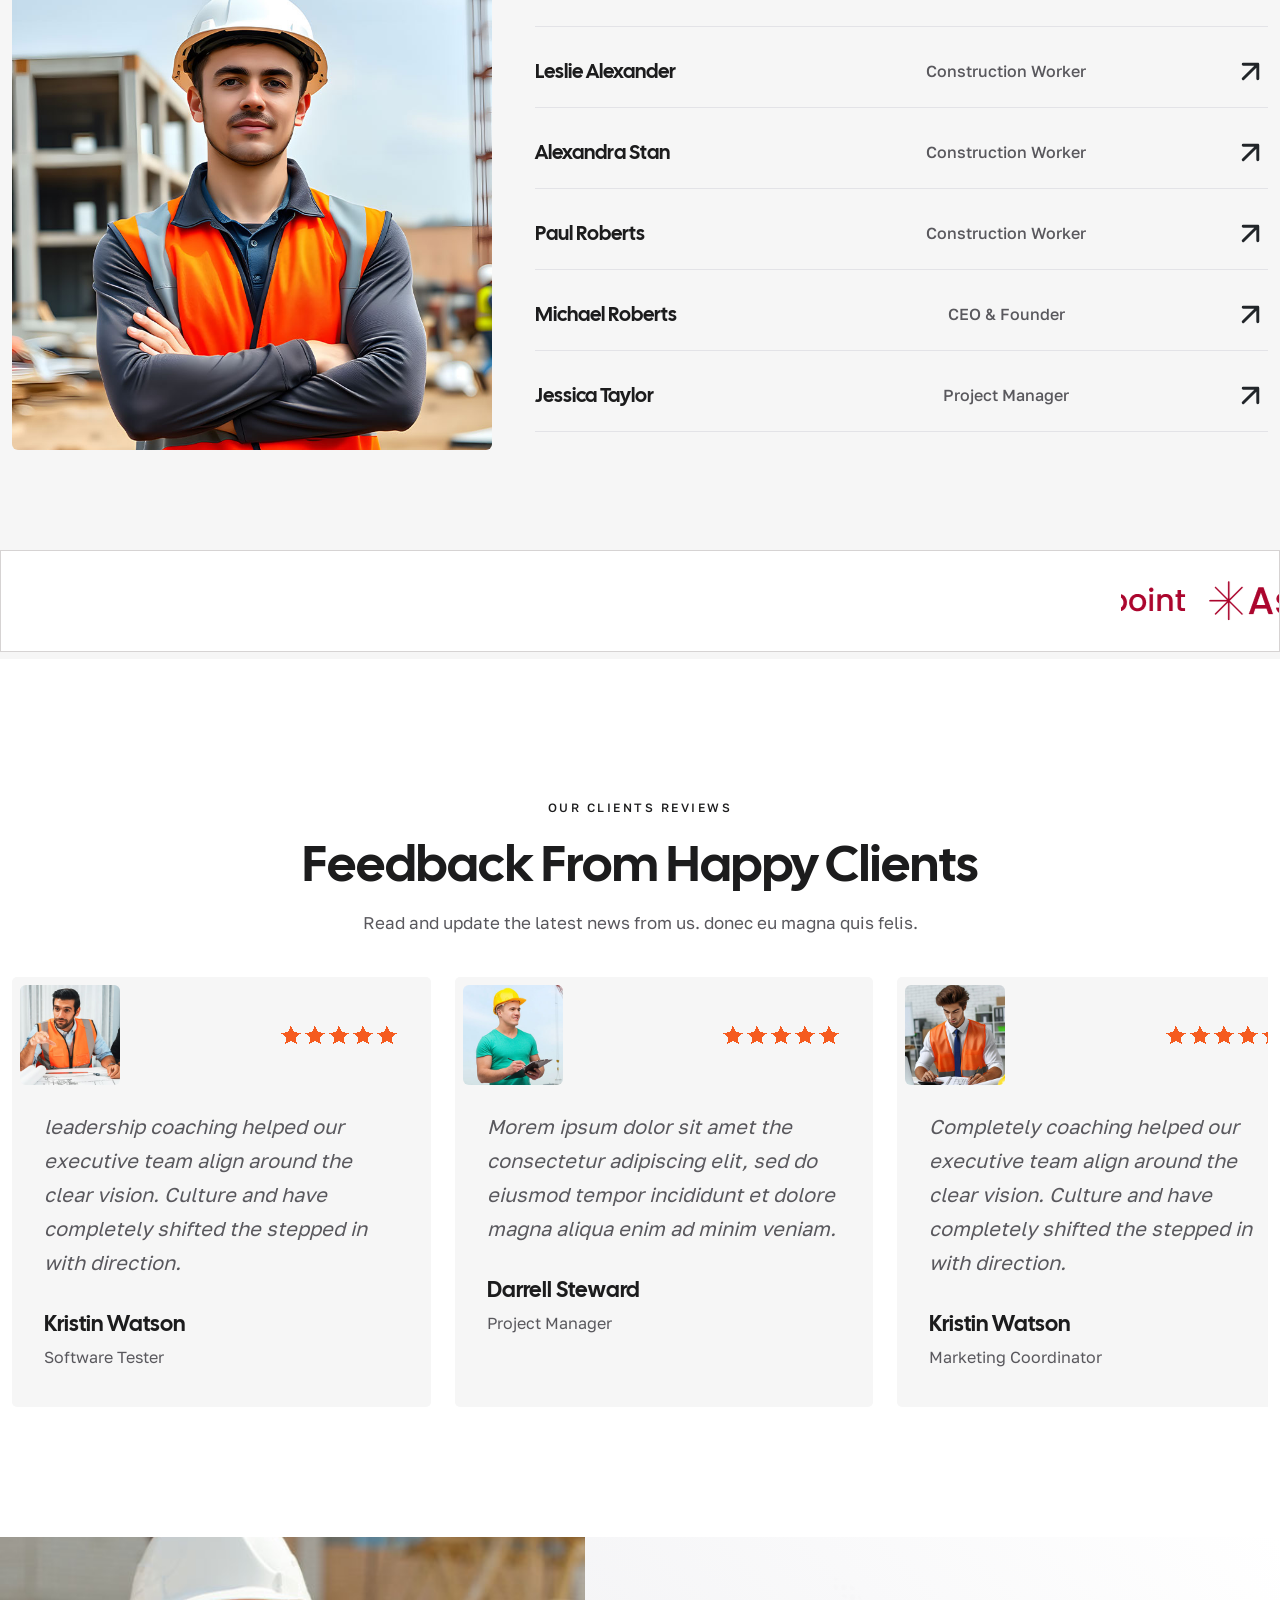
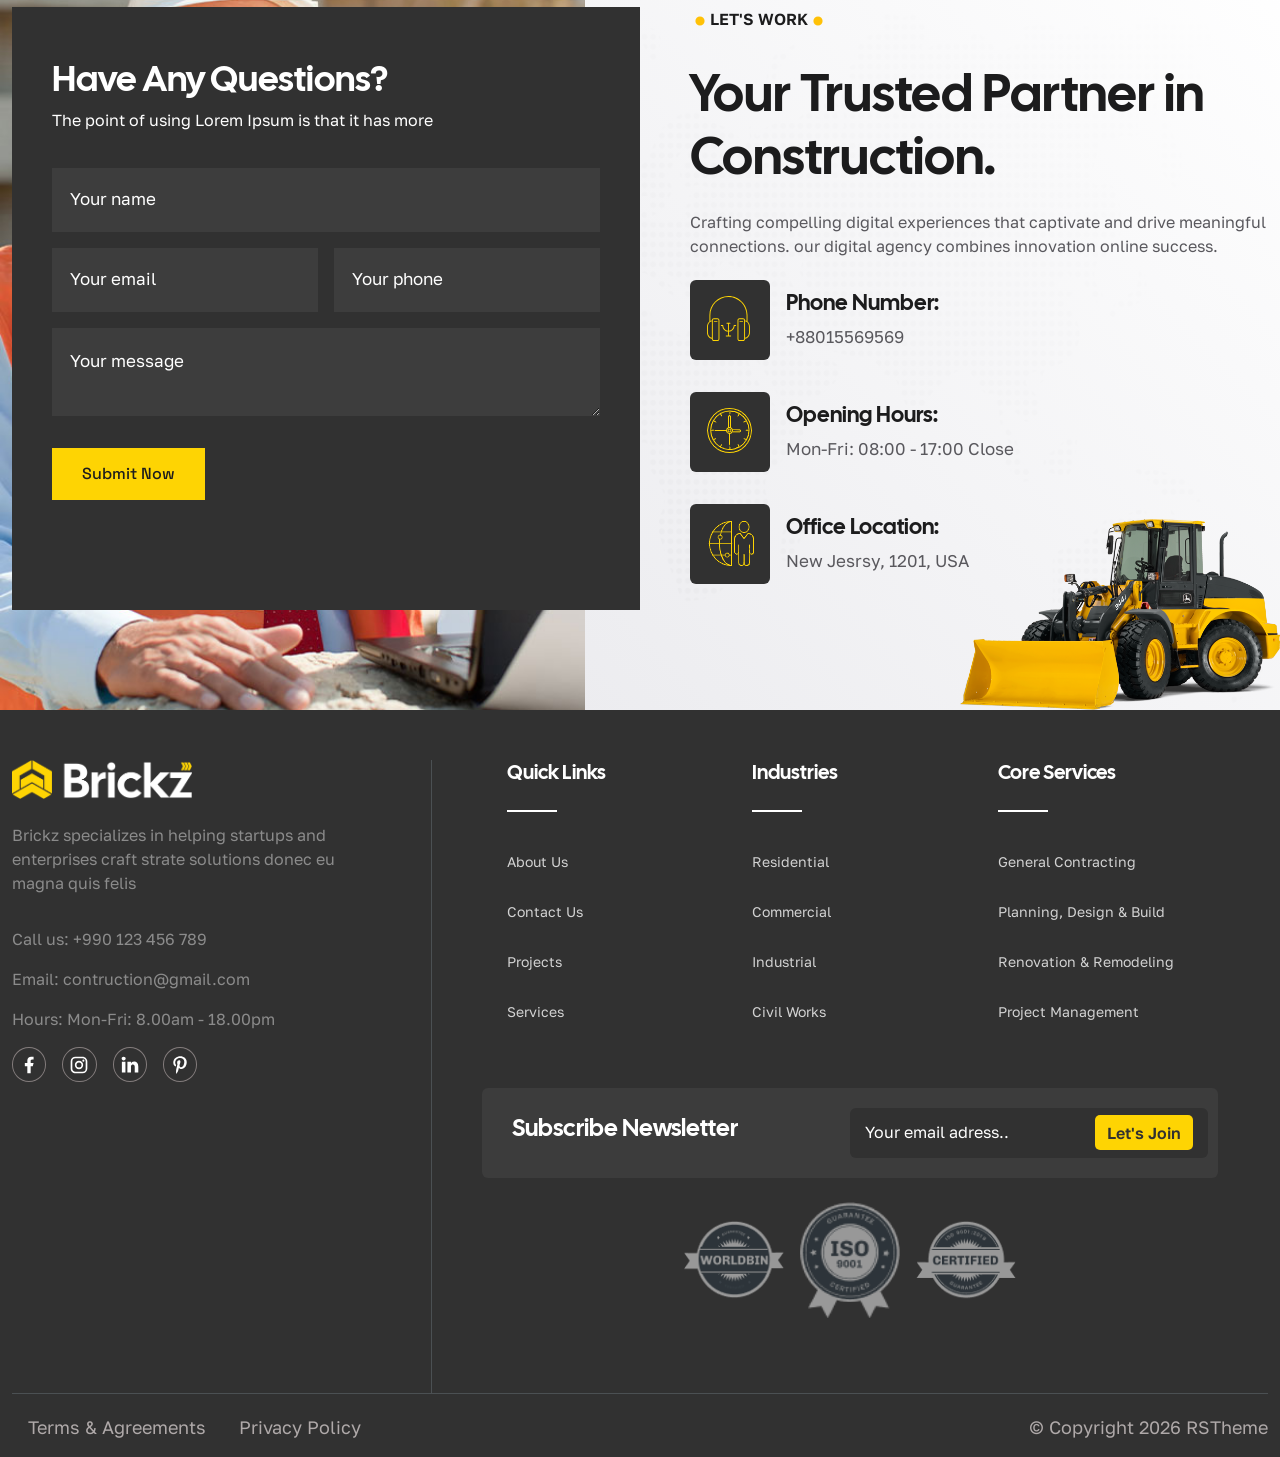
==== commit a50bdf0c: "vertion003" ====
--- a/about.html
+++ b/about.html
@@ -136,7 +136,7 @@
                 homes, commercial and industrial facilities.</p>
         </div>
     </section>
-    <section id="sec-2">icon
+    <section id="sec-2">
         <div class="container d-flex flex-wrap col-12">
             <!-- Left -->
             <div
@@ -580,7 +580,7 @@
             </aside>
         </div>
     </section>
-    <footer id="sec_7">
+    <footer id="sec-7">
         <div class="position-relative z-3">
             <div class="container">
                 <div class="parent d-flex flex-wrap">
@@ -657,7 +657,7 @@
             </div>
         </div>
     </footer>
-    <footer id="sec_8">
+    <footer id="sec-8">
         <div class="container_1 container d-flex align-items-center flex-wrap col-12">
             <div class="contac d-flex flex-wrap pt-0 col-12">
                 <div class="cv col-12 col-md-12 col-lg-4 pe-5">
@@ -668,26 +668,26 @@
                     <p class="p3">Email: contruction@gmail.com</p>
                     <p class="p4">Hours: Mon-Fri: 8.00am - 18.00pm</p>
                     <div class="social col-12 col-md-6 col-lg-6 d-flex  gap-3 pb-3">
-                        <a target="_blank" href="https://facebook.com"><svg xmlns="http://www.w3.org/2000/svg"
-                                width="24" height="24" viewBox="0 0 24 24">
-                                <path fill="currentColor"
-                                    d="M14 13.5h2.5l1-4H14v-2c0-1.03 0-2 2-2h1.5V2.14c-.326-.043-1.557-.14-2.857-.14C11.928 2 10 3.657 10 6.7v2.8H7v4h3V22h4z" />
-                            </svg></a>
-                        <a target="_blank" href="https://instagram.com"><svg xmlns="http://www.w3.org/2000/svg"
-                                width="24" height="24" viewBox="0 0 24 24">
-                                <path fill="currentColor"
-                                    d="M7.8 2h8.4C19.4 2 22 4.6 22 7.8v8.4a5.8 5.8 0 0 1-5.8 5.8H7.8C4.6 22 2 19.4 2 16.2V7.8A5.8 5.8 0 0 1 7.8 2m-.2 2A3.6 3.6 0 0 0 4 7.6v8.8C4 18.39 5.61 20 7.6 20h8.8a3.6 3.6 0 0 0 3.6-3.6V7.6C20 5.61 18.39 4 16.4 4zm9.65 1.5a1.25 1.25 0 0 1 1.25 1.25A1.25 1.25 0 0 1 17.25 8A1.25 1.25 0 0 1 16 6.75a1.25 1.25 0 0 1 1.25-1.25M12 7a5 5 0 0 1 5 5a5 5 0 0 1-5 5a5 5 0 0 1-5-5a5 5 0 0 1 5-5m0 2a3 3 0 0 0-3 3a3 3 0 0 0 3 3a3 3 0 0 0 3-3a3 3 0 0 0-3-3" />
-                            </svg></a>
-                        <a target="_blank" href="https://linkedin.com"><svg xmlns="http://www.w3.org/2000/svg"
-                                width="24" height="24" viewBox="-2 -2 24 24">
-                                <path fill="currentColor"
-                                    d="M19.959 11.719v7.379h-4.278v-6.885c0-1.73-.619-2.91-2.167-2.91c-1.182 0-1.886.796-2.195 1.565c-.113.275-.142.658-.142 1.043v7.187h-4.28s.058-11.66 0-12.869h4.28v1.824l-.028.042h.028v-.042c.568-.875 1.583-2.126 3.856-2.126c2.815 0 4.926 1.84 4.926 5.792M2.421.026C.958.026 0 .986 0 2.249c0 1.235.93 2.224 2.365 2.224h.028c1.493 0 2.42-.989 2.42-2.224C4.787.986 3.887.026 2.422.026zM.254 19.098h4.278V6.229H.254z" />
-                            </svg></a>
-                        <a target="_blank" href="https://twitter.com"><svg xmlns="http://www.w3.org/2000/svg" width="16"
-                                height="16" viewBox="0 0 16 16">
-                                <path fill="currentColor"
-                                    d="M8.34 1C5.46 1 2.62 2.92 2.62 6.02c0 1.97 1.11 3.1 1.78 3.1c.28 0 .44-.77.44-.99c0-.26-.66-.82-.66-1.9c0-2.26 1.72-3.85 3.94-3.85c1.91 0 3.32 1.09 3.32 3.08c0 1.49-.6 4.28-2.53 4.28c-.7 0-1.3-.5-1.3-1.23c0-1.06.74-2.09.74-3.18c0-1.86-2.63-1.52-2.63.72c0 .47.06.99.27 1.42c-.39 1.67-1.18 4.15-1.18 5.87c0 .53.08 1.05.13 1.58c.1.11.05.1.19.04c1.41-1.94 1.36-2.31 2-4.85c.35.66 1.24 1.01 1.94 1.01c2.98 0 4.32-2.9 4.32-5.52c0-2.79-2.41-4.6-5.05-4.6" />
-                            </svg></a>
+                        <div><a target="_blank" href="https://facebook.com"><svg xmlns="http://www.w3.org/2000/svg"
+                                    width="30" height="30" viewBox="0 0 24 24">
+                                    <path fill="currentColor"
+                                        d="M14 13.5h2.5l1-4H14v-2c0-1.03 0-2 2-2h1.5V2.14c-.326-.043-1.557-.14-2.857-.14C11.928 2 10 3.657 10 6.7v2.8H7v4h3V22h4z" />
+                                </svg></a></div>
+                        <div><a target="_blank" href="https://instagram.com"><svg xmlns="http://www.w3.org/2000/svg"
+                                    width="30" height="30" viewBox="0 0 24 24">
+                                    <path fill="currentColor"
+                                        d="M7.8 2h8.4C19.4 2 22 4.6 22 7.8v8.4a5.8 5.8 0 0 1-5.8 5.8H7.8C4.6 22 2 19.4 2 16.2V7.8A5.8 5.8 0 0 1 7.8 2m-.2 2A3.6 3.6 0 0 0 4 7.6v8.8C4 18.39 5.61 20 7.6 20h8.8a3.6 3.6 0 0 0 3.6-3.6V7.6C20 5.61 18.39 4 16.4 4zm9.65 1.5a1.25 1.25 0 0 1 1.25 1.25A1.25 1.25 0 0 1 17.25 8A1.25 1.25 0 0 1 16 6.75a1.25 1.25 0 0 1 1.25-1.25M12 7a5 5 0 0 1 5 5a5 5 0 0 1-5 5a5 5 0 0 1-5-5a5 5 0 0 1 5-5m0 2a3 3 0 0 0-3 3a3 3 0 0 0 3 3a3 3 0 0 0 3-3a3 3 0 0 0-3-3" />
+                                </svg></a></div>
+                        <div><a target="_blank" href="https://linkedin.com"><svg xmlns="http://www.w3.org/2000/svg"
+                                    width="30" height="30" viewBox="-2 -2 24 24">
+                                    <path fill="currentColor"
+                                        d="M19.959 11.719v7.379h-4.278v-6.885c0-1.73-.619-2.91-2.167-2.91c-1.182 0-1.886.796-2.195 1.565c-.113.275-.142.658-.142 1.043v7.187h-4.28s.058-11.66 0-12.869h4.28v1.824l-.028.042h.028v-.042c.568-.875 1.583-2.126 3.856-2.126c2.815 0 4.926 1.84 4.926 5.792M2.421.026C.958.026 0 .986 0 2.249c0 1.235.93 2.224 2.365 2.224h.028c1.493 0 2.42-.989 2.42-2.224C4.787.986 3.887.026 2.422.026zM.254 19.098h4.278V6.229H.254z" />
+                                </svg></a></div>
+                        <div><a target="_blank" href="https://twitter.com"><svg xmlns="http://www.w3.org/2000/svg"
+                                    width="30" height="30" viewBox="0 0 16 16">
+                                    <path fill="currentColor"
+                                        d="M8.34 1C5.46 1 2.62 2.92 2.62 6.02c0 1.97 1.11 3.1 1.78 3.1c.28 0 .44-.77.44-.99c0-.26-.66-.82-.66-1.9c0-2.26 1.72-3.85 3.94-3.85c1.91 0 3.32 1.09 3.32 3.08c0 1.49-.6 4.28-2.53 4.28c-.7 0-1.3-.5-1.3-1.23c0-1.06.74-2.09.74-3.18c0-1.86-2.63-1.52-2.63.72c0 .47.06.99.27 1.42c-.39 1.67-1.18 4.15-1.18 5.87c0 .53.08 1.05.13 1.58c.1.11.05.1.19.04c1.41-1.94 1.36-2.31 2-4.85c.35.66 1.24 1.01 1.94 1.01c2.98 0 4.32-2.9 4.32-5.52c0-2.79-2.41-4.6-5.05-4.6" />
+                                </svg></a></div>
                     </div>
                 </div>
                 <div class="vc d-flex flex-wrap col-12 col-md-12 col-lg-8">
@@ -695,10 +695,14 @@
                         <h4>Quick Links</h4>
                         <h2 class="title"></h2>
                         <a class="text-decoration-none" href="./about.html">
-                            <p class="p1 pb-1 pt-4 text-warning"><span>>></span> About Us</p>
+                            <p class="p1 pb-1 pt-4"><span>>></span> About Us</p>
                         </a>
-                        <a class="text-decoration-none" href="./contact.html"><p class="p2 pb-1"><span>>></span> Contact Us</p></a>
-                        <a class="text-decoration-none" href="./projects.html"><p class="p3 pb-1"><span>>></span> Projects</p></a>
+                        <a class="text-decoration-none" href="./contact.html">
+                            <p class="p2 pb-1"><span>>></span> Contact Us</p>
+                        </a>
+                        <a class="text-decoration-none" href="./projects.html">
+                            <p class="p3 pb-1"><span>>></span> Projects</p>
+                        </a>
                         <a class="text-decoration-none" href="./services.html">
                             <p class="p4 pb-1"><span>>></span> Services</p>
                         </a>
@@ -743,14 +747,14 @@
         <div class="container_2 container d-flex flex-wrap align-items-center justify-content-center">
             <div
                 class="text d-flex justify-content-center justify-content-md-start justify-content-lg-start col-12 col-md-6 col-lg-6">
-                <div class="d-flex flex-wrap gap-0 g-md-4 g-lg-4 col-12 text-center">
-                    <p class="tex1 col-12 col-md-6 col-lg-4 m-0 pb-3">Terms & Agreements</p>
-                    <p class="tex1 col-12 col-md-6 col-lg-3  m-0 pb-3">Privacy Policy</p>
+                <div class="d-flex flex-wrap g-md-5 g-lg-4 col-12 text-center">
+                    <p class="tex1 col-12 col-md-7 col-lg-4 m-0 pb-3">Terms & Agreements</p>
+                    <p class="tex1 col-12 col-md-5 col-lg-3  m-0 pb-3">Privacy Policy</p>
                 </div>
             </div>
             <div
                 class="text col-12 col-md-6 col-lg-6 d-flex justify-content-center justify-content-md-end justify-content-lg-end align-items-end ">
-                <p class="m-15 m-md-0 m-lg-0">© Copyright 2026 RSTheme</p>
+                <p class="mb-3 mb-md-4 m-lg-0">© Copyright 2026 RSTheme</p>
             </div>
         </div>
     </footer>
--- a/about.css
+++ b/about.css
@@ -52,6 +52,7 @@
   }
 }
 header {
+  padding-top: 40px !important;
   transition: all 0.4s ease-in-out;
   padding: 0;
   border-radius: 0;
@@ -135,6 +136,9 @@
     }
   }
 }
+header.scrolled {
+  padding-top: 0 !important;
+}
 #bg {
   @media (min-width: 1025px) {
     padding: 70px 0px;
@@ -188,6 +192,7 @@
       content: "";
       position: absolute;
       bottom: 0;
+      /* left: 50%; */
       right: 30%;
       width: 150px;
       height: 2px;
@@ -819,7 +824,7 @@
     }
   }
 }
-#sec_7 {
+#sec-7 {
   width: 100%;
   background-color: #f6f6f6;
   background-image:
@@ -974,7 +979,7 @@
     z-index: -10;
   }
 }
-#sec_8 {
+#sec-8 {
   background-color: #313131;
   display: flex;
   flex-direction: column;
@@ -1035,24 +1040,25 @@
           background-color: #fed403;
         }
         .social {
-          padding-top: 15px;
-          padding-left: 10px;
-          border-radius: 100%;
-          a {
+          div {
+            width: 35px;
+            height: 35px;
+            background-color: #313131;
+            display: flex;
             justify-content: center;
             align-items: center;
-            padding: 5px;
-            border: 1px solid rgb(56 56 56);
-            border-radius: 100%;
+            border-radius: 50%;
+            border: 1px solid rgb(131, 124, 124);
+            transition: 300ms;
+            &:hover {
+              background-color: #fed403;
+              svg {
+                color: black;
+              }
+            }
             svg {
-              width: 20px;
-              height: 20px;
-              color: rgb(255 255 255);
-              transition: 300ms;
-              &:hover {
-                color: #0b0900;
-                background-color: #fed403;
-              }
+              color: white;
+              padding: 5px;
             }
           }
         }
@@ -1202,7 +1208,7 @@
             &:hover {
               opacity: 1;
             }
-            @media (min-width:768px) {
+            @media (min-width: 768px) {
               padding-bottom: 75px;
             }
           }
@@ -1215,10 +1221,10 @@
       max-width: 1300px !important;
     }
     .text {
-      .tex1{
+      .tex1 {
         cursor: pointer;
         transition: 300ms;
-        &:hover{
+        &:hover {
           color: #fed403;
         }
       }
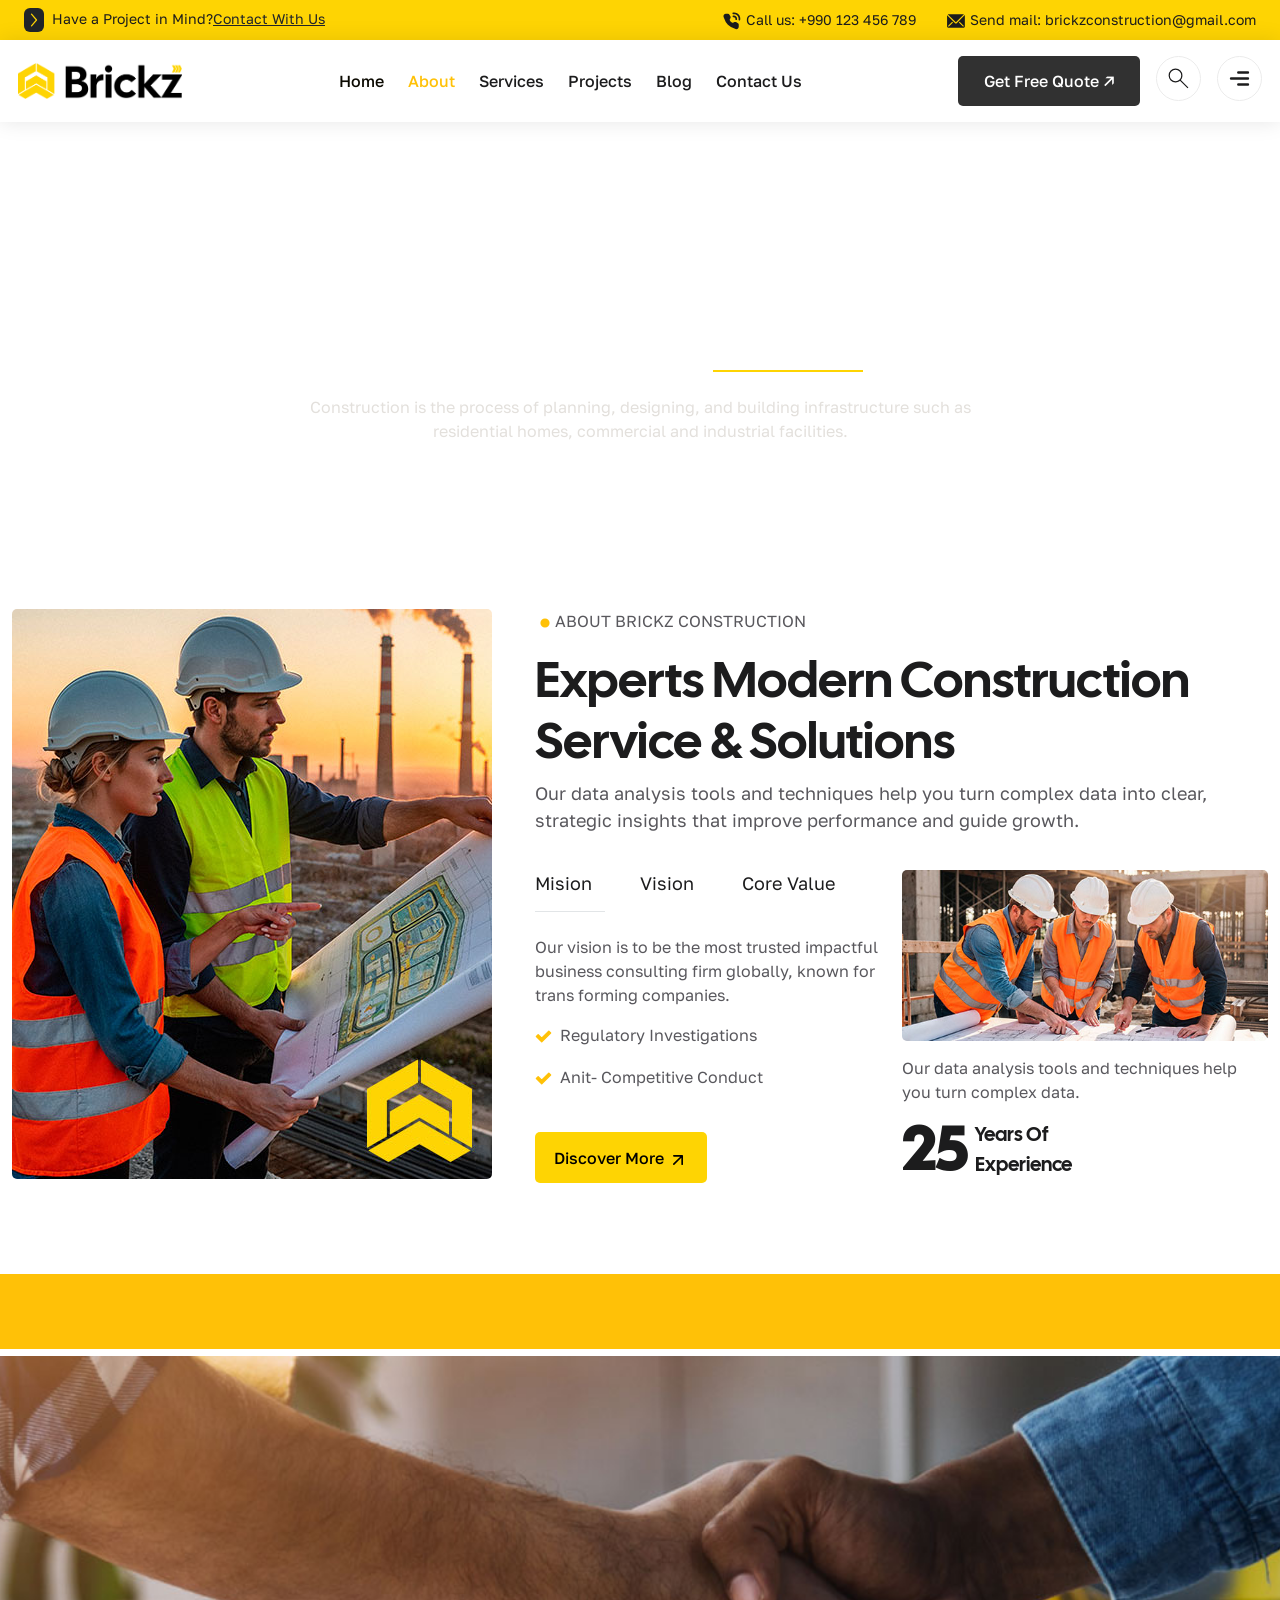
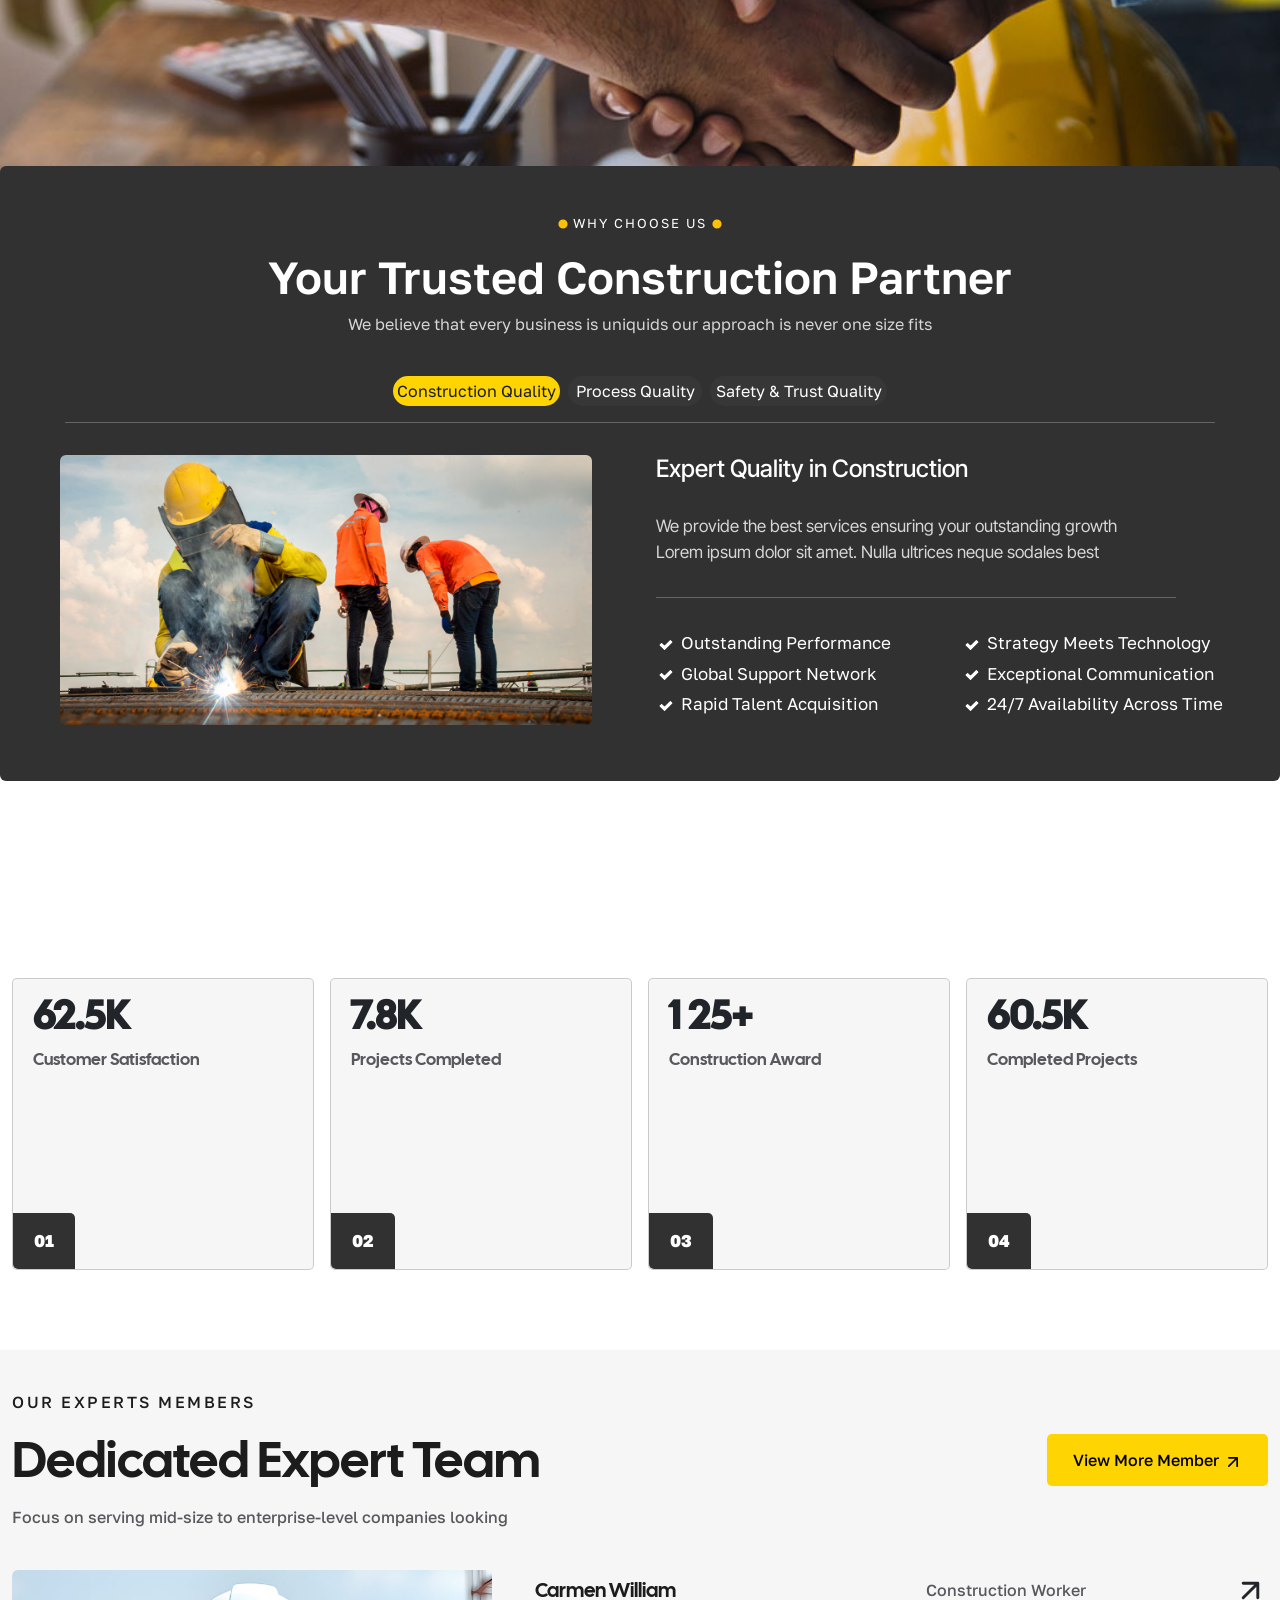
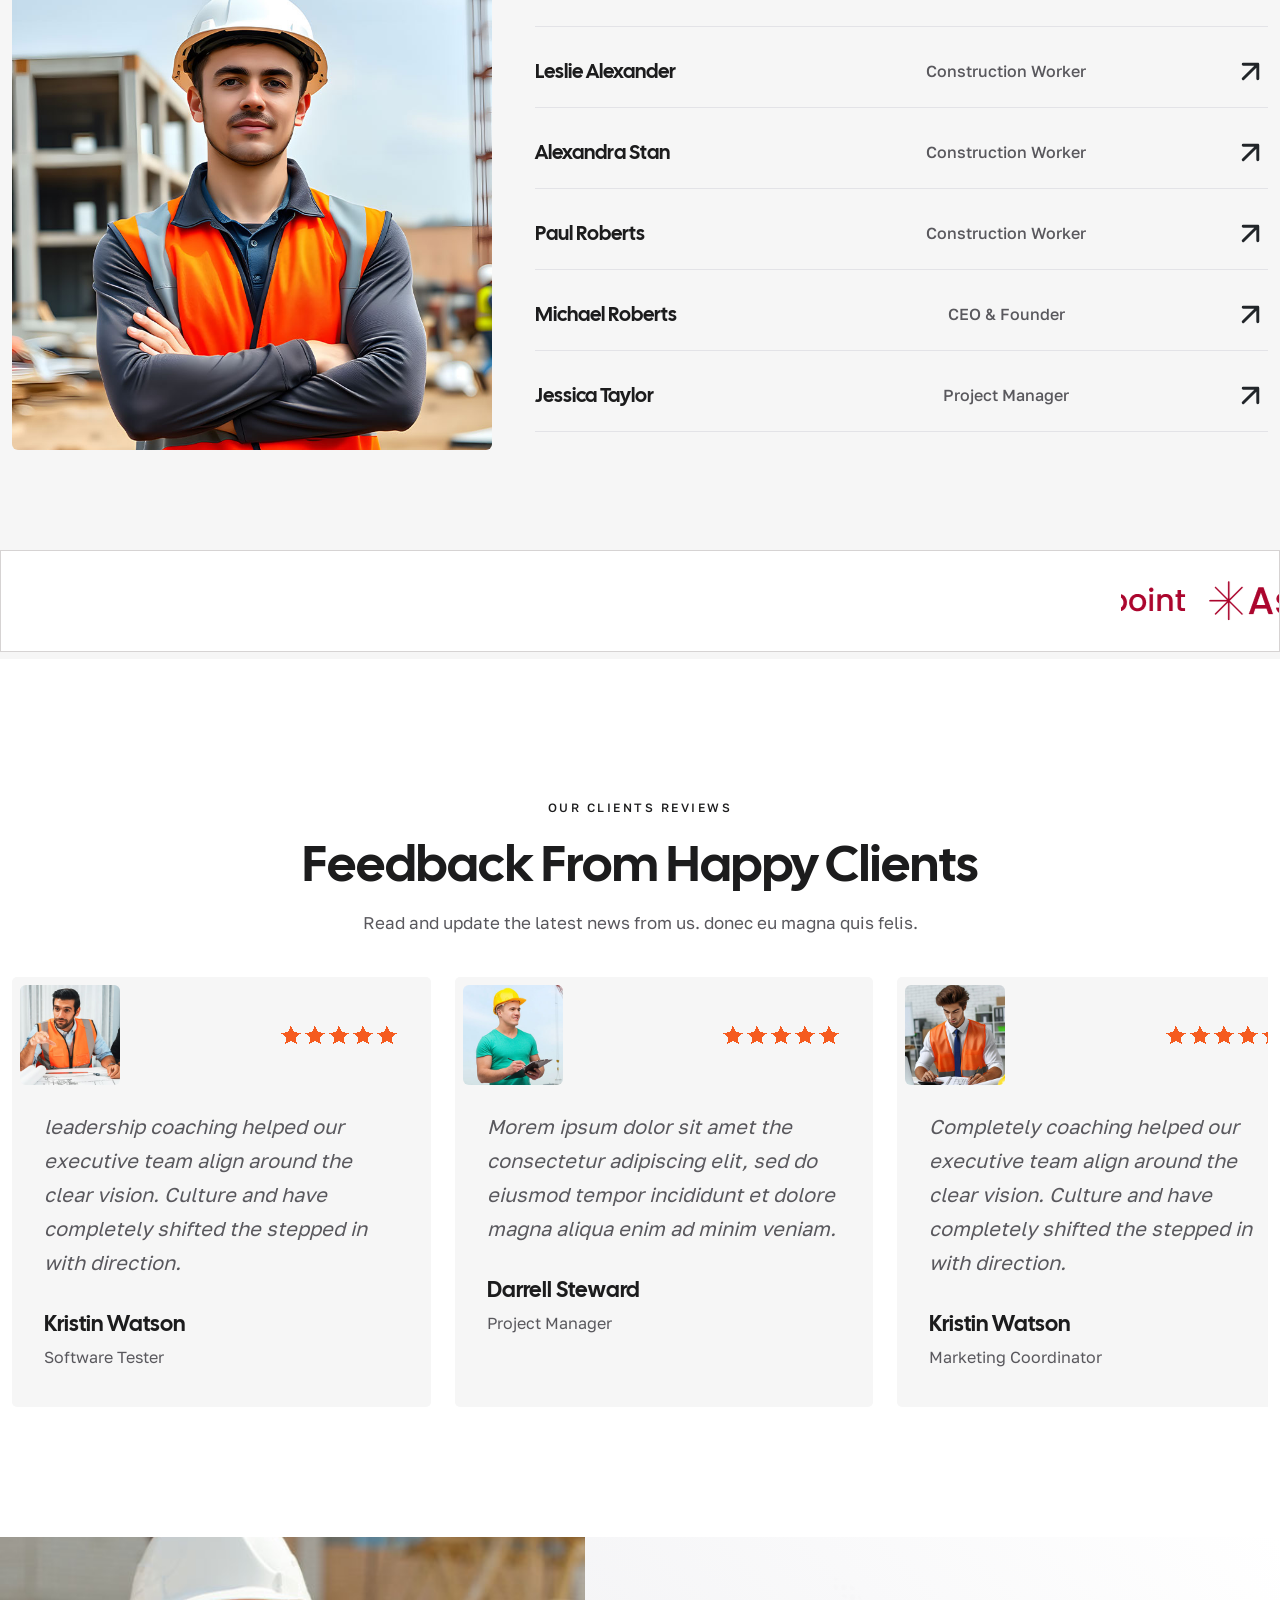
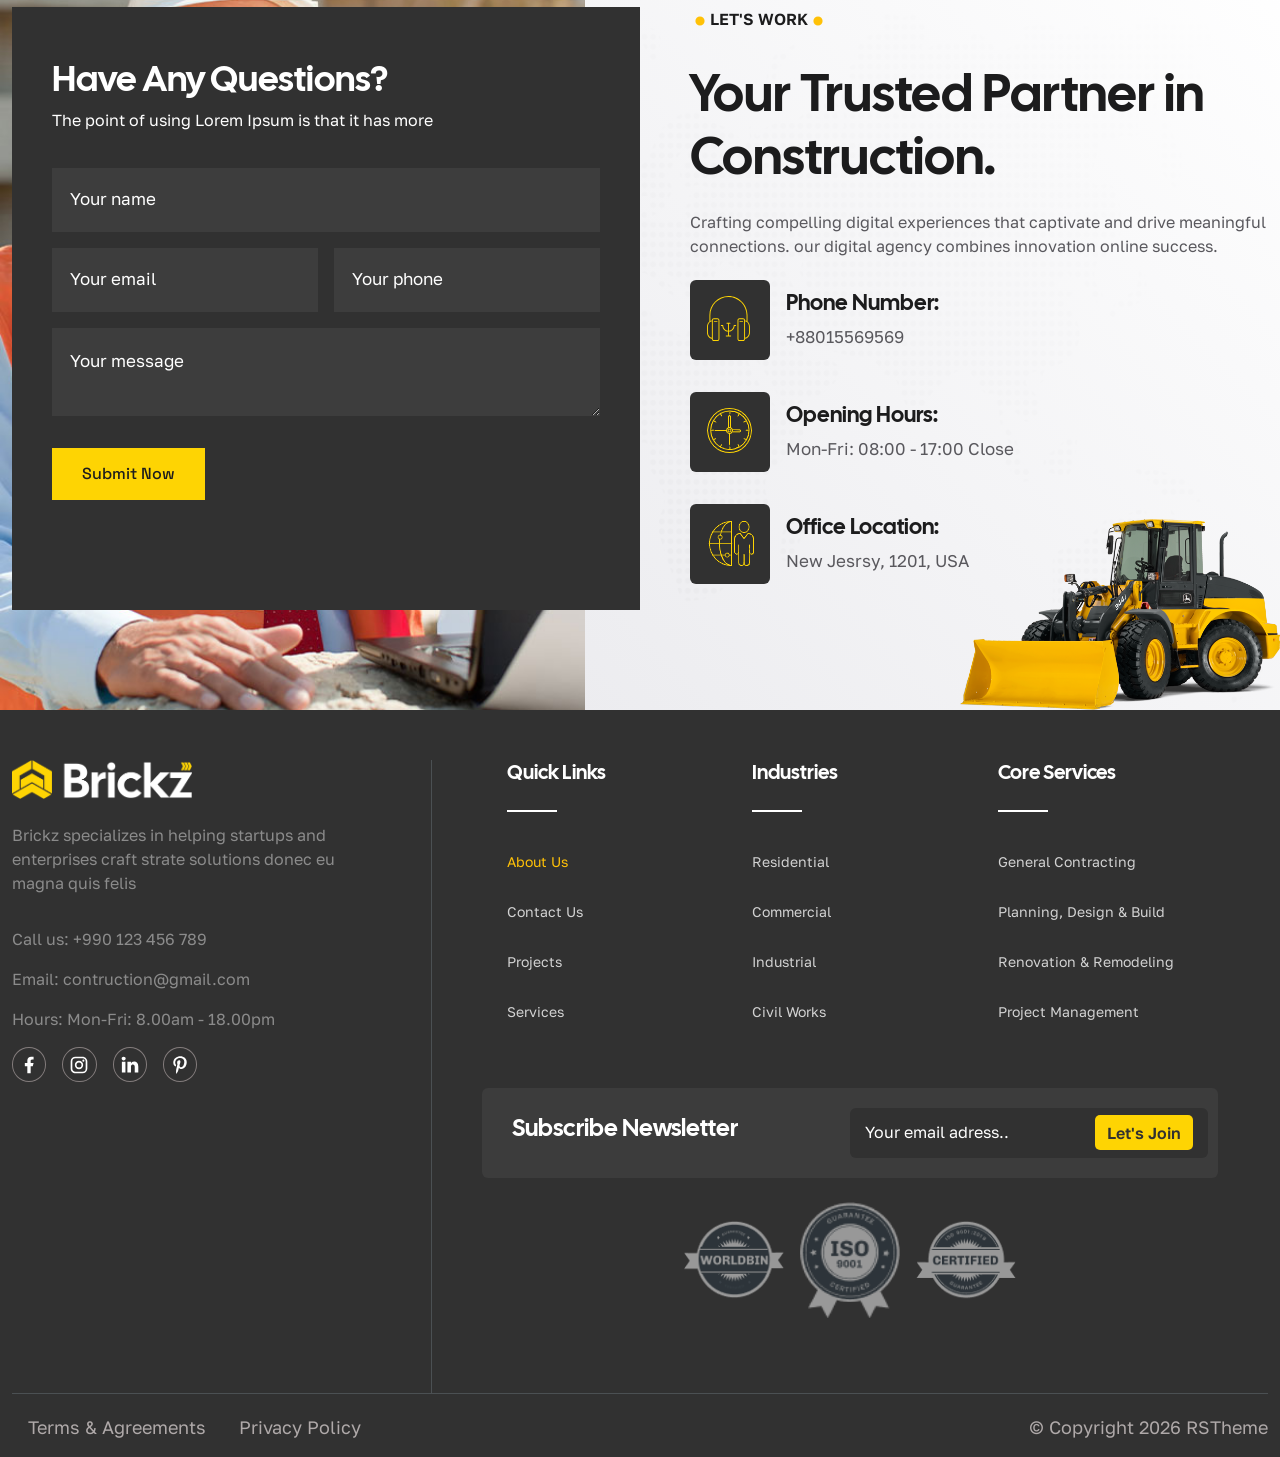
==== commit 3511af9a: "vertion004" ====
--- a/about.html
+++ b/about.html
@@ -81,7 +81,7 @@
                     <a class="text-decoration-none" href="./services.html">Services</a>
                     <a class="text-decoration-none" href="./Projects.html">Projects</a>
                     <a class="text-decoration-none" href="./blog.html">Blog</a>
-                    <a class="text-decoration-none" href="">Contact Us</a>
+                    <a class="text-decoration-none" href="./contact.html">Contact Us</a>
                 </nav>
                 <div class="d-flex gap-3 pe-3 overflow-hidden">
                     <button class="d-sm-none d-md-none d-lg-flex text-center border-0 justify-content-center
@@ -113,7 +113,7 @@
                                 <a class="text-decoration-none" href="./services.html">Services</a>
                                 <a class="text-decoration-none" href="./Projects.html">Projects</a>
                                 <a class="text-decoration-none" href="./blog.html">Blog</a>
-                                <a class="text-decoration-none" href="">Contact Us</a>
+                                <a class="text-decoration-none" href="./contact.html">Contact Us</a>
                             </div>
                         </div>
 
@@ -695,7 +695,7 @@
                         <h4>Quick Links</h4>
                         <h2 class="title"></h2>
                         <a class="text-decoration-none" href="./about.html">
-                            <p class="p1 pb-1 pt-4"><span>>></span> About Us</p>
+                            <p class="p1 pb-1 pt-4 text-warning"><span>>></span> About Us</p>
                         </a>
                         <a class="text-decoration-none" href="./contact.html">
                             <p class="p2 pb-1"><span>>></span> Contact Us</p>
--- a/about.css
+++ b/about.css
@@ -53,6 +53,9 @@
 }
 header {
   padding-top: 40px !important;
+  @media (max-width: 992px) {
+    padding-top: 80px !important;
+  }
   transition: all 0.4s ease-in-out;
   padding: 0;
   border-radius: 0;
@@ -102,11 +105,13 @@
         font-size: 16px;
         font-weight: 500;
         font-family: "Golos Text", sans-serif;
-        background-color: #fed403;
+        background-color: #313131;
+        color: #ffffff;
         border-radius: 5px;
         transition: 300ms;
         &:hover {
-          color: #ffffff;
+          color: #313131;
+          background-color: #fed403;
           transform: scale(1.05);
         }
         @media (max-width: 1024px) {
